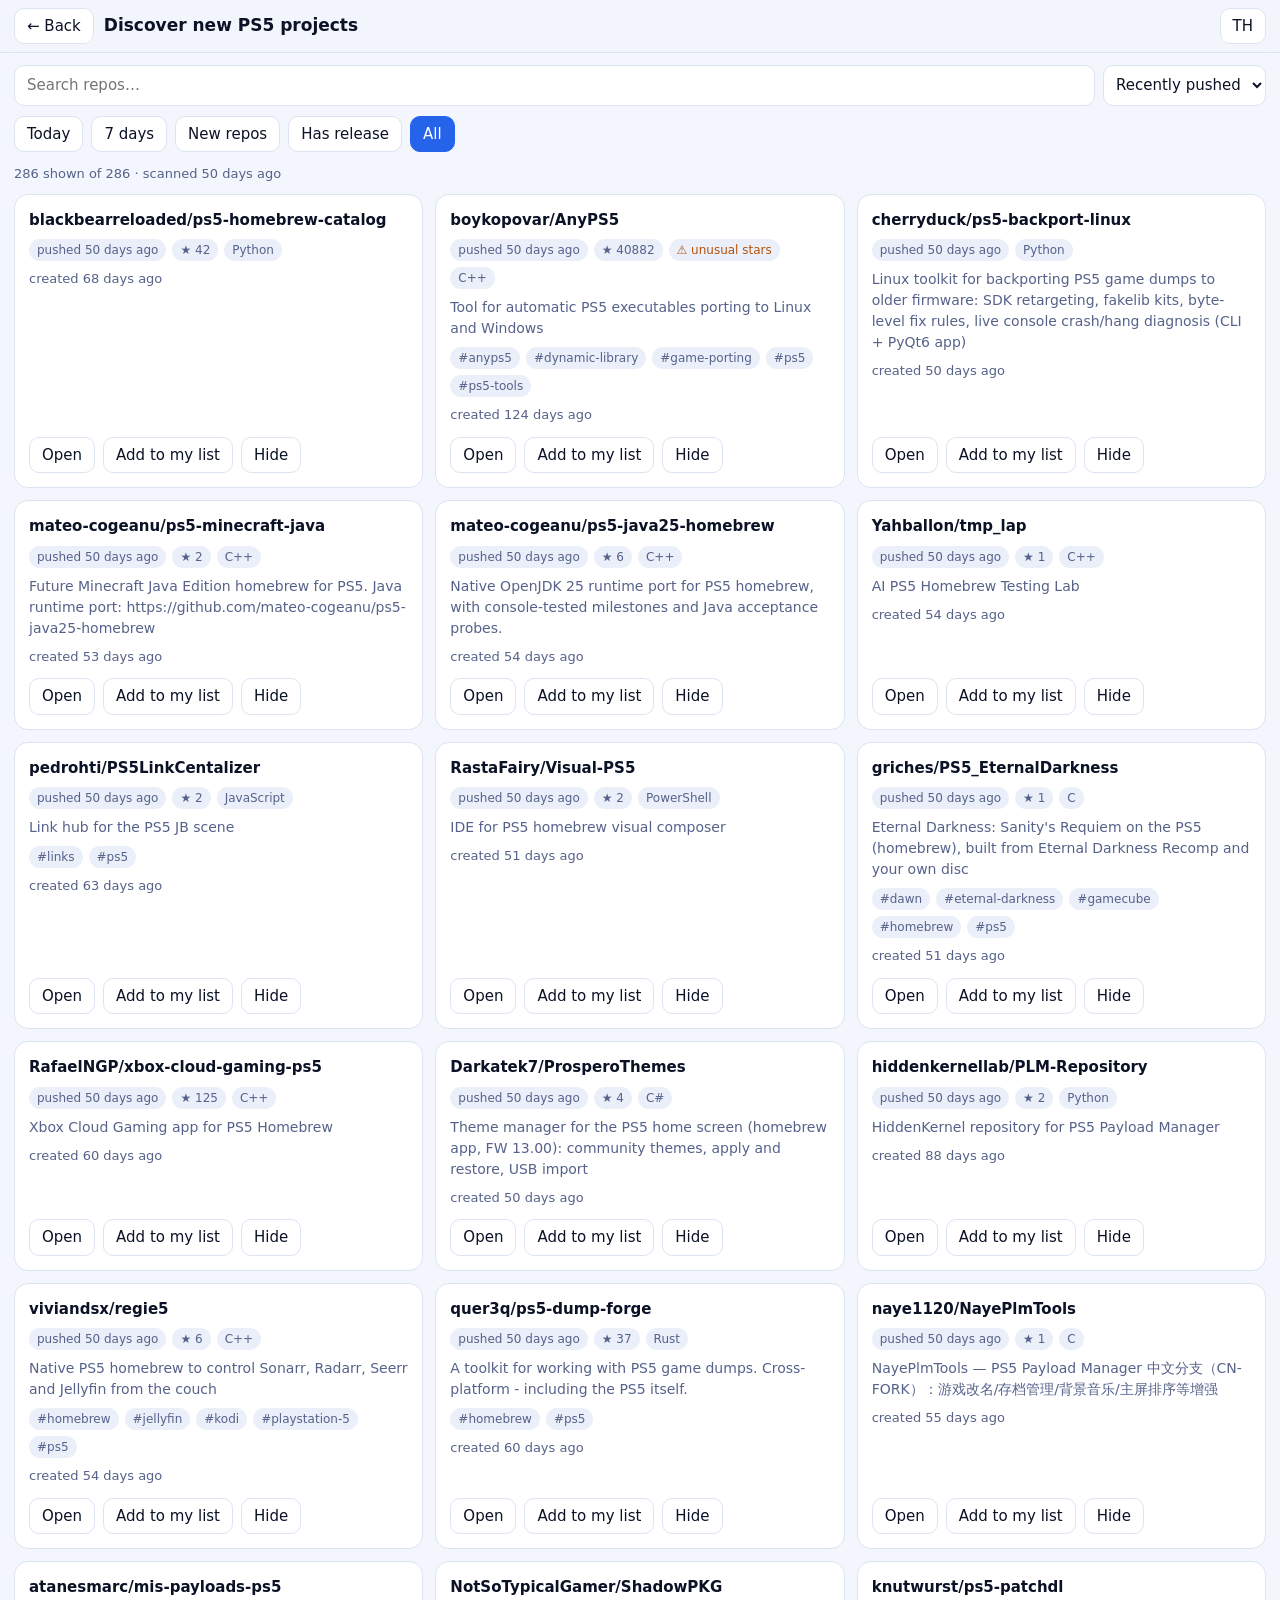
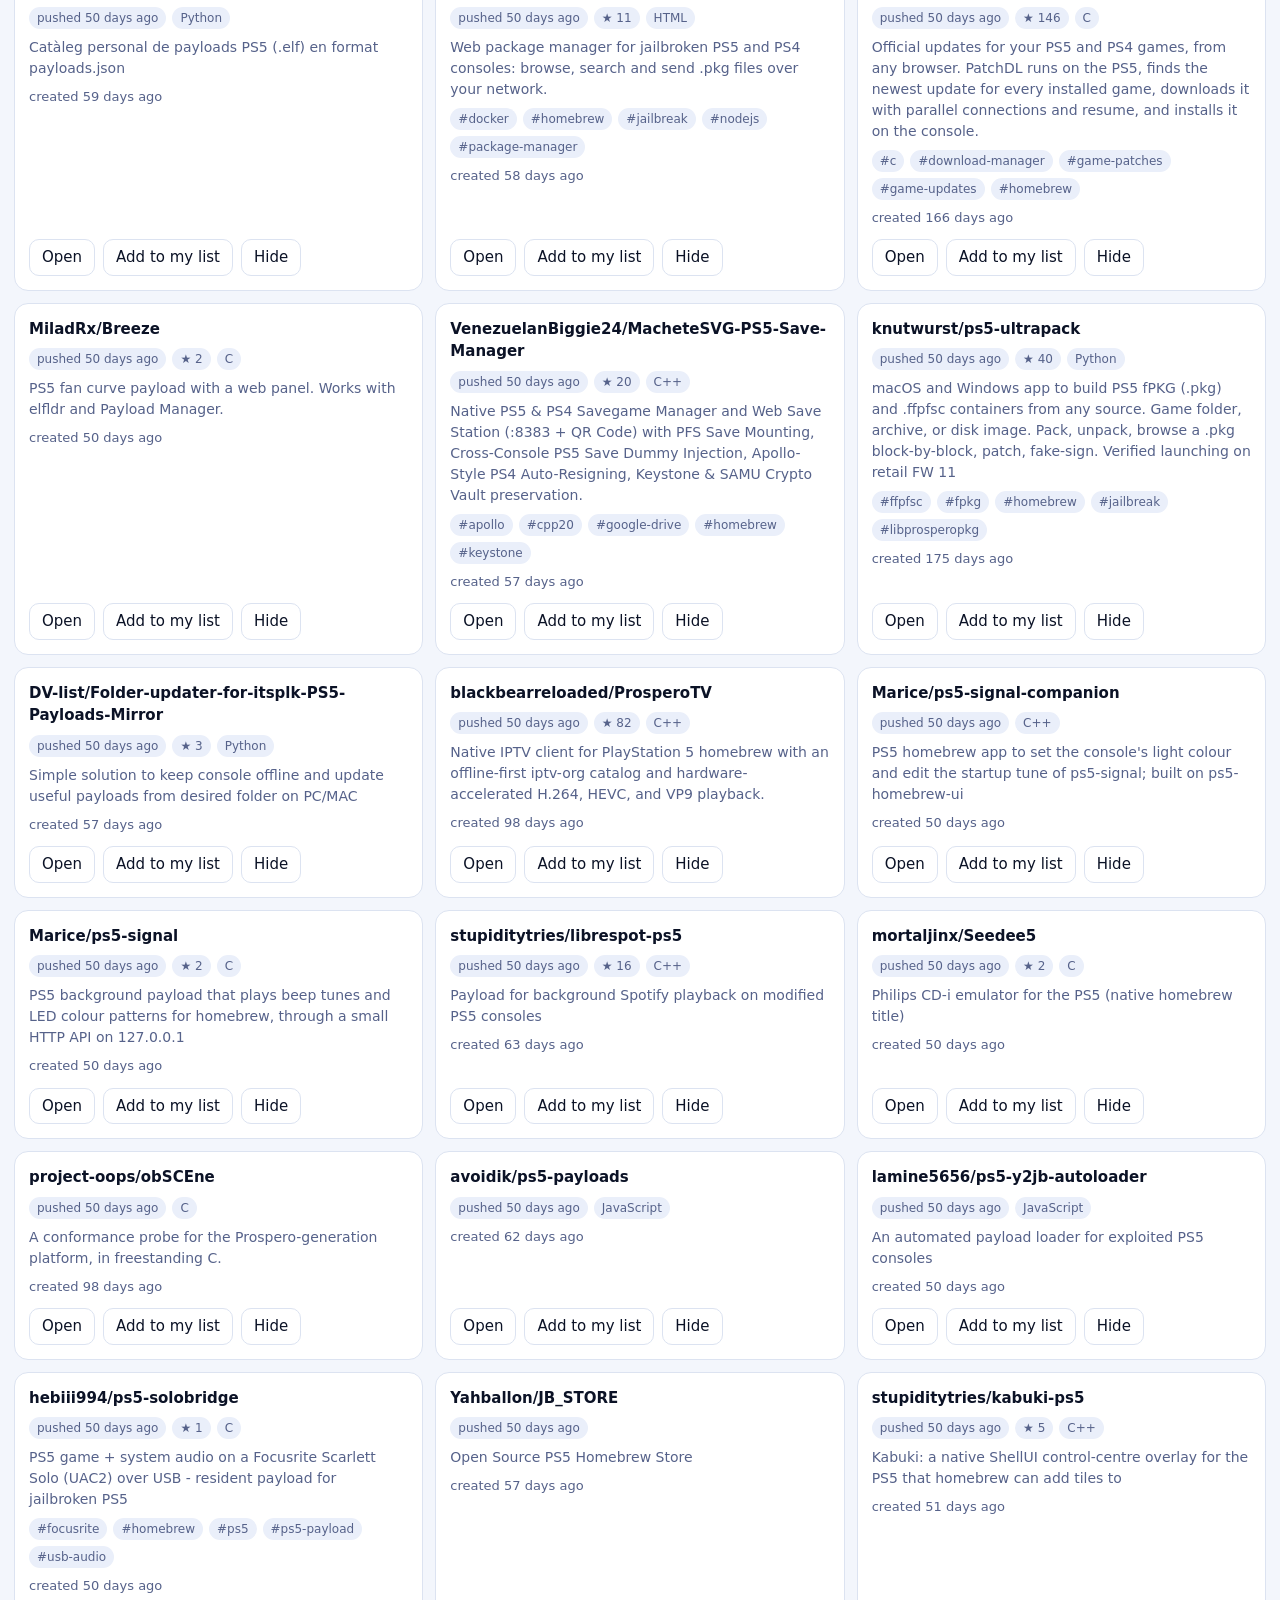
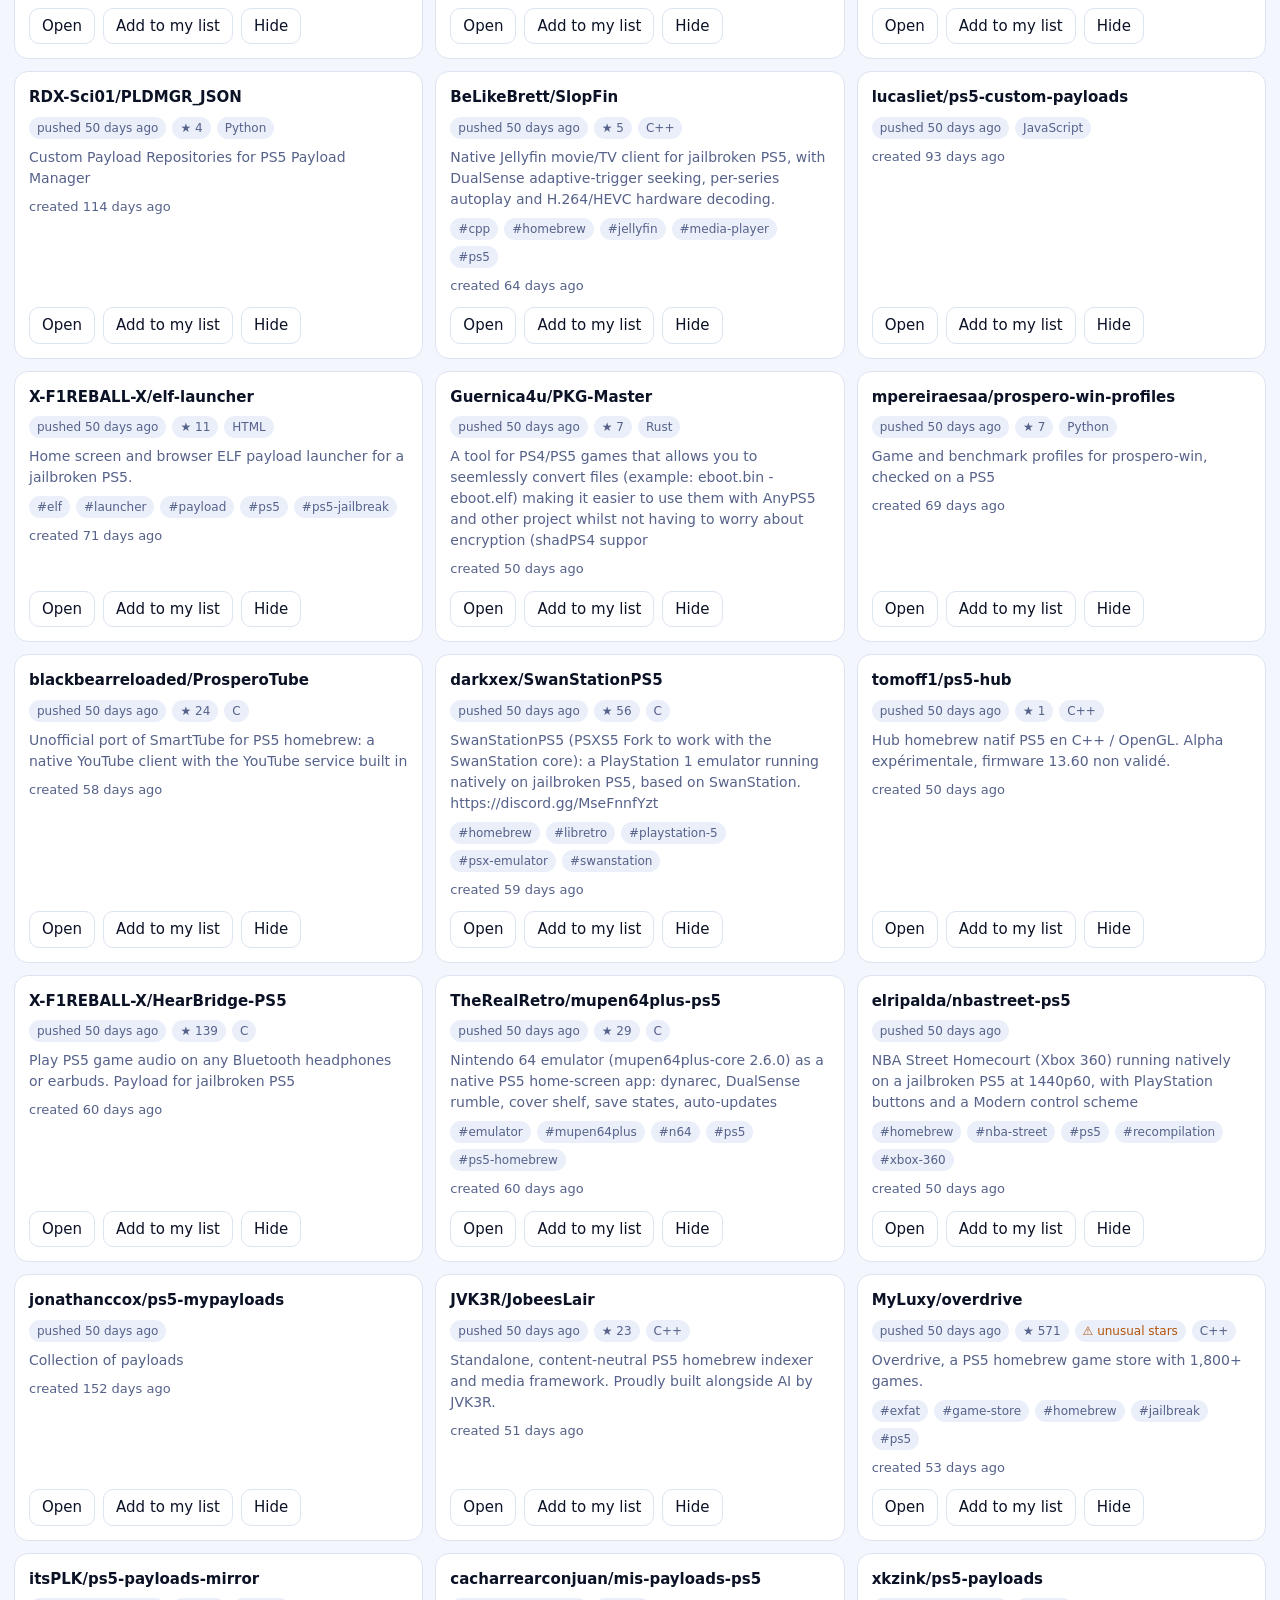
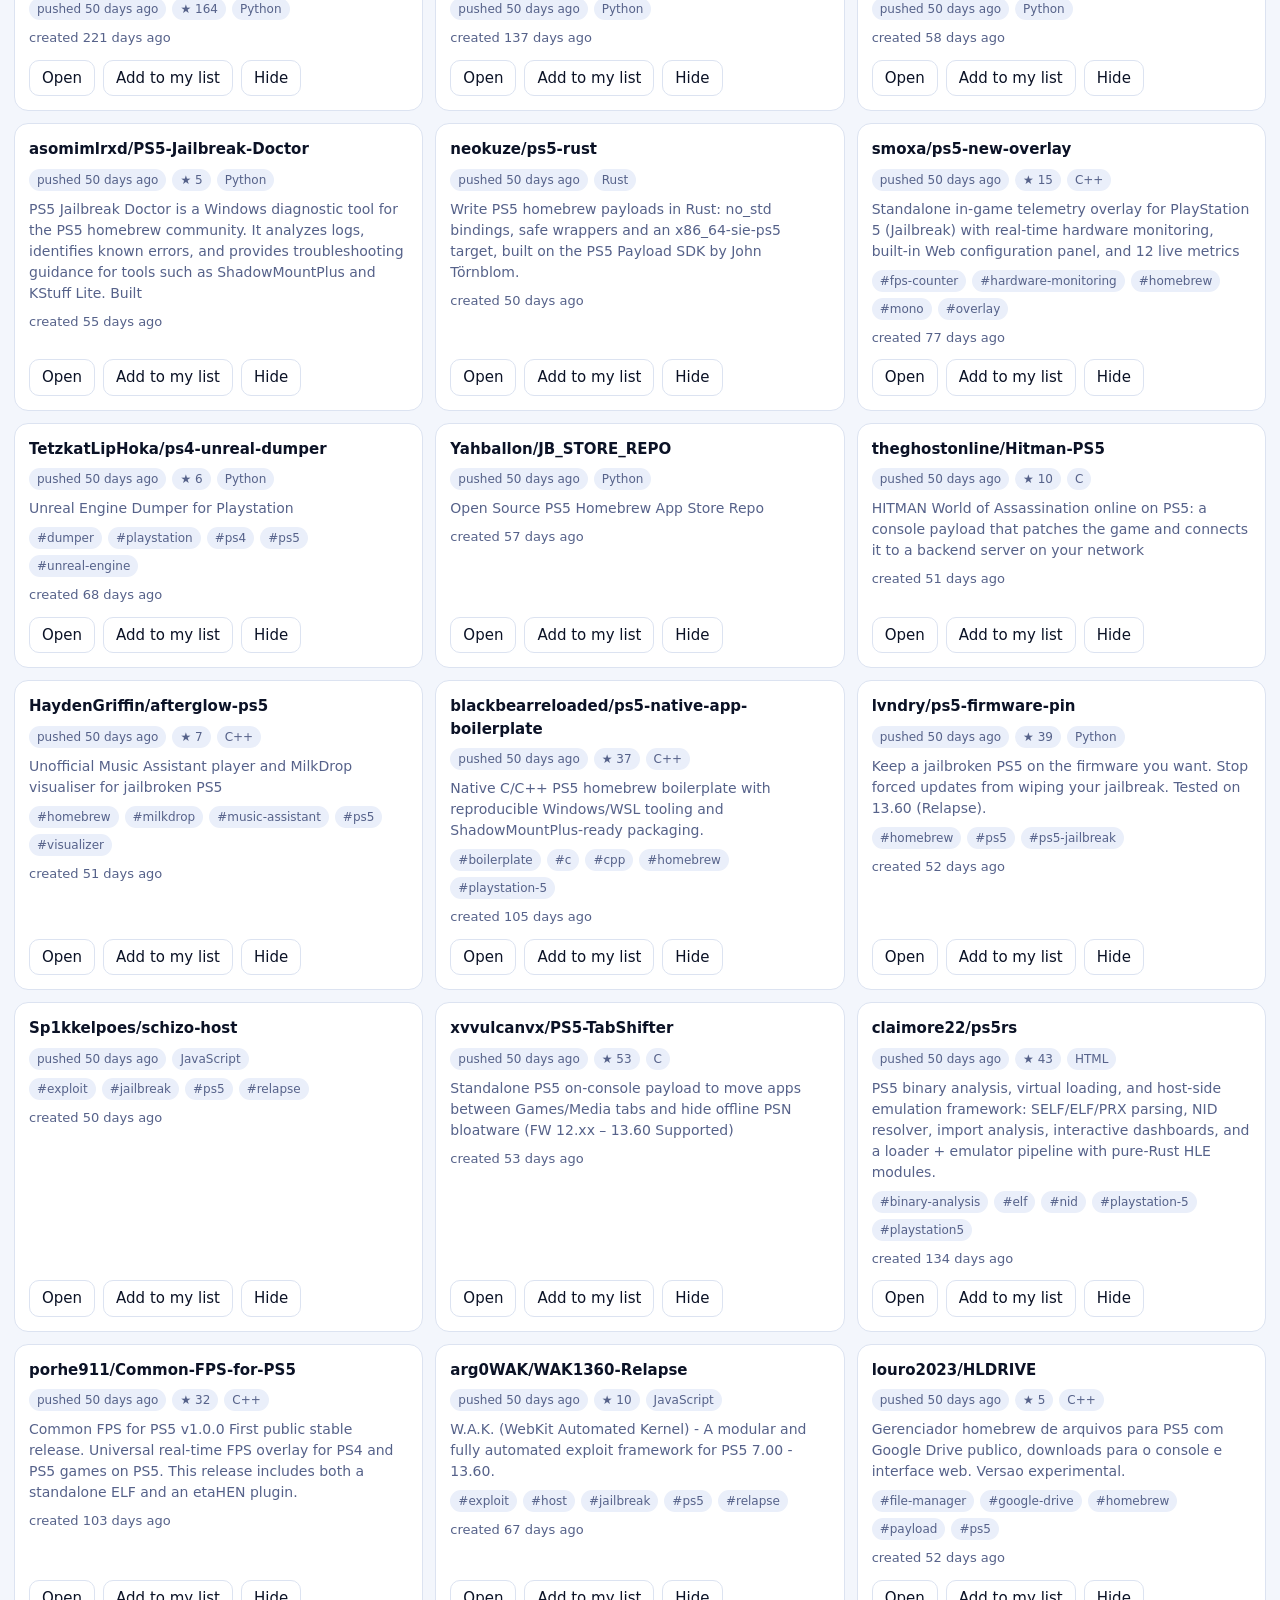
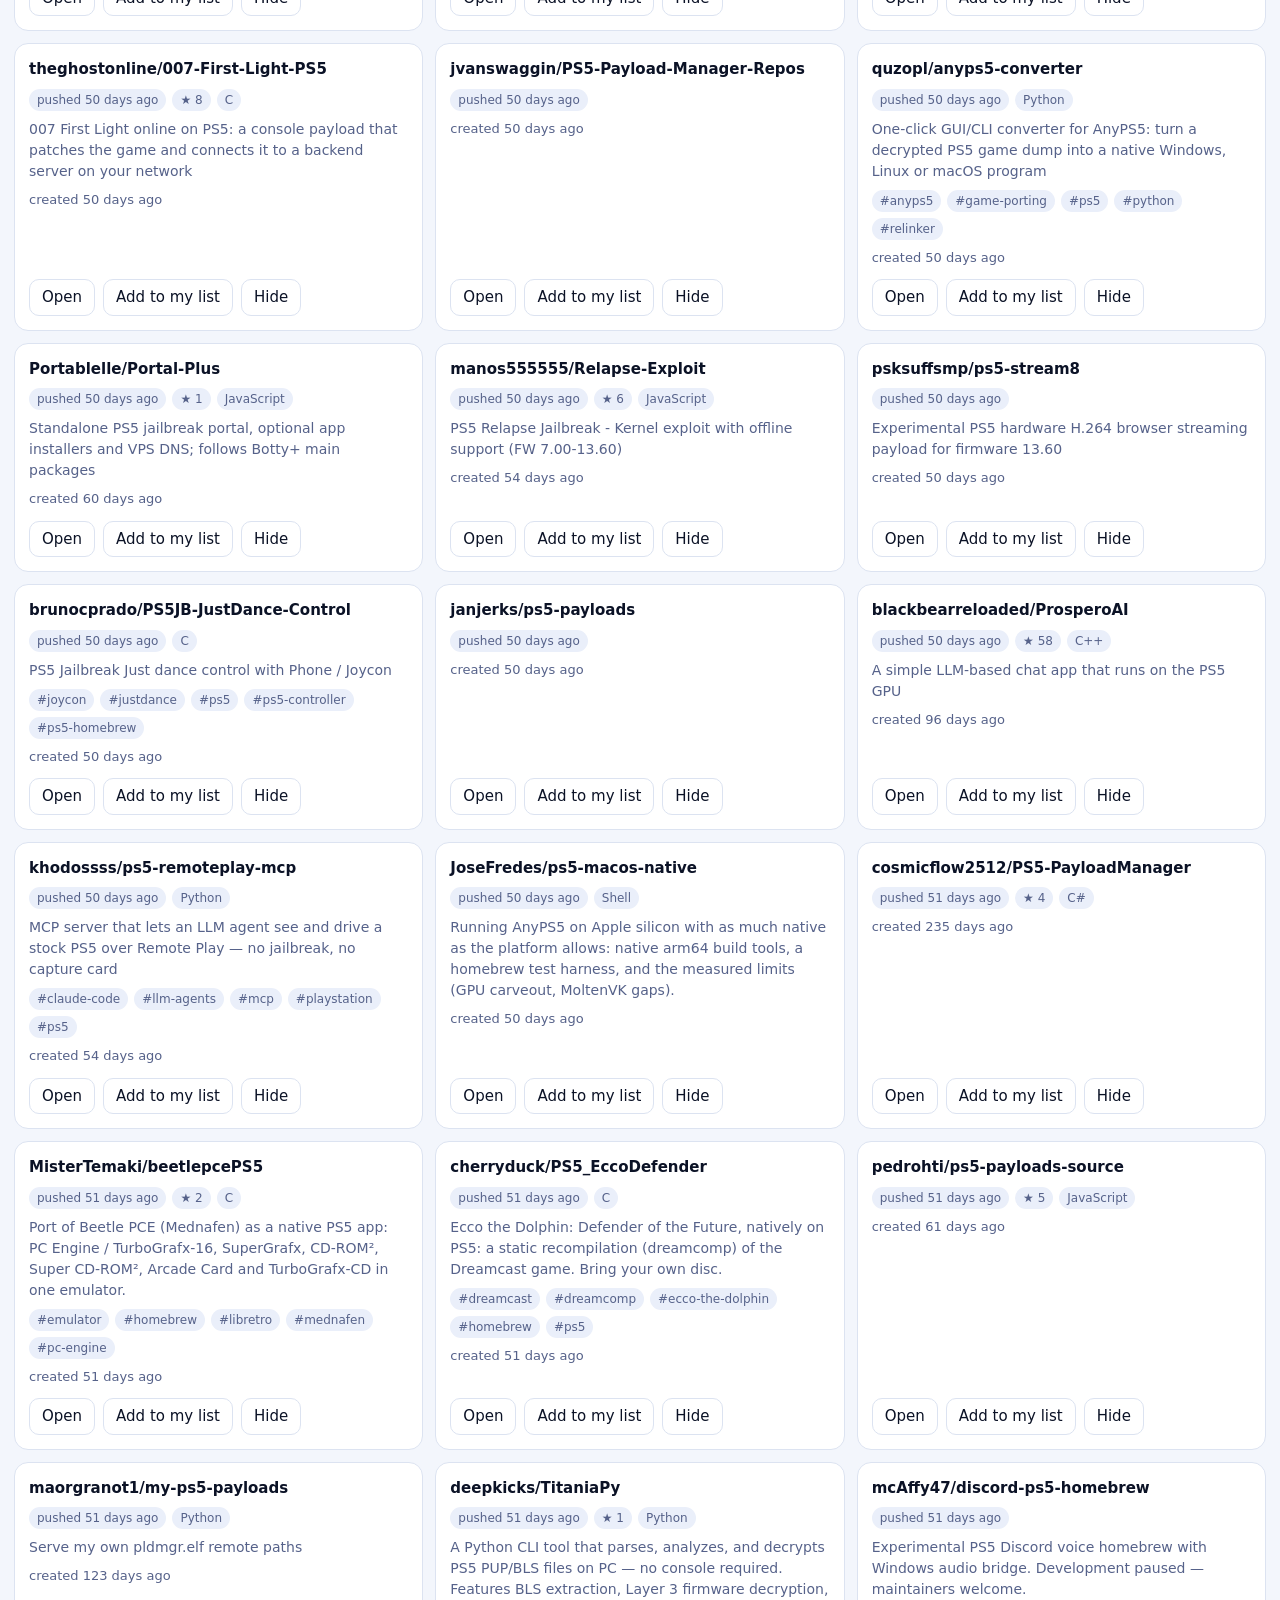
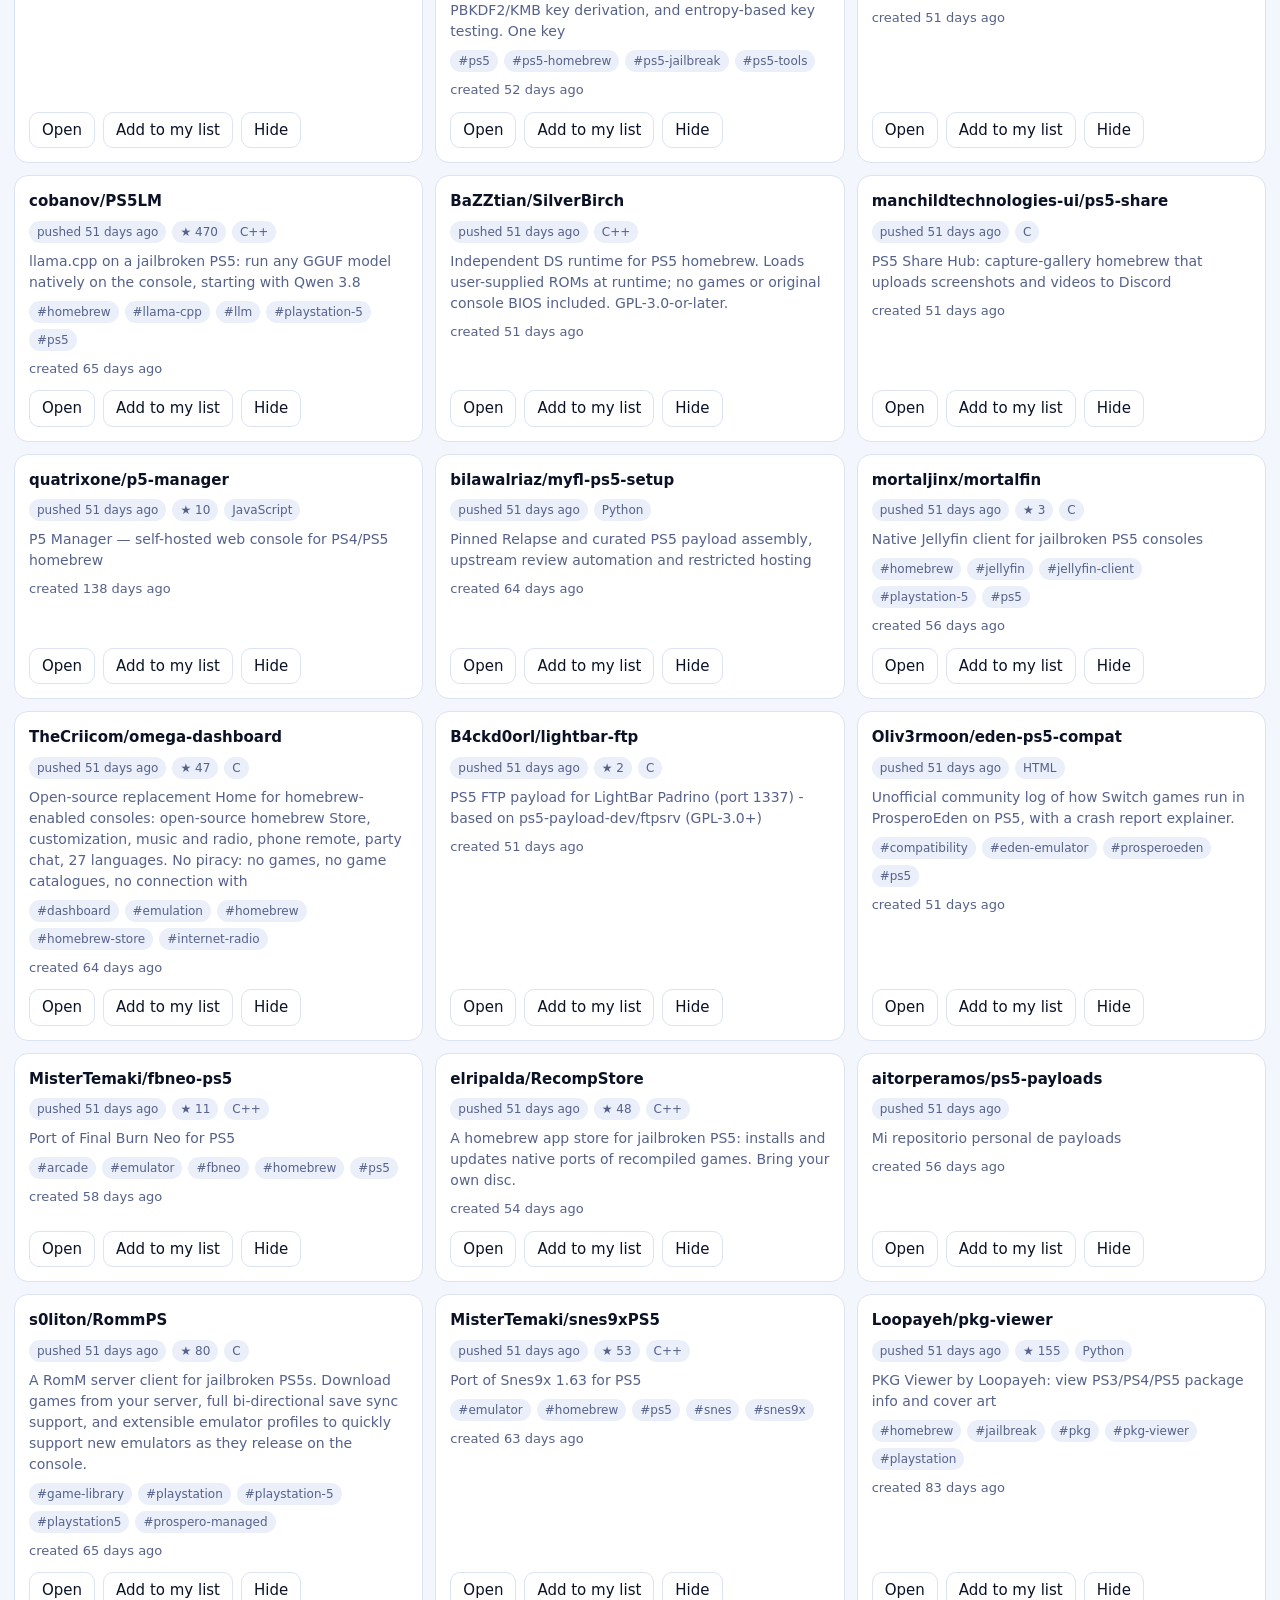
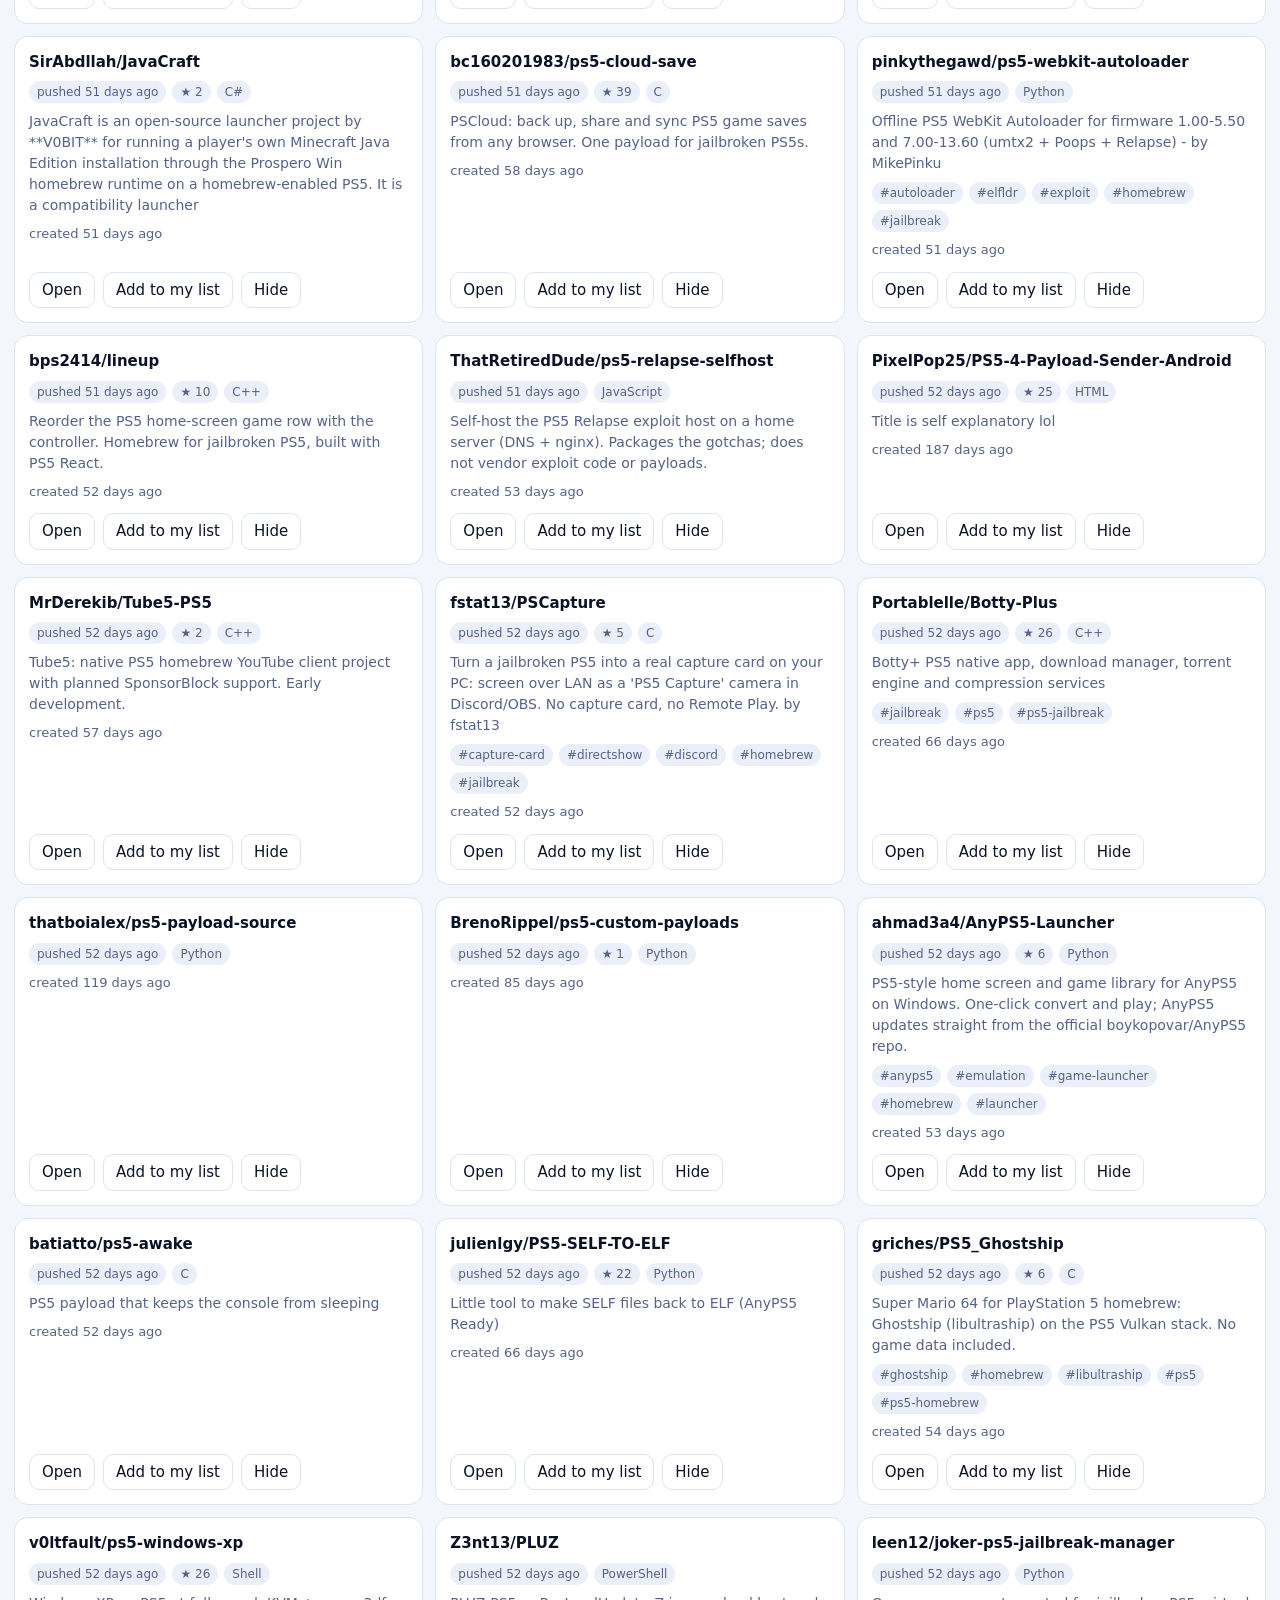
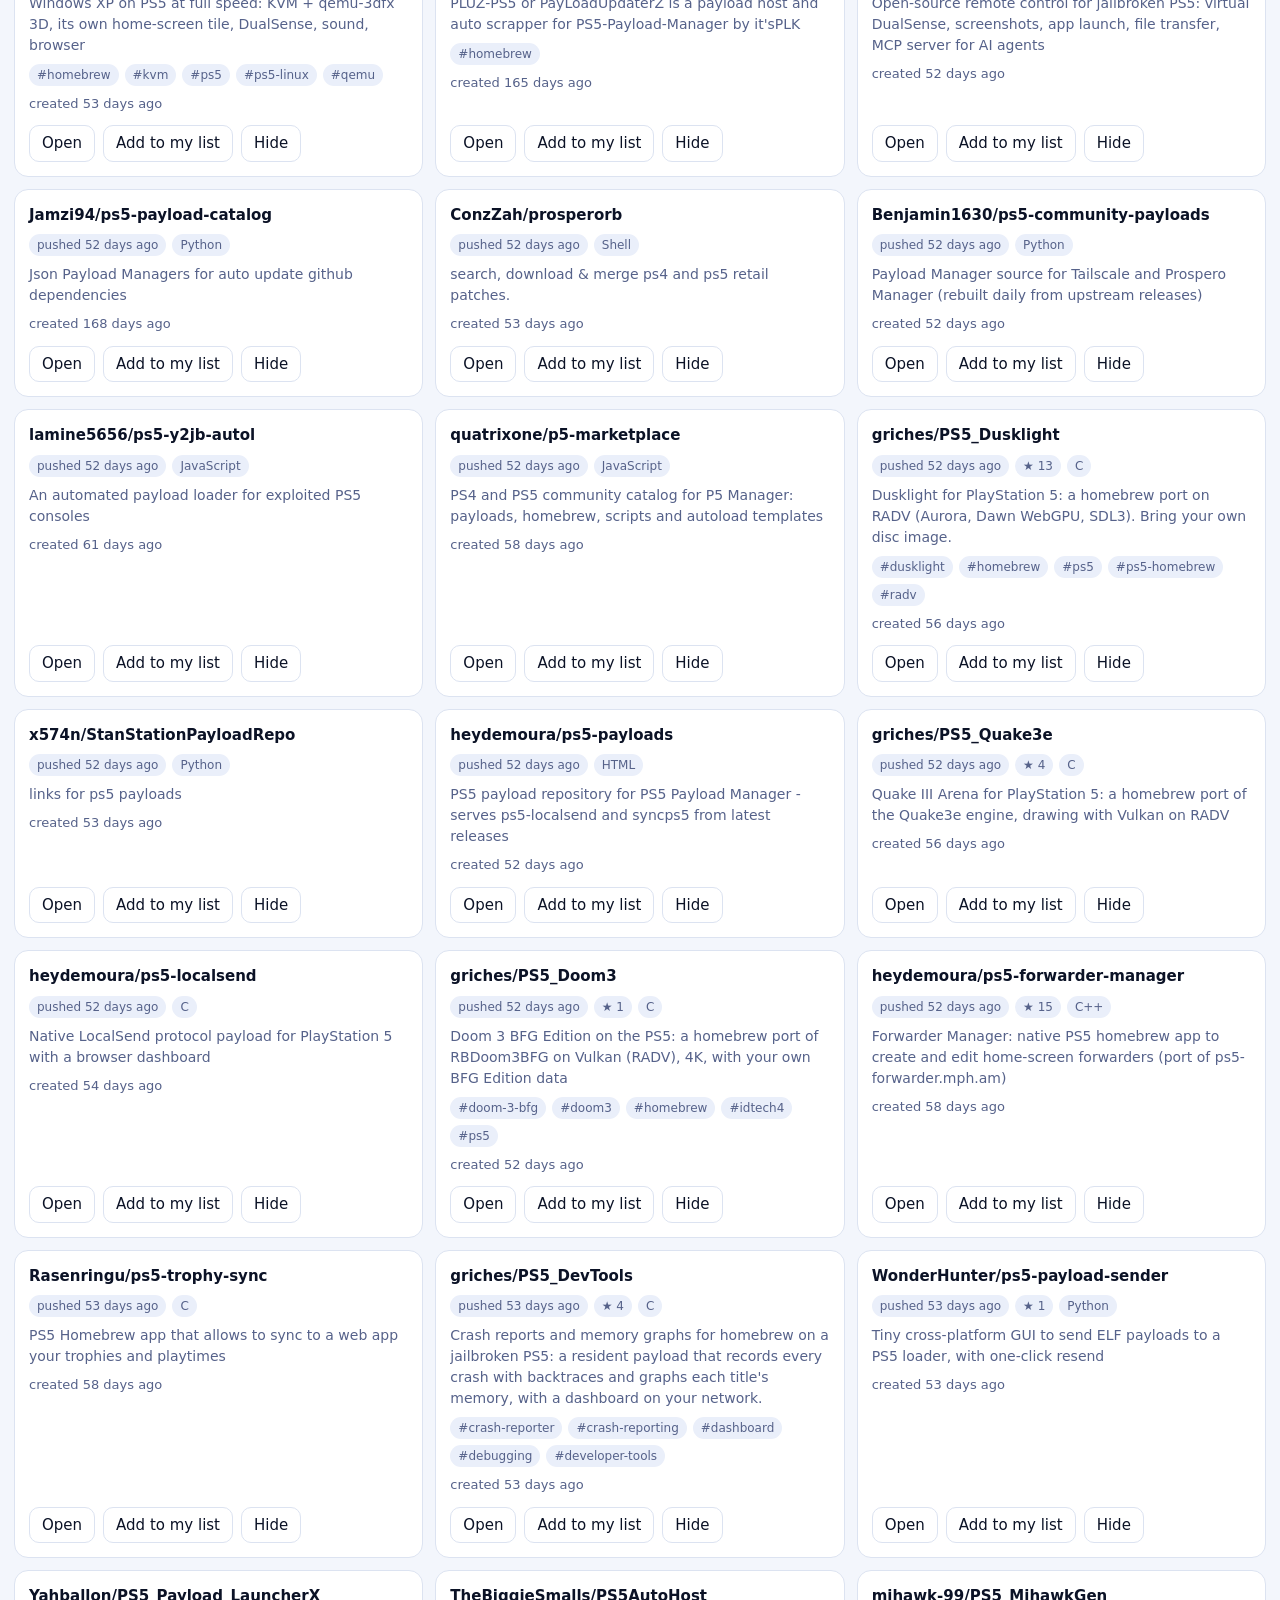
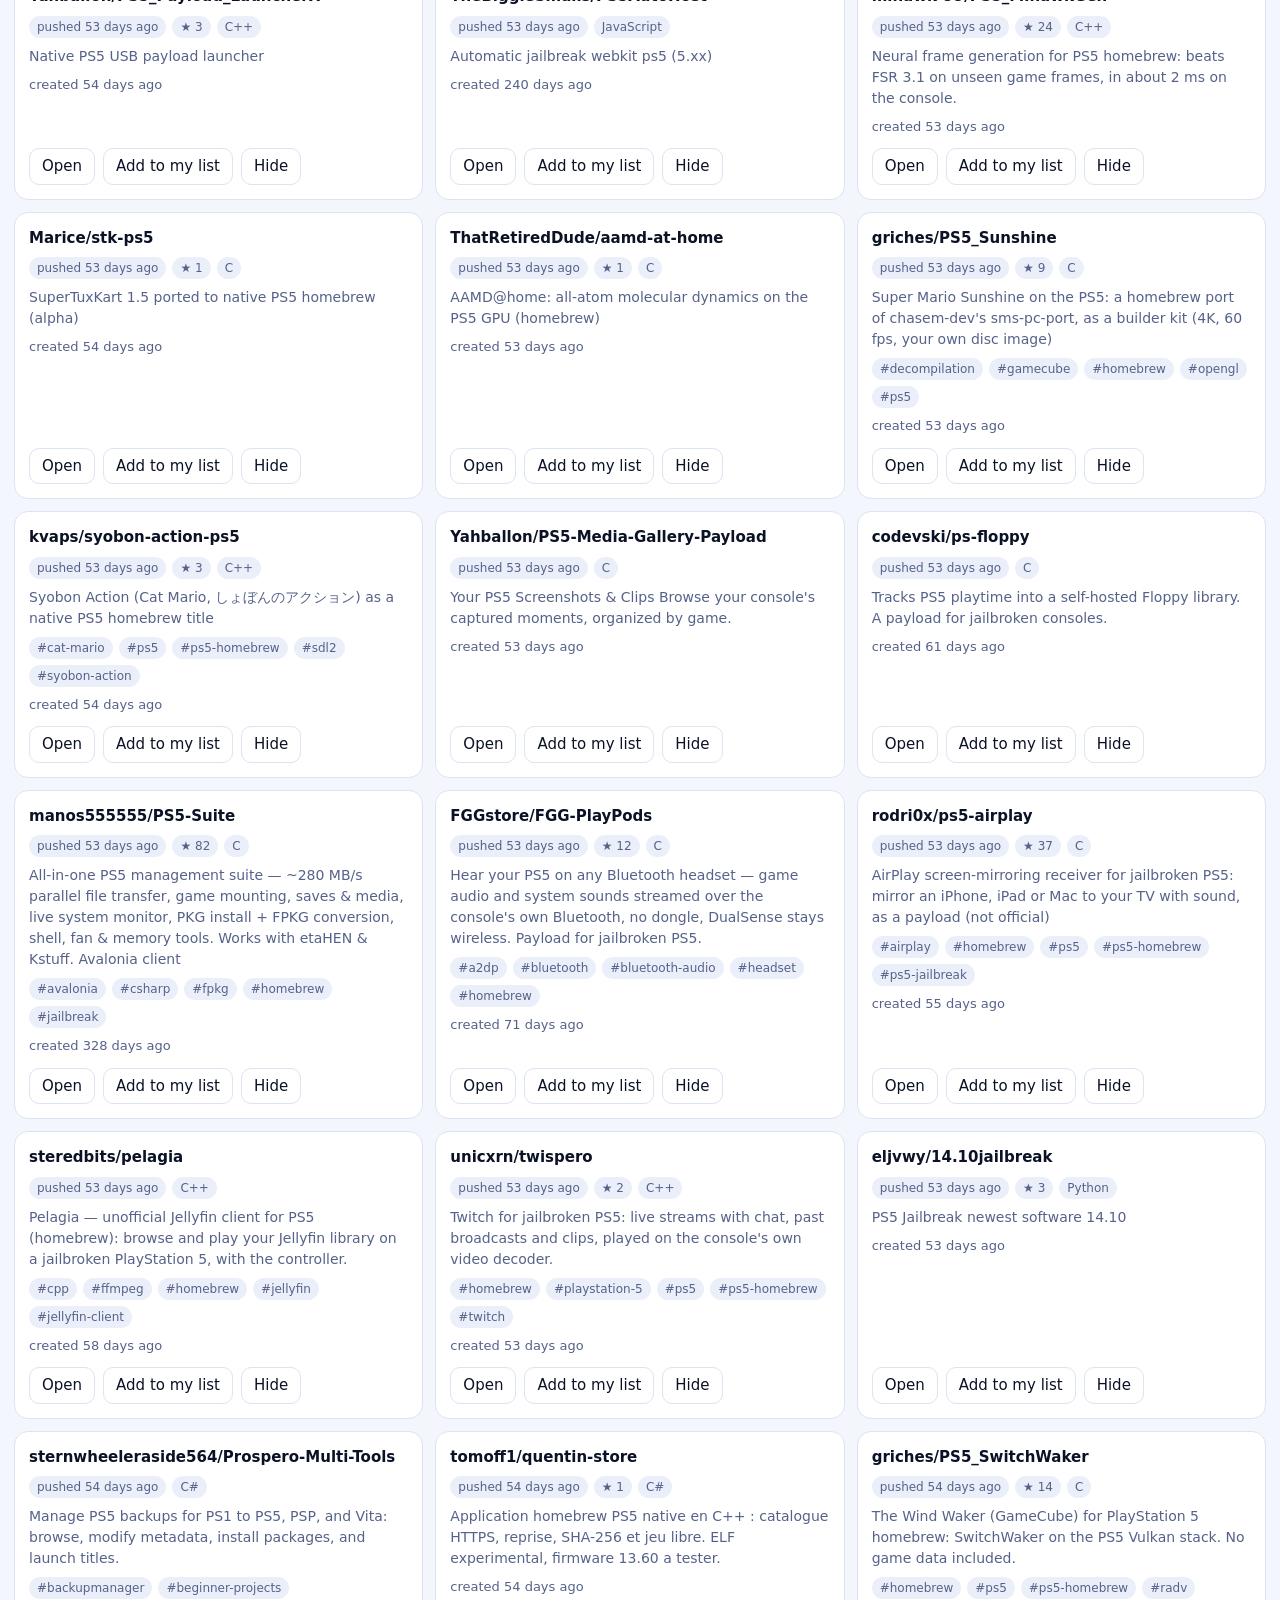
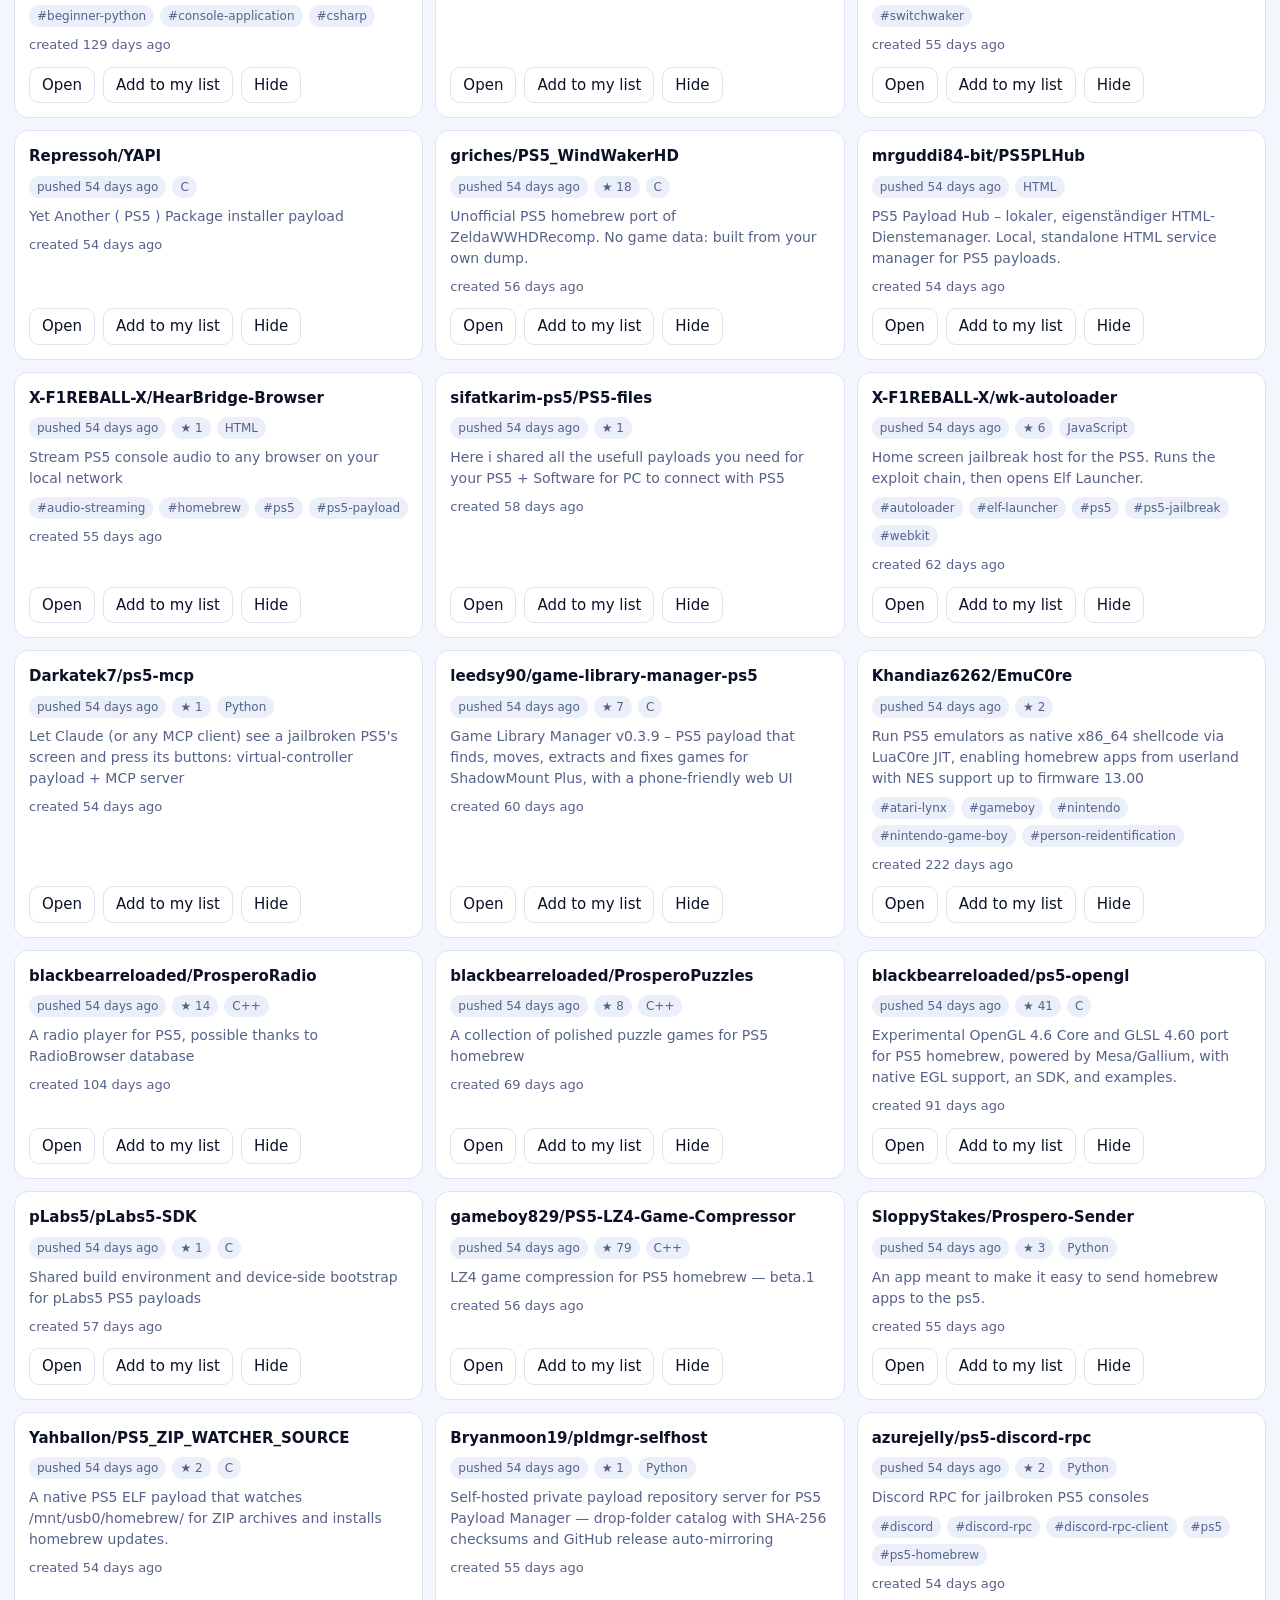
==== discover.html @ 7831548c "Add files via upload" ====
<!doctype html>
<html lang="en">
<head>
<meta charset="utf-8">
<meta name="viewport" content="width=device-width, initial-scale=1, viewport-fit=cover">
<title>PS5 Links · Discover</title>
<link rel="stylesheet" href="style.css">
<style>
  .d-top { position:sticky; top:0; z-index:5; background:var(--bar); backdrop-filter:blur(10px); border-bottom:1px solid var(--line); padding-top:env(safe-area-inset-top); }
  .d-top .wrap { display:flex; align-items:center; gap:10px; height:52px; }
  .d-top h1 { font-size:17px; margin:0; flex:1; white-space:nowrap; overflow:hidden; text-overflow:ellipsis; }
  .d-btn { border:1px solid var(--line); background:var(--card); border-radius:10px; padding:6px 12px; cursor:pointer; min-height:36px; display:inline-flex; align-items:center; gap:6px; }
  .d-btn:hover { border-color:var(--accent); }
  .d-btn.on { background:var(--accent); border-color:var(--accent); color:#fff; }
  .d-tools { display:flex; flex-wrap:wrap; gap:8px; padding:12px 0 4px; }
  .d-tools input[type=search] { flex:1 1 220px; min-width:0; border:1px solid var(--line); background:var(--card); border-radius:10px; padding:8px 12px; }
  .d-tools select { border:1px solid var(--line); background:var(--card); border-radius:10px; padding:8px; }
  .d-chips { display:flex; flex-wrap:wrap; gap:8px; padding:6px 0 10px; }
  .d-meta { color:var(--muted); font-size:13px; padding:2px 0 10px; }
  .d-grid { display:grid; gap:12px; grid-template-columns:repeat(auto-fill, minmax(min(100%, 340px), 1fr)); padding-bottom:calc(30px + env(safe-area-inset-bottom)); }
  .d-card { background:var(--card); border:1px solid var(--line); border-radius:14px; padding:14px; display:flex; flex-direction:column; gap:8px; min-width:0; }
  .d-card h2 { font-size:15px; margin:0; overflow-wrap:anywhere; }
  .d-card h2 a:hover { color:var(--accent); }
  .d-desc { color:var(--muted); font-size:14px; margin:0; overflow-wrap:anywhere; }
  .d-row { display:flex; flex-wrap:wrap; gap:6px; align-items:center; }
  .d-tag { font-size:12px; padding:2px 8px; border-radius:99px; background:var(--raised); color:var(--muted); }
  .d-new { background:var(--stable); color:#04130d; font-weight:700; }
  .d-rel { background:color-mix(in srgb, var(--accent) 18%, transparent); color:var(--accent); }
  .d-acts { display:flex; flex-wrap:wrap; gap:8px; margin-top:auto; padding-top:4px; }
  .d-empty { color:var(--muted); text-align:center; padding:40px 10px; }
</style>
</head>
<body>
<header class="d-top"><div class="wrap">
  <a class="d-btn" href="./" id="back">←</a>
  <h1 id="title"></h1>
  <button class="d-btn" id="lang" type="button"></button>
</div></header>
<main class="wrap">
  <div class="d-tools">
    <input id="q" type="search" autocomplete="off">
    <select id="sort"></select>
  </div>
  <div class="d-chips" id="chips"></div>
  <div class="d-meta" id="meta"></div>
  <div class="d-grid" id="grid"></div>
  <div class="d-empty" id="empty" hidden></div>
</main>
<script>
"use strict";
const SITE_DEFAULT = { owner: "zazha093", repo: "PS5LinkCentalizer" };
const T = {
  en: { title: "Discover new PS5 projects", search: "Search repos…", back: "Back",
    day: "Today", week: "7 days", fresh: "New repos", rel: "Has release", all: "All",
    sRecent: "Recently pushed", sStars: "Most stars", sNew: "Newest repos",
    meta: "{n} shown of {t} · scanned {w}", noData: "No data yet. Run the “Discover new PS5 projects” workflow once (Actions tab) and refresh.",
    none: "Nothing matches this filter.", loadFail: "Could not load discover.json.",
    newB: "NEW", warn: "⚠ unusual stars", open: "Open", add: "Add to my list", hide: "Hide", pushed: "pushed", created: "created", release: "release", unhide: "Show hidden ({n})" },
  th: { title: "ค้นหาโปรเจค PS5 ใหม่ๆ", search: "ค้นหา repo…", back: "กลับ",
    day: "วันนี้", week: "7 วัน", fresh: "repo ใหม่", rel: "มี release", all: "ทั้งหมด",
    sRecent: "อัปเดตล่าสุด", sStars: "ดาวเยอะสุด", sNew: "repo ใหม่สุด",
    meta: "แสดง {n} จาก {t} · สแกนเมื่อ {w}", noData: "ยังไม่มีข้อมูล ให้ไปรัน workflow “Discover new PS5 projects” 1 ครั้ง (แท็บ Actions) แล้วรีเฟรช",
    none: "ไม่มีรายการที่ตรงกับตัวกรองนี้", loadFail: "โหลด discover.json ไม่ได้",
    newB: "ใหม่", warn: "⚠ ดาวผิดปกติ", open: "เปิด", add: "เพิ่มเข้ารายการ", hide: "ซ่อน", pushed: "อัปเดต", created: "สร้างเมื่อ", release: "release", unhide: "แสดงที่ซ่อน ({n})" },
};
const ls = k => { try { const v = localStorage.getItem("ps5l." + k); return v == null ? null : JSON.parse(v); } catch { return null; } };
const lsSet = (k, v) => { try { localStorage.setItem("ps5l." + k, JSON.stringify(v)); } catch {} };

let lang = ["th", "en"].includes(ls("lang")) ? ls("lang") : (navigator.language || "").toLowerCase().startsWith("th") ? "th" : "en";
const th = ls("theme"); if (th === "light" || th === "dark") document.documentElement.dataset.theme = th;
const t = k => T[lang][k];

let data = null, filter = "day", sort = "recent", query = "", showHidden = false;
let hidden = new Set(Array.isArray(ls("discHidden")) ? ls("discHidden") : []);
const $ = id => document.getElementById(id);
const DAY = 864e5;
const age = iso => Date.now() - Date.parse(iso);
const REPO_OK = /^[\w.-]+\/[\w.-]+$/;

function h(tag, cls, text) { const e = document.createElement(tag); if (cls) e.className = cls; if (text != null) e.textContent = text; return e; }
function rel(iso) {
  const ms = Date.parse(iso) - Date.now(), f = new Intl.RelativeTimeFormat(lang, { numeric: "auto" });
  const m = Math.round(ms / 6e4);
  if (Math.abs(m) < 60) return f.format(m, "minute");
  if (Math.abs(m) < 1440) return f.format(Math.round(m / 60), "hour");
  return f.format(Math.round(m / 1440), "day");
}
function siteRepo() {
  const host = location.hostname, seg = location.pathname.split("/")[1];
  if (host.endsWith(".github.io") && seg) return { owner: host.split(".")[0], repo: seg };
  return SITE_DEFAULT;
}
function addUrl(it) {
  const s = siteRepo();
  const cat = (it.release?.assets || []).some(n => /\.elf$/i.test(n)) ? "Payload" : "Homebrew";
  const q = new URLSearchParams({ title: "Add project: " + it.repo, body: `repo: ${it.repo}\ncategory: ${cat}` });
  return `https://github.com/${s.owner}/${s.repo}/issues/new?${q}`;
}
const isFresh = it => age(it.created) <= 7 * DAY;
const inFilter = it => {
  if (filter === "day") return age(it.pushed) <= DAY || age(it.first_seen) <= DAY;
  if (filter === "week") return age(it.pushed) <= 7 * DAY;
  if (filter === "fresh") return isFresh(it);
  if (filter === "rel") return !!it.release;
  return true;
};

function render() {
  document.documentElement.lang = lang;
  $("title").textContent = t("title"); $("q").placeholder = t("search"); $("back").textContent = "← " + t("back");
  $("lang").textContent = lang === "th" ? "EN" : "TH";
  const sel = $("sort"); sel.textContent = "";
  for (const [v, k] of [["recent", "sRecent"], ["stars", "sStars"], ["new", "sNew"]]) { const o = h("option", "", t(k)); o.value = v; sel.append(o); }
  sel.value = sort;
  const chips = $("chips"); chips.textContent = "";
  for (const f of ["day", "week", "fresh", "rel", "all"]) {
    const b = h("button", "d-btn" + (f === filter ? " on" : ""), t(f)); b.type = "button";
    b.onclick = () => { filter = f; render(); }; chips.append(b);
  }
  if (hidden.size) { const b = h("button", "d-btn" + (showHidden ? " on" : ""), t("unhide").replace("{n}", hidden.size)); b.type = "button"; b.onclick = () => { showHidden = !showHidden; render(); }; chips.append(b); }

  const grid = $("grid"), empty = $("empty"); grid.textContent = ""; empty.hidden = true;
  if (!data) return;
  if (!data.items.length) { empty.textContent = t("noData"); empty.hidden = false; $("meta").textContent = ""; return; }
  const q = query.trim().toLowerCase();
  let list = data.items.filter(it => REPO_OK.test(it.repo) && inFilter(it) && (showHidden || !hidden.has(it.repo)) &&
    (!q || `${it.repo} ${it.description} ${it.topics.join(" ")} ${it.language}`.toLowerCase().includes(q)));
  list.sort(sort === "stars" ? (a, b) => b.stars - a.stars : sort === "new" ? (a, b) => b.created.localeCompare(a.created) : (a, b) => b.pushed.localeCompare(a.pushed));
  $("meta").textContent = t("meta").replace("{n}", list.length).replace("{t}", data.items.length).replace("{w}", data.updated ? rel(data.updated) : "—");
  if (!list.length) { empty.textContent = t("none"); empty.hidden = false; return; }

  for (const it of list) {
    const c = h("article", "d-card"), url = "https://github.com/" + it.repo;
    const title = h("h2"); const a = h("a", "", it.repo); a.href = url; a.target = "_blank"; a.rel = "noopener noreferrer"; title.append(a);
    const badges = h("div", "d-row");
    if (isFresh(it)) badges.append(h("span", "d-tag d-new", t("newB")));
    badges.append(h("span", "d-tag", `${t("pushed")} ${rel(it.pushed)}`));
    if (it.stars) badges.append(h("span", "d-tag", "★ " + it.stars));
    if (it.warn) { const w = h("span", "d-tag", t("warn")); w.style.color = "var(--beta)"; badges.append(w); }
    if (it.language) badges.append(h("span", "d-tag", it.language));
    if (it.release?.tag) badges.append(h("span", "d-tag d-rel", `${t("release")} ${it.release.tag}`));
    const acts = h("div", "d-acts");
    const open = h("a", "d-btn", t("open")); open.href = url; open.target = "_blank"; open.rel = "noopener noreferrer";
    const add = h("a", "d-btn", t("add")); add.href = addUrl(it); add.target = "_blank"; add.rel = "noopener noreferrer";
    const hide = h("button", "d-btn", hidden.has(it.repo) ? "↺" : t("hide")); hide.type = "button";
    hide.onclick = () => { hidden.has(it.repo) ? hidden.delete(it.repo) : hidden.add(it.repo); lsSet("discHidden", [...hidden]); render(); };
    acts.append(open, add, hide);
    c.append(title, badges);
    if (it.description) c.append(h("p", "d-desc", it.description));
    if (it.topics?.length) { const tr = h("div", "d-row"); it.topics.slice(0, 5).forEach(x => tr.append(h("span", "d-tag", "#" + x))); c.append(tr); }
    const rd = h("div", "d-meta", `${t("created")} ${rel(it.created)}`); rd.style.padding = "0"; c.append(rd, acts);
    grid.append(c);
  }
}

$("q").addEventListener("input", e => { query = e.target.value; render(); });
$("sort").addEventListener("change", e => { sort = e.target.value; render(); });
$("lang").addEventListener("click", () => { lang = lang === "th" ? "en" : "th"; lsSet("lang", lang); render(); });
render();
fetch("discover.json", { cache: "no-cache" }).then(r => { if (!r.ok) throw 0; return r.json(); }).then(j => {
  data = { updated: j.updated, items: Array.isArray(j.items) ? j.items.filter(i => i && typeof i.repo === "string") : [] };
  if (!data.items.some(i => inFilter(i))) filter = "week";
  if (!data.items.some(i => inFilter(i))) filter = "all";
  render();
}).catch(() => { $("empty").textContent = t("loadFail"); $("empty").hidden = false; });
</script>
</body>
</html>
---- style.css ----
/* =========================================================
   PS5 Links — style.css (v4)
   Same colour tokens as v3; adds sidebar, stats, grid/list/table
   views, release badges, markdown reader and settings.
   ========================================================= */

/* ---------- Theme tokens ---------- */
:root {
  color-scheme: dark;
  --bg:#050a18; --bar:rgba(5,10,24,.88); --card:#0d1426; --raised:#16203a; --line:#1c2744;
  --ink:#eef2ff; --muted:#8793b5; --accent:#4f8dff; --stable:#34d399; --beta:#fbbf24; --star:#f5b301; --danger:#ff6b6b;
  --glow: 0 0 0 1px color-mix(in srgb, var(--accent) 35%, transparent), 0 10px 30px -12px color-mix(in srgb, var(--accent) 45%, transparent);
}
:root[data-theme=light] {
  color-scheme:light; --bg:#f3f6fc; --bar:rgba(243,246,252,.9); --card:#fff; --raised:#eaeffa; --line:#dce3f1;
  --ink:#0b1226; --muted:#56628a; --accent:#2563eb; --stable:#047857; --beta:#b45309; --star:#b45309; --danger:#c62828;
}
@media (prefers-color-scheme: light) {
  :root:not([data-theme=dark]) {
    color-scheme:light; --bg:#f3f6fc; --bar:rgba(243,246,252,.9); --card:#fff; --raised:#eaeffa; --line:#dce3f1;
    --ink:#0b1226; --muted:#56628a; --accent:#2563eb; --stable:#047857; --beta:#b45309; --star:#b45309; --danger:#c62828;
  }
}

/* ---------- Base ---------- */
* { box-sizing:border-box; }
html { -webkit-text-size-adjust:100%; -webkit-tap-highlight-color:transparent; }
body {
  margin:0; background:var(--bg); color:var(--ink);
  font:15px/1.5 system-ui, -apple-system, "Segoe UI", "Noto Sans Thai", sans-serif;
}
a { color:inherit; text-decoration:none; }
button, select, input { font:inherit; color:inherit; }
:focus-visible { outline:2px solid var(--accent); outline-offset:2px; }
svg { width:1em; height:1em; fill:none; stroke:currentColor; stroke-width:2; stroke-linecap:round; stroke-linejoin:round; flex:none; }
[hidden] { display:none !important; }
.sr { position:absolute; width:1px; height:1px; overflow:hidden; clip:rect(0 0 0 0); }
.wrap { max-width:1280px; margin:0 auto; padding:0 max(14px, env(safe-area-inset-right)) 0 max(14px, env(safe-area-inset-left)); }
.mono { font-family:ui-monospace, "SF Mono", Menlo, monospace; }

/* ---------- Buttons ---------- */
.ibtn { position:relative; display:grid; place-items:center; width:44px; height:44px; font-size:20px; background:var(--card); border:1px solid var(--line); border-radius:12px; cursor:pointer; transition:border-color .15s, background .15s; }
.ibtn:hover { border-color:color-mix(in srgb, var(--accent) 50%, var(--line)); }
.ibtn.small { height:36px; width:36px; font-size:17px; border-radius:10px; }
.btn { display:inline-flex; align-items:center; justify-content:center; gap:8px; height:46px; padding:0 16px; font-size:15px; font-weight:600; background:var(--raised); border:1px solid var(--line); border-radius:12px; cursor:pointer; }
.btn.primary { color:#fff; background:var(--accent); border-color:transparent; }
.btn.primary:hover { filter:brightness(1.08); }
.btn.small { height:36px; padding:0 12px; font-size:13px; border-radius:10px; }
.btn.danger { color:var(--danger); background:none; border-color:color-mix(in srgb, var(--danger) 40%, transparent); }
.btn:disabled { opacity:.6; cursor:wait; }

/* ---------- Top bar ---------- */
.top { position:sticky; top:0; z-index:10; background:var(--bar); backdrop-filter:blur(14px); -webkit-backdrop-filter:blur(14px); border-bottom:1px solid var(--line); padding-top:env(safe-area-inset-top); }
.topbar { display:flex; align-items:center; gap:10px; padding-top:10px; padding-bottom:10px; }
.brand { display:flex; align-items:center; gap:10px; flex:none; font-weight:800; font-size:18px; letter-spacing:-.01em; }
.logo { width:34px; height:34px; }
.search { position:relative; flex:1; min-width:0; }
.search > svg { position:absolute; left:13px; top:13px; font-size:18px; color:var(--muted); }
.search input { width:100%; height:44px; padding:0 40px 0 40px; font-size:16px; background:var(--card); border:1px solid var(--line); border-radius:12px; -webkit-appearance:none; appearance:none; }
.search input:focus { outline:none; border-color:var(--accent); box-shadow:var(--glow); }
.search input::placeholder { color:var(--muted); }
.kbd { position:absolute; right:10px; top:11px; padding:1px 7px; font:600 12px ui-monospace, monospace; color:var(--muted); border:1px solid var(--line); border-radius:6px; }
.top-acts { display:flex; gap:8px; flex:none; }
.dot-count { position:absolute; top:-5px; right:-5px; min-width:19px; height:19px; padding:0 5px; display:grid; place-items:center; font-size:11px; font-weight:800; color:#1a1200; background:var(--beta); border-radius:10px; }
.dot-count[hidden] { display:none; }
.add-btn { height:44px; }

/* Phones: hide brand text + add-label to save room */
@media (max-width:640px) {
  .brand-name, .add-btn span, .kbd, #theme, #bell { display:none; }
  .add-btn { width:44px; padding:0; }
  .top-acts { gap:6px; }
}

/* ---------- Category chips (mobile) ---------- */
.chips { display:flex; gap:8px; overflow-x:auto; padding-bottom:10px; scrollbar-width:none; -webkit-overflow-scrolling:touch; }
.chips::-webkit-scrollbar { display:none; }
.chip { flex:none; display:inline-flex; align-items:center; gap:7px; height:34px; padding:0 13px; font-size:13.5px; font-weight:600; white-space:nowrap; background:var(--card); border:1px solid var(--line); border-radius:999px; cursor:pointer; }
.chip::before { content:""; width:8px; height:8px; border-radius:50%; background:var(--cc); }
.chip span { color:var(--muted); font-size:12px; font-weight:700; }
.chip[aria-pressed=true] { border-color:var(--cc); background:color-mix(in srgb, var(--cc) 20%, var(--card)); }

/* ---------- Layout: sidebar + main ---------- */
.layout { display:block; }
.side { display:none; }
main { min-width:0; padding-bottom:calc(92px + env(safe-area-inset-bottom)); }

@media (min-width:1024px) {
  .chips { display:none; }
  .layout { display:grid; grid-template-columns:232px 1fr; gap:28px; }
  .side { display:block; position:sticky; top:65px; align-self:start; max-height:calc(100vh - 65px); overflow-y:auto; padding:20px 4px 24px 0; scrollbar-width:thin; }
  .side-h { margin:0 0 10px 10px; font-size:12px; font-weight:800; letter-spacing:.08em; text-transform:uppercase; color:var(--muted); }
  .side-cats { display:grid; gap:2px; }
  .side-cat { display:flex; align-items:center; gap:10px; width:100%; padding:8px 10px; font-size:14px; font-weight:600; text-align:left; background:none; border:1px solid transparent; border-radius:10px; cursor:pointer; }
  .side-cat::before { content:""; width:8px; height:8px; border-radius:50%; background:var(--cc); flex:none; }
  .side-cat span:first-child { flex:1; overflow:hidden; text-overflow:ellipsis; white-space:nowrap; }
  .side-cat .n { color:var(--muted); font:600 12px ui-monospace, monospace; }
  .side-cat:hover { background:var(--card); }
  .side-cat[aria-pressed=true] { background:color-mix(in srgb, var(--cc) 16%, var(--card)); border-color:color-mix(in srgb, var(--cc) 50%, transparent); }
  .tabs { display:none; }
  main { padding-bottom:40px; }
}

/* ---------- Stats strip ---------- */
.stats { display:grid; grid-template-columns:repeat(var(--n, 4), 1fr); gap:10px; padding-top:16px; }
/* Phones: stats become a swipeable row */
@media (max-width:719px) {
  .stats { display:flex; gap:8px; padding-top:12px; overflow-x:auto; scroll-snap-type:x mandatory; scrollbar-width:none; }
  .stats::-webkit-scrollbar { display:none; }
  .stat-card { flex:0 0 31%; scroll-snap-align:start; padding:9px 11px; border-radius:12px; }
  .stat-card p { font-size:11px; line-height:1.25; min-height:2.5em; }
  .stat-card b { font-size:19px; }
}
.stat-card { padding:14px 16px; background:var(--card); border:1px solid var(--line); border-radius:16px; text-align:left; cursor:pointer; transition:border-color .15s, transform .15s; }
.stat-card:hover { border-color:color-mix(in srgb, var(--sc, var(--accent)) 55%, var(--line)); transform:translateY(-1px); }
.stat-card p { margin:0; font-size:12.5px; color:var(--muted); }
.stat-card b { display:block; margin-top:2px; font:700 24px/1.2 ui-monospace, monospace; color:var(--sc, var(--ink)); }

/* ---------- Toolbar ---------- */
.meta { display:flex; flex-wrap:wrap; align-items:center; justify-content:space-between; gap:10px; padding:18px 0 14px; }
.meta-r { display:flex; align-items:center; gap:8px; }
h1.title { margin:0; font-size:21px; flex:1; }
.meta select { height:38px; padding:0 12px; font-size:14px; font-weight:600; background:var(--card); border:1px solid var(--line); border-radius:10px; }
.seg { display:inline-flex; padding:3px; gap:2px; background:var(--card); border:1px solid var(--line); border-radius:11px; }
.seg button { display:inline-flex; align-items:center; gap:6px; height:30px; padding:0 10px; font-size:13.5px; font-weight:600; color:var(--muted); background:none; border:0; border-radius:8px; cursor:pointer; }
.seg button svg { font-size:16px; }
.seg button[aria-pressed=true] { color:#fff; background:var(--accent); }
.seg.wide { display:flex; } .seg.wide button { flex:1; justify-content:center; height:36px; }
.seg-n { font:700 11px ui-monospace, monospace; opacity:.8; }
.seg-n:empty { display:none; }
.seg-n.warn { color:var(--beta); }
.seg button[aria-pressed=true] .seg-n.warn { color:#fff; }
.tabs-inline { display:none; }
@media (min-width:1024px) { .tabs-inline { display:inline-flex; } h1.title { display:none; } }
@media (max-width:520px) { .view { display:none; } }

/* ---------- Cards ---------- */
.cards { display:grid; gap:12px; }
.cards.grid { grid-template-columns:repeat(auto-fill, minmax(300px, 1fr)); }
.cards.list { grid-template-columns:1fr; }
.group-h { grid-column:1 / -1; display:flex; align-items:center; gap:10px; margin:14px 0 2px; padding-bottom:8px; font-size:16px; font-weight:700; border-bottom:1px solid var(--line); }
.group-h:first-child { margin-top:0; }
.group-h::before { content:""; width:10px; height:10px; border-radius:50%; background:var(--cc); }
.group-h span { color:var(--muted); font:600 13px ui-monospace, monospace; }

.card { display:flex; flex-direction:column; background:var(--card); border:1px solid var(--line); border-radius:18px; padding:16px; transition:border-color .15s, box-shadow .15s; }
.card:hover { border-color:color-mix(in srgb, var(--accent) 40%, var(--line)); }
.card.unseen { border-color:color-mix(in srgb, var(--beta) 45%, var(--line)); }
.head { display:flex; justify-content:space-between; align-items:flex-start; gap:10px; }
.id { min-width:0; display:flex; align-items:center; gap:11px; }
.av { width:38px; height:38px; flex:none; border-radius:50%; background:var(--raised); object-fit:cover; border:1px solid var(--line); }
.av.ph { display:grid; place-items:center; font-weight:800; font-size:15px; color:#fff; background:var(--cc); }
.id-t { min-width:0; display:flex; flex-direction:column; }
.name { font-size:16.5px; font-weight:700; line-height:1.3; overflow:hidden; text-overflow:ellipsis; white-space:nowrap; }
.name:hover { color:var(--accent); }
.author { color:var(--muted); font-size:13px; overflow:hidden; text-overflow:ellipsis; white-space:nowrap; }
.pin { flex:none; width:40px; height:40px; margin:-6px -8px 0 0; display:grid; place-items:center; font-size:22px; color:var(--muted); background:none; border:0; cursor:pointer; }
.pin[aria-pressed=true] { color:var(--star); }
.head-acts { display:flex; flex:none; }
.pin.edit-ic { font-size:17px; margin-right:-4px; opacity:.55; }
.pin.edit-ic:hover, .card:hover .pin.edit-ic { opacity:1; }
.card .foot { flex-direction:column; align-items:stretch; }
.card .acts { flex-wrap:nowrap; }
.card .act.readme, .card .act.assets { flex:1; justify-content:center; min-width:0; }
.cards.list .card .foot { flex-direction:row; align-items:center; }
.cards.list .card .act.readme, .cards.list .card .act.assets { flex:none; }
.pin[aria-pressed=true] svg { fill:currentColor; }

.badges { display:flex; flex-wrap:wrap; gap:6px; margin-top:10px; }
.badge { display:inline-flex; align-items:center; gap:5px; padding:2px 9px; font:700 11.5px/1.6 ui-monospace, monospace; border-radius:999px; border:1px solid; white-space:nowrap; }
a.badge:hover { filter:brightness(1.15); }
.badge.stable { color:var(--stable); border-color:color-mix(in srgb, var(--stable) 45%, transparent); background:color-mix(in srgb, var(--stable) 10%, transparent); }
.badge.pre, .badge.new { color:var(--beta); border-color:color-mix(in srgb, var(--beta) 50%, transparent); background:color-mix(in srgb, var(--beta) 12%, transparent); }
.badge.upd { color:var(--accent); border-color:color-mix(in srgb, var(--accent) 55%, transparent); background:color-mix(in srgb, var(--accent) 14%, transparent); }
.badge.old, .badge.mine { color:var(--muted); border-color:var(--line); }
.badge.arch { color:var(--danger); border-color:color-mix(in srgb, var(--danger) 45%, transparent); }

.desc { margin:10px 0 0; color:color-mix(in srgb, var(--ink) 82%, transparent); font-size:14px; line-height:1.55; display:-webkit-box; -webkit-line-clamp:2; -webkit-box-orient:vertical; overflow:hidden; }
.cards.list .desc { -webkit-line-clamp:3; }
.foot { display:flex; flex-wrap:wrap; align-items:center; justify-content:space-between; gap:10px; margin-top:auto; padding-top:12px; }
.card .foot { border-top:1px solid var(--line); margin-top:14px; }
.stat { display:inline-flex; align-items:center; gap:10px; color:var(--muted); font:500 12.5px ui-monospace, monospace; }
.stat b { color:var(--star); font-weight:600; }
.tag { display:inline-flex; align-items:center; gap:6px; color:var(--ink); font:600 12.5px/1 system-ui, sans-serif; }
.tag::before { content:""; width:8px; height:8px; border-radius:50%; background:var(--cc); }

.acts { display:flex; flex-wrap:wrap; gap:6px; }
.act { display:inline-flex; align-items:center; gap:6px; height:34px; padding:0 11px; font-size:12.5px; font-weight:600; border:1px solid; border-radius:10px; white-space:nowrap; cursor:pointer; background:none; }
.act svg { font-size:14px; }
.act.readme { color:var(--accent); border-color:color-mix(in srgb, var(--accent) 45%, transparent); background:color-mix(in srgb, var(--accent) 10%, transparent); }
.act.assets { color:var(--stable); border-color:color-mix(in srgb, var(--stable) 45%, transparent); background:color-mix(in srgb, var(--stable) 10%, transparent); }
.act.commits, .act.copy { color:var(--muted); border-color:var(--line); background:var(--raised); width:34px; padding:0; justify-content:center; }
.act.rm, .act.edit { color:var(--muted); border-color:var(--line); }

/* Meta line: language, license, forks, topics */
.meta-line { display:flex; flex-wrap:wrap; align-items:center; gap:6px 12px; margin-top:10px; font-size:12.5px; color:var(--muted); }
.lang { display:inline-flex; align-items:center; gap:6px; white-space:nowrap; }
.lang::before { content:""; width:9px; height:9px; border-radius:50%; background:var(--lc); border:1px solid color-mix(in srgb, var(--ink) 15%, transparent); }
.hp { color:var(--accent); font-weight:600; }
.topic { padding:1px 8px; font-size:12px; font-weight:600; color:var(--accent); background:color-mix(in srgb, var(--accent) 10%, transparent); border:0; border-radius:999px; cursor:pointer; }
.topic:hover { background:color-mix(in srgb, var(--accent) 20%, transparent); }
.act-n { min-width:18px; padding:0 5px; font:700 11px/18px ui-monospace, monospace; text-align:center; color:var(--card); background:var(--stable); border-radius:9px; }
.badge svg { font-size:11px; }
/* Release-notes preview on the Latest tab */
.notes-pv { margin-top:10px; padding:10px 12px; font-size:13px; background:var(--bg); border:1px solid var(--line); border-radius:12px; }
.notes-pv strong { display:block; margin-bottom:2px; font-size:13.5px; }
.notes-pv p { margin:0; color:var(--muted); line-height:1.5; display:-webkit-box; -webkit-line-clamp:3; -webkit-box-orient:vertical; overflow:hidden; }

/* ---------- Table view ---------- */
.tbl-wrap { overflow-x:auto; background:var(--card); border:1px solid var(--line); border-radius:16px; }
table.tbl { width:100%; border-collapse:collapse; font-size:13.5px; }
.tbl th { position:sticky; top:0; padding:11px 12px; font-size:11.5px; font-weight:800; letter-spacing:.06em; text-transform:uppercase; text-align:left; color:var(--muted); background:var(--card); border-bottom:1px solid var(--line); white-space:nowrap; }
.tbl td { padding:10px 12px; border-bottom:1px solid var(--line); vertical-align:middle; }
.tbl tr:last-child td { border-bottom:0; }
.tbl tr:hover td { background:color-mix(in srgb, var(--accent) 5%, transparent); }
.tbl .id { gap:10px; } .tbl .av { width:30px; height:30px; }
.tbl .name { font-size:14px; max-width:260px; }
.tbl .author { max-width:260px; }
.tbl .num { font-family:ui-monospace, monospace; white-space:nowrap; color:var(--muted); }
.tbl .badges { margin:0; flex-wrap:nowrap; }
.tbl .acts { flex-wrap:nowrap; }
.tbl .tag { white-space:nowrap; }
.tbl .pin { margin:0; }

/* ---------- Latest timeline ---------- */
.day-h { grid-column:1 / -1; margin:10px 0 0; font-size:13px; font-weight:800; letter-spacing:.06em; text-transform:uppercase; color:var(--muted); }
.day-h:first-child { margin-top:0; }

/* ---------- Empty / footer ---------- */
.empty { grid-column:1 / -1; text-align:center; padding:48px 16px; color:var(--muted); background:var(--card); border:1px dashed var(--line); border-radius:18px; }
.empty button { margin-top:12px; }
footer { margin-top:28px; color:var(--muted); font-size:12.5px; }
footer p { margin:4px 0; }

/* ---------- Bottom tabs (phones) ---------- */
.tabs { position:fixed; left:0; right:0; bottom:0; z-index:20; background:var(--bar); backdrop-filter:blur(14px); -webkit-backdrop-filter:blur(14px); border-top:1px solid var(--line); padding-bottom:env(safe-area-inset-bottom); }
.tabs .wrap { display:flex; }
.tab { flex:1; display:flex; flex-direction:column; align-items:center; gap:3px; padding:9px 0 8px; font-size:12px; font-weight:600; color:var(--muted); background:none; border:0; cursor:pointer; position:relative; }
.tab svg { font-size:22px; }
.tab[aria-current=page] { color:var(--accent); }
.count { position:absolute; top:4px; left:calc(50% + 6px); min-width:18px; height:18px; padding:0 5px; display:grid; place-items:center; font-size:11px; font-weight:800; color:#1a1200; background:var(--beta); border-radius:9px; }
.count[hidden] { display:none; }

/* ---------- Dialogs ---------- */
dialog { width:min(100%, 560px); max-width:none; margin:auto auto 0; padding:0; color:var(--ink); background:var(--card); border:1px solid var(--line); border-radius:22px 22px 0 0; }
dialog.wide { width:min(100%, 900px); }
dialog::backdrop { background:rgba(0,0,0,.6); backdrop-filter:blur(3px); }
.sheet { display:grid; gap:12px; padding:18px 18px calc(18px + env(safe-area-inset-bottom)); max-height:88vh; overflow-y:auto; }
.sheet-head { display:flex; align-items:center; justify-content:space-between; gap:10px; }
.sheet h2 { margin:0; font-size:19px; }
.sheet input[type=text] { width:100%; height:46px; padding:0 14px; font-size:16px; color:var(--ink); background:var(--bg); border:1px solid var(--line); border-radius:12px; }
.sheet textarea { width:100%; padding:11px 14px; font:inherit; font-size:15px; color:var(--ink); background:var(--bg); border:1px solid var(--line); border-radius:12px; resize:vertical; }
.sheet input:focus, .sheet textarea:focus, select.field:focus { outline:none; border-color:var(--accent); }
.sheet input[readonly] { color:var(--muted); cursor:not-allowed; }
.fld { display:grid; gap:5px; }
.fld > span { font-size:12px; font-weight:700; color:var(--muted); }
select.field { width:100%; height:46px; padding:0 14px; font-size:15px; font-weight:600; background:var(--bg); border:1px solid var(--line); border-radius:12px; }
.set-h { margin:6px 0 -4px; font-size:12px; font-weight:800; letter-spacing:.06em; text-transform:uppercase; color:var(--muted); }
.row2 { display:grid; grid-template-columns:1fr 1fr; gap:8px; }
.hint { margin:0; font-size:12.5px; color:var(--muted); }
.msg { min-height:20px; margin:0; font-size:14px; color:var(--muted); }
.msg.err { color:var(--danger); }
@media (min-width:720px) { dialog { margin:auto; border-radius:22px; } }

/* ---------- Reader ---------- */
.reader-sheet { gap:0; padding:0; max-height:90vh; overflow:hidden; grid-template-rows:auto 1fr; }
.reader-head { display:flex; align-items:center; justify-content:space-between; gap:10px; padding:14px 16px; border-bottom:1px solid var(--line); }
.reader-tt { min-width:0; }
.reader-head h3 { margin:0; font-size:16px; overflow:hidden; text-overflow:ellipsis; white-space:nowrap; }
.reader-head p { margin:0; font-size:12.5px; color:var(--muted); }
.reader-acts { display:flex; gap:6px; flex:none; }
.reader-body { padding:16px 18px calc(20px + env(safe-area-inset-bottom)); font-size:14.5px; line-height:1.65; overflow-y:auto; word-break:break-word; }
.reader-body .loading { color:var(--muted); }
.reader-body .err { color:var(--danger); }
.asset-item, .commit-item { display:flex; flex-direction:column; gap:4px; padding:11px 12px; background:var(--bg); border:1px solid var(--line); border-radius:12px; margin-bottom:8px; }
.asset-row { display:flex; justify-content:space-between; align-items:center; gap:10px; }
.asset-row strong { overflow-wrap:anywhere; font-size:14px; }
.asset-meta { font-size:12px; color:var(--muted); }
.rel { margin-bottom:18px; }
.rel-h { display:flex; flex-wrap:wrap; align-items:center; gap:8px; margin:0 0 8px; }
.rel-h h4 { margin:0; font-size:16px; }
.rel-h .asset-meta { margin-left:auto; }
details.notes { margin:0 0 10px; padding:8px 12px; background:var(--bg); border:1px solid var(--line); border-radius:12px; }
details.notes summary { cursor:pointer; font-size:13px; font-weight:600; color:var(--muted); }

/* Markdown (README + release notes) */
.md h1, .md h2 { padding-bottom:.3em; border-bottom:1px solid var(--line); }
.md h1 { font-size:1.6em; } .md h2 { font-size:1.3em; } .md h3 { font-size:1.1em; }
.md a { color:var(--accent); text-decoration:underline; text-underline-offset:2px; }
.md img { max-width:100%; height:auto; border-radius:6px; }
.md pre { background:var(--bg); padding:12px; border:1px solid var(--line); border-radius:10px; overflow-x:auto; }
.md code { font:13px ui-monospace, monospace; background:var(--raised); padding:.1em .35em; border-radius:5px; }
.md pre code { background:none; padding:0; }
.md table { border-collapse:collapse; display:block; overflow-x:auto; }
.md th, .md td { border:1px solid var(--line); padding:6px 10px; }
.md blockquote { margin:0; padding:0 1em; color:var(--muted); border-left:3px solid var(--line); }
.md hr { border:0; border-top:1px solid var(--line); }
.md [align=center] { text-align:center; }

/* ---------- Back to top ---------- */
.totop { position:fixed; right:max(16px, env(safe-area-inset-right)); bottom:calc(84px + env(safe-area-inset-bottom)); z-index:15; width:44px; height:44px; display:grid; place-items:center; font-size:20px; color:#fff; background:var(--accent); border:0; border-radius:50%; box-shadow:0 8px 24px -8px rgba(0,0,0,.5); cursor:pointer; }
@media (min-width:1024px) { .totop { bottom:28px; } }

/* ---------- Keep dialogs inside the screen (fix: README/Assets overflowing on phones) ----------
   Grid items default to min-width:auto, so one wide code block/table/image made the whole
   column wider than the dialog. minmax(0,1fr) + min-width:0 lets content shrink instead. */
dialog { max-height:calc(100vh - 16px); max-height:calc(100dvh - 16px); overflow:hidden; }
.sheet { grid-template-columns:minmax(0, 1fr); max-height:calc(100dvh - 16px); }
.reader-sheet { max-height:calc(100vh - 16px); max-height:calc(100dvh - 16px); }
@media (min-width:720px) { .reader-sheet { max-height:90vh; } }
.reader-body, .reader-head, .rel, .asset-item, .commit-item, details.notes, .md { min-width:0; max-width:100%; }
.reader-body { overflow-x:hidden; overflow-wrap:anywhere; -webkit-overflow-scrolling:touch; }
.md > *, .md img, .md video, .md iframe, .md svg, .md picture { max-width:100%; }
.md img, .md video { height:auto !important; }
.md iframe { width:100%; }
.md pre { max-width:100%; white-space:pre; }
.md code { overflow-wrap:anywhere; word-break:break-word; }
.md pre code { overflow-wrap:normal; word-break:normal; }
.md table { max-width:100%; width:max-content; -webkit-overflow-scrolling:touch; }
.md td, .md th { overflow-wrap:normal; word-break:normal; min-width:80px; }
.md p:has(> img + img), .md p:has(> a > img) { display:flex; flex-wrap:wrap; gap:6px; justify-content:inherit; }
.md p > a > img { display:inline-block; }
.rel-h h4 { min-width:0; overflow-wrap:anywhere; }
.rel-h .asset-meta { margin-left:0; flex-basis:100%; }
@media (min-width:560px) { .rel-h .asset-meta { margin-left:auto; flex-basis:auto; } }
.asset-row { min-width:0; }
.asset-row strong { min-width:0; }
.asset-row .acts { flex-wrap:nowrap; flex:none; }
@media (max-width:420px) { .asset-row { flex-wrap:wrap; } .asset-row .acts { margin-left:auto; } .reader-body { padding:14px 14px calc(20px + env(safe-area-inset-bottom)); } }

/* ---------- Toast / skeleton ---------- */
.toast { position:fixed; left:50%; bottom:calc(84px + env(safe-area-inset-bottom)); z-index:30; padding:10px 16px; font-size:14px; font-weight:600; color:var(--bg); background:var(--ink); border-radius:12px; opacity:0; pointer-events:none; transform:translate(-50%, 16px); transition:opacity .2s, transform .2s; }
.toast.show { opacity:1; transform:translate(-50%, 0); }
@media (min-width:1024px) { .toast { bottom:28px; } }
.skel { height:170px; background:linear-gradient(90deg, var(--card) 25%, var(--raised) 50%, var(--card) 75%); background-size:200% 100%; animation:shimmer 1.2s linear infinite; }
@keyframes shimmer { to { background-position:-200% 0; } }
@media (prefers-reduced-motion: reduce) { * { transition:none !important; animation:none !important; } }
/* Phones: wrap long code lines instead of hiding them off to the side */
@media (max-width:719px) {
  .md pre { white-space:pre-wrap; }
  .md pre code { overflow-wrap:anywhere; word-break:break-word; }
}
.reader-head p { white-space:nowrap; overflow:hidden; text-overflow:ellipsis; }

/* =========================================================
   v7 · PS5 Remote (ps5.js)
   ========================================================= */
/* Header button + connection dot (grey = not set up, green = reachable, red = no answer) */
#open-ps5 svg { font-size:22px; }
.ps5-dot { position:absolute; right:7px; top:7px; width:9px; height:9px; border-radius:50%; background:var(--muted); border:2px solid var(--card); opacity:.6; }
.ps5-dot.on { background:var(--stable); opacity:1; }
.ps5-dot.off { background:var(--danger); opacity:1; }
.badge.beta { color:var(--beta); border-color:color-mix(in srgb, var(--beta) 50%, transparent); vertical-align:middle; font-size:11px; }

/* Rows that must shrink on phones (see v6 overflow fix: minmax(0,1fr)) */
.ps5-row { display:grid; grid-template-columns:minmax(0, 1fr) auto; gap:8px; align-items:end; }
.ps5-row .fld.port input { width:92px; }
.fld > label { font-size:12px; font-weight:700; color:var(--muted); }
.msg.ok { color:var(--stable); }
.hint.warn { color:var(--beta); }
.hint.ios { padding:10px 12px; border:1px dashed var(--line); border-radius:12px; }
.row2 > .btn { min-width:0; white-space:normal; text-align:center; line-height:1.25; height:auto; min-height:46px; padding:8px 12px; }

/* Payload Manager catalog URL */
.cat-url { display:block; min-width:0; padding:10px 12px; font:12.5px/1.4 ui-monospace, monospace; color:var(--muted); background:var(--bg); border:1px solid var(--line); border-radius:10px; overflow-wrap:anywhere; }

/* Links to pages served by the PS5 */
.tools { display:grid; grid-template-columns:repeat(2, minmax(0, 1fr)); gap:8px; }
.tool { display:grid; gap:2px; padding:10px 12px; font-size:13.5px; font-weight:700; color:var(--ink); text-decoration:none; background:var(--raised); border:1px solid var(--line); border-radius:12px; min-width:0; overflow-wrap:anywhere; }
.tool small { font:500 11.5px ui-monospace, monospace; color:var(--muted); }
.tool:hover { border-color:color-mix(in srgb, var(--accent) 50%, var(--line)); }
.tool.disabled { opacity:.5; pointer-events:none; }

/* Folder browser */
.fs-box { display:grid; gap:4px; max-height:300px; overflow-y:auto; padding:8px; background:var(--bg); border:1px solid var(--line); border-radius:12px; }
.fs-bar { display:flex; align-items:center; justify-content:space-between; gap:8px; padding:2px 2px 6px; }
.fs-path { min-width:0; font:12.5px ui-monospace, monospace; color:var(--muted); overflow-wrap:anywhere; }
.fs-i { display:flex; align-items:center; gap:8px; width:100%; min-height:40px; padding:6px 10px; font-size:14px; text-align:left; color:var(--ink); background:none; border:1px solid transparent; border-radius:9px; cursor:pointer; overflow-wrap:anywhere; }
.fs-i:hover { background:var(--card); border-color:var(--line); }
.fs-i.file { color:var(--stable); font-weight:600; }
.fs-i span { margin-left:auto; flex:none; font:12px ui-monospace, monospace; color:var(--muted); }
.fs-i svg { flex:none; font-size:13px; }

/* "Run on PS5" action (cards + Assets list) */
.act.run { color:var(--beta); border-color:color-mix(in srgb, var(--beta) 45%, transparent); background:color-mix(in srgb, var(--beta) 10%, transparent); width:34px; padding:0; justify-content:center; }

/* Confirmation dialog */
.runq-list { display:grid; gap:6px; }
.runq-f { display:flex; align-items:flex-start; gap:10px; padding:10px 12px; background:var(--bg); border:1px solid var(--line); border-radius:12px; cursor:pointer; min-width:0; overflow-wrap:anywhere; }
.runq-f input { margin-top:4px; accent-color:var(--accent); }
.runq-f code { font-size:11.5px; color:var(--muted); }
#runq-t { margin:0; overflow-wrap:anywhere; }

/* v7 · PS5Links Agent upload */
.ps5-row.three { grid-template-columns:minmax(0, 1fr) auto auto; }
.check { display:flex; align-items:center; gap:10px; font-size:14px; cursor:pointer; }
.check input { width:20px; height:20px; accent-color:var(--accent); }
.ag-prog { display:grid; gap:6px; padding:10px 12px; background:var(--bg); border:1px solid var(--line); border-radius:12px; }
.ag-prog progress { width:100%; height:10px; accent-color:var(--accent); }
.ag-prog .btn { justify-self:start; }
#ag-ptext { overflow-wrap:anywhere; }
.ag-done { display:grid; gap:6px; padding:10px 12px; border:1px solid color-mix(in srgb, var(--stable) 45%, var(--line)); border-radius:12px; overflow-wrap:anywhere; }
.ag-done .fs-i { border-color:var(--line); }
label.btn.primary { cursor:pointer; }
.ag-direct { padding:10px 12px; background:var(--raised); border:1px solid var(--line); border-radius:12px; }
.ag-direct .ps5-row { margin:0; }
.runq-opt { margin-top:8px; }

/* =========================================================
   v9 · Fuzzy search, filters, watching, file editor, payload library
   ========================================================= */

/* Highlighted search hits (built in app.js hl()) */
mark { padding:0 2px; color:inherit; background:color-mix(in srgb, var(--beta) 38%, transparent); border-radius:4px; }

/* Collapsible extra-filter panel */
.filters { display:grid; grid-template-columns:repeat(auto-fit, minmax(148px, 1fr)); gap:10px; align-items:end; margin:0 0 14px; padding:12px 14px; background:var(--card); border:1px solid var(--line); border-radius:16px; }
.filters .fld > span { font-size:11.5px; }
.filters select.field { height:40px; font-size:14px; }
.filters .check { font-size:13.5px; min-height:40px; }
.filters .btn { justify-self:start; }
@media (max-width:560px) { .filters { grid-template-columns:1fr 1fr; } }

/* Watch (bell) button on cards and in the table */
.pin.watch-ic { font-size:19px; margin-right:-6px; }
.pin.watch-ic[aria-pressed=true] { color:var(--accent); }
.pin.watch-ic[aria-pressed=true] svg { fill:color-mix(in srgb, var(--accent) 30%, transparent); }
.tbl .head-acts { gap:2px; }

/* File rows in the PS5 folder browser (folders still use .fs-i buttons) */
.fs-row { display:flex; align-items:center; gap:8px; min-height:40px; padding:4px 6px 4px 10px; border:1px solid transparent; border-radius:9px; }
.fs-row:hover { background:var(--card); border-color:var(--line); }
.fs-row > svg { flex:none; font-size:14px; color:var(--muted); }
.fs-name { min-width:0; flex:1; font-size:14px; overflow-wrap:anywhere; }
.fs-size { flex:none; font:12px ui-monospace, monospace; color:var(--muted); }
.fs-acts { display:flex; flex:none; gap:4px; }
.fs-acts .act { height:30px; }

/* Payload library + run queue rows */
.lib-list { display:grid; gap:4px; }
.lib-list:empty { display:none; }
.lib-i { display:flex; align-items:center; gap:8px; padding:7px 8px 7px 11px; background:var(--bg); border:1px solid var(--line); border-radius:11px; }
.lib-n { display:grid; min-width:0; flex:1; }
.lib-n b { font-size:13.5px; overflow-wrap:anywhere; }
.lib-n .asset-meta { overflow-wrap:anywhere; }
.lib-i .acts { flex:none; }
.lib-i .act { height:30px; padding:0 9px; }
.lib-i .act.copy { width:30px; padding:0; }

/* Text editor: the textarea fills the dialog and scrolls on its own */
.ed-body { display:grid; gap:8px; align-content:start; padding:14px 16px calc(16px + env(safe-area-inset-bottom)); overflow-y:auto; }
#ed-text { width:100%; min-height:46vh; padding:12px 14px; font:13px/1.55 ui-monospace, "SF Mono", Menlo, monospace; tab-size:2; color:var(--ink); background:var(--bg); border:1px solid var(--line); border-radius:12px; resize:vertical; white-space:pre; overflow-wrap:normal; overflow-x:auto; }
#ed-text:focus { outline:none; border-color:var(--accent); }

/* Phones: five bottom tabs need a little less room each */
@media (max-width:719px) {
  .tab { font-size:11px; }
  .tab svg { font-size:20px; }
}

/* =========================================================
   v10 · Install homebrew action + dialog
   ========================================================= */
.act.install { color:var(--stable); border-color:color-mix(in srgb, var(--stable) 45%, transparent); background:color-mix(in srgb, var(--stable) 10%, transparent); width:34px; padding:0; justify-content:center; }
#in-sub { overflow-wrap:anywhere; }

/* Archive kind badge (PS5 app vs desktop/source build) */
.kind { padding:1px 7px; border-radius:999px; font-size:10.5px; font-weight:800; letter-spacing:.02em; vertical-align:1px; }
.kind-app { color:var(--stable); background:color-mix(in srgb, var(--stable) 16%, transparent); }
.kind-other { color:var(--muted); background:color-mix(in srgb, var(--muted) 18%, transparent); }
.runq-f.dim { opacity:.55; }
#in-free, #in-hint { overflow-wrap:anywhere; }

/* =========================================================
   v11 · File manager extras + payload manager
   ========================================================= */
.fs-bar { flex-wrap:wrap; }
.fs-meta { font-size:12px; color:var(--muted); }
button.as-link { padding:0; background:none; border:0; color:inherit; font:inherit; text-align:left; cursor:pointer; text-decoration:underline dotted; text-underline-offset:3px; }
.act.star { color:var(--muted); border-color:var(--line); width:30px; padding:0; justify-content:center; }
.act.star.on { color:var(--star); border-color:color-mix(in srgb, var(--star) 45%, transparent); }
.inst-i { flex-wrap:wrap; }
.inst-i .lib-n { gap:2px; }
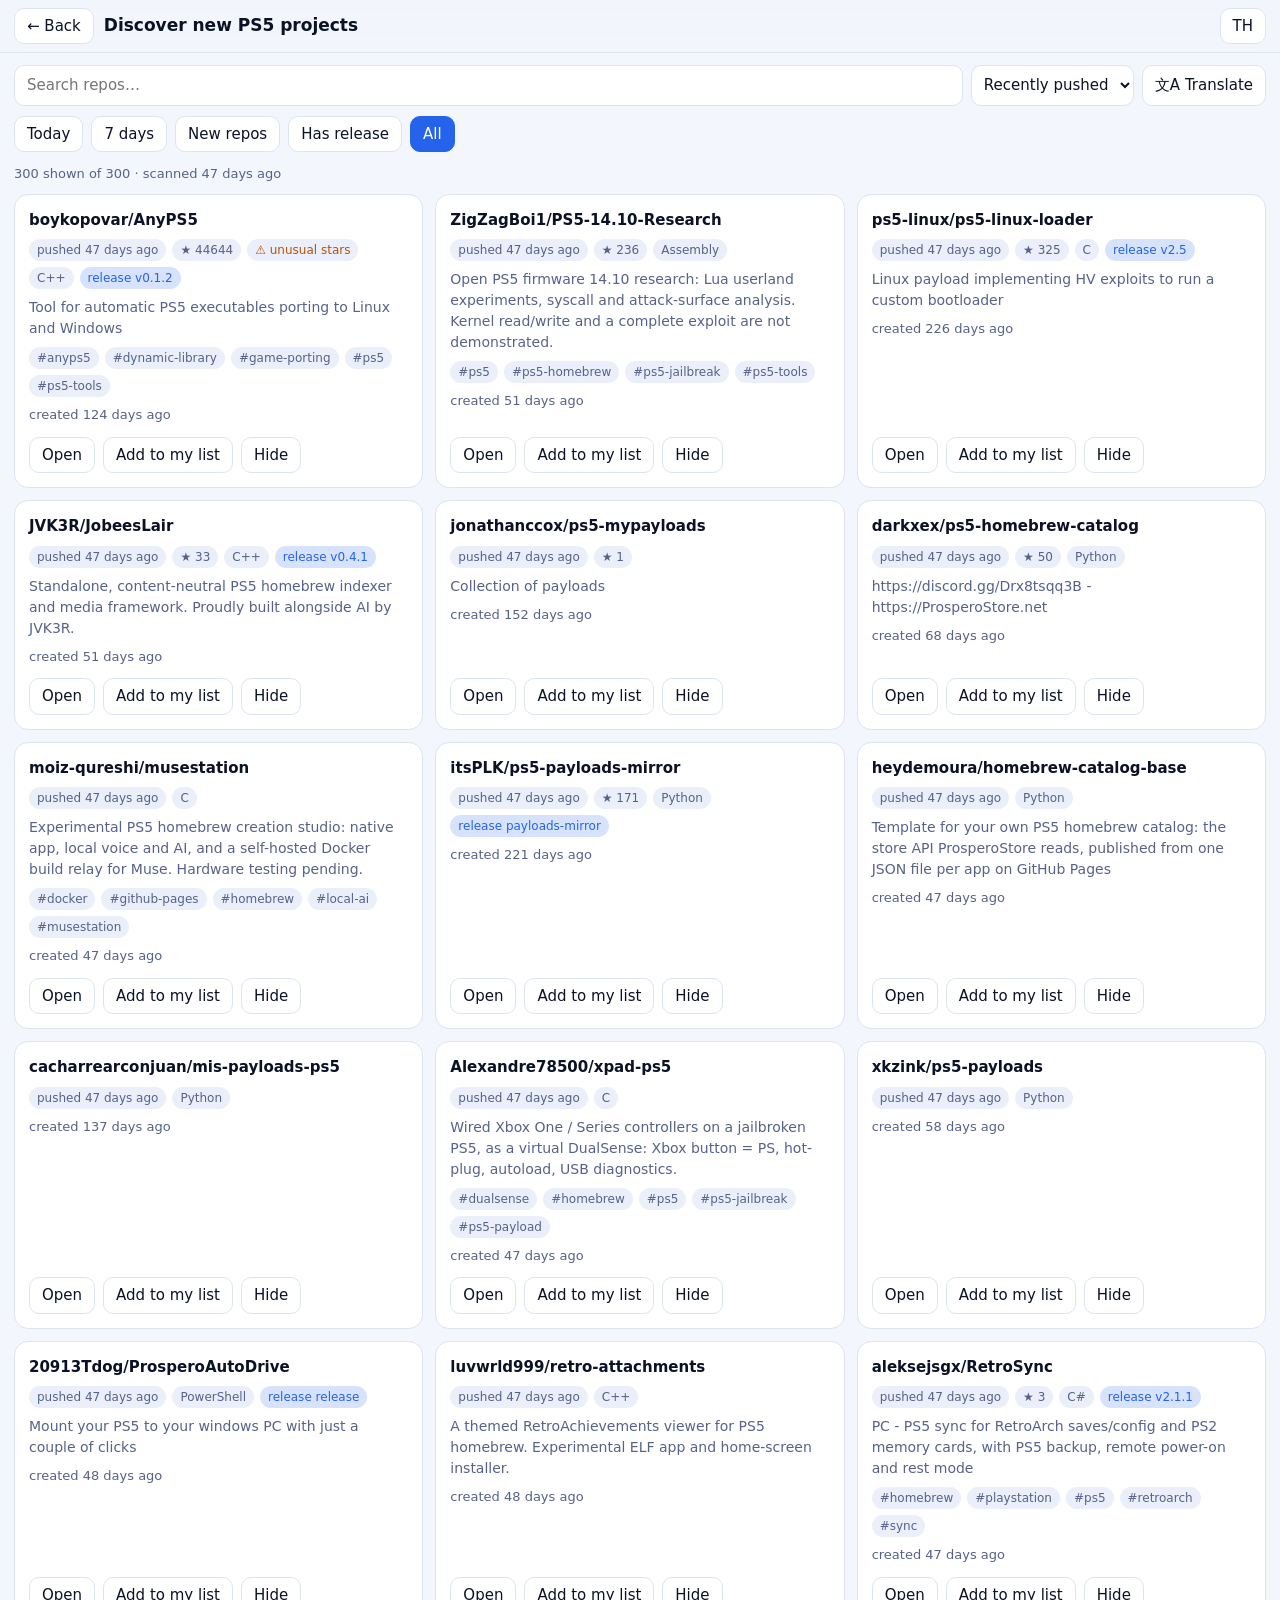
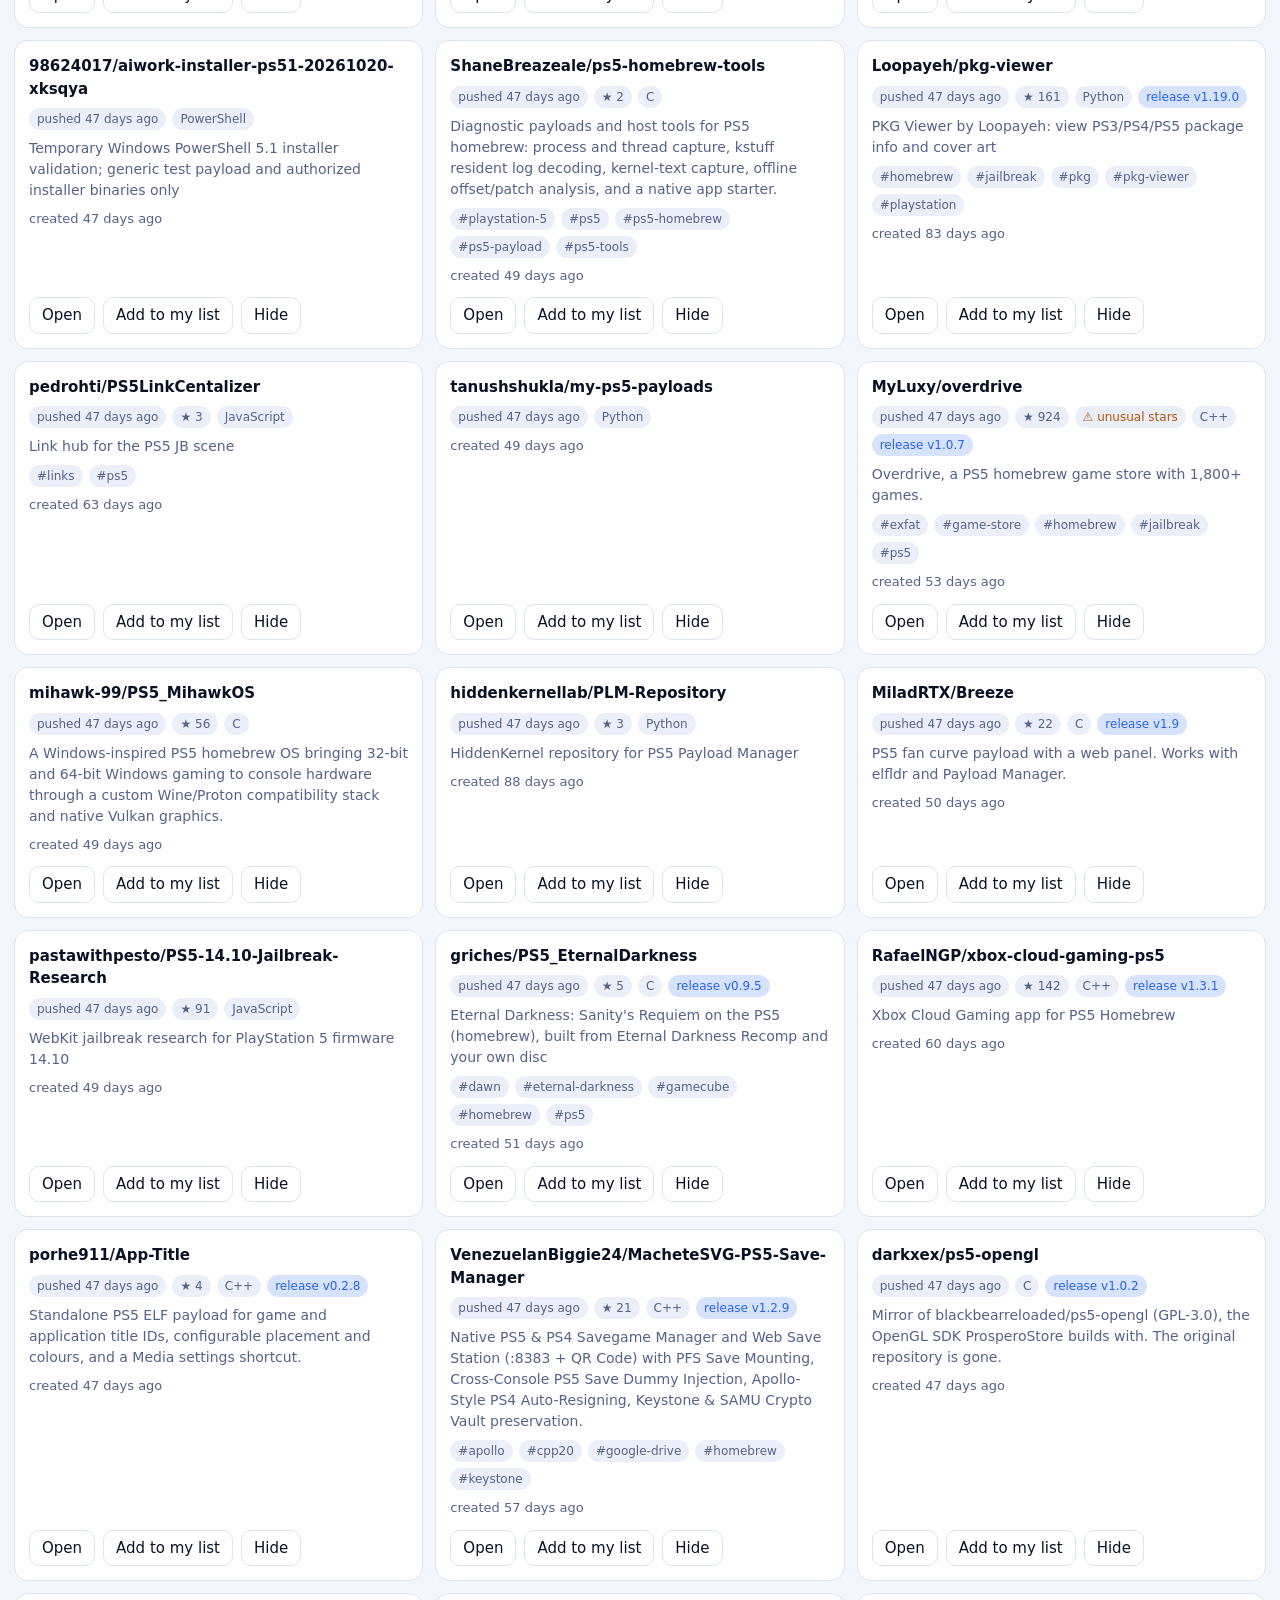
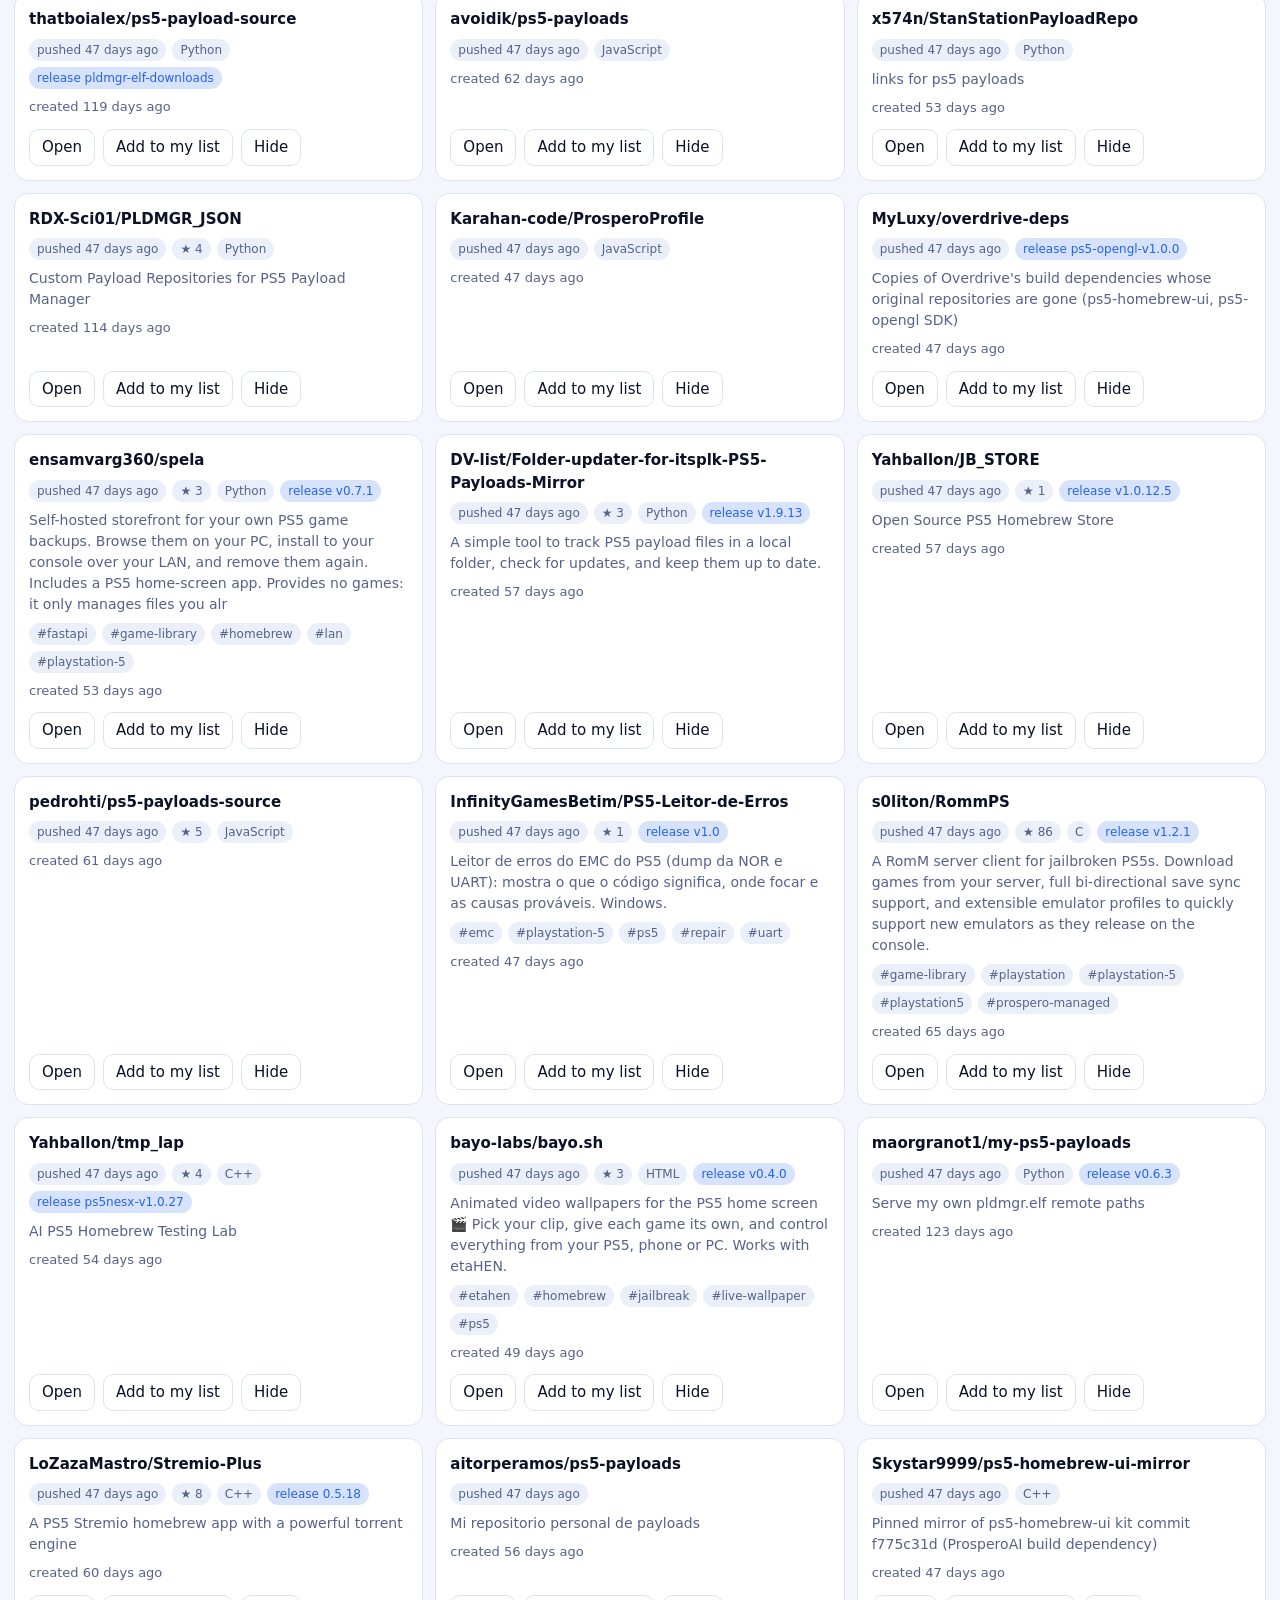
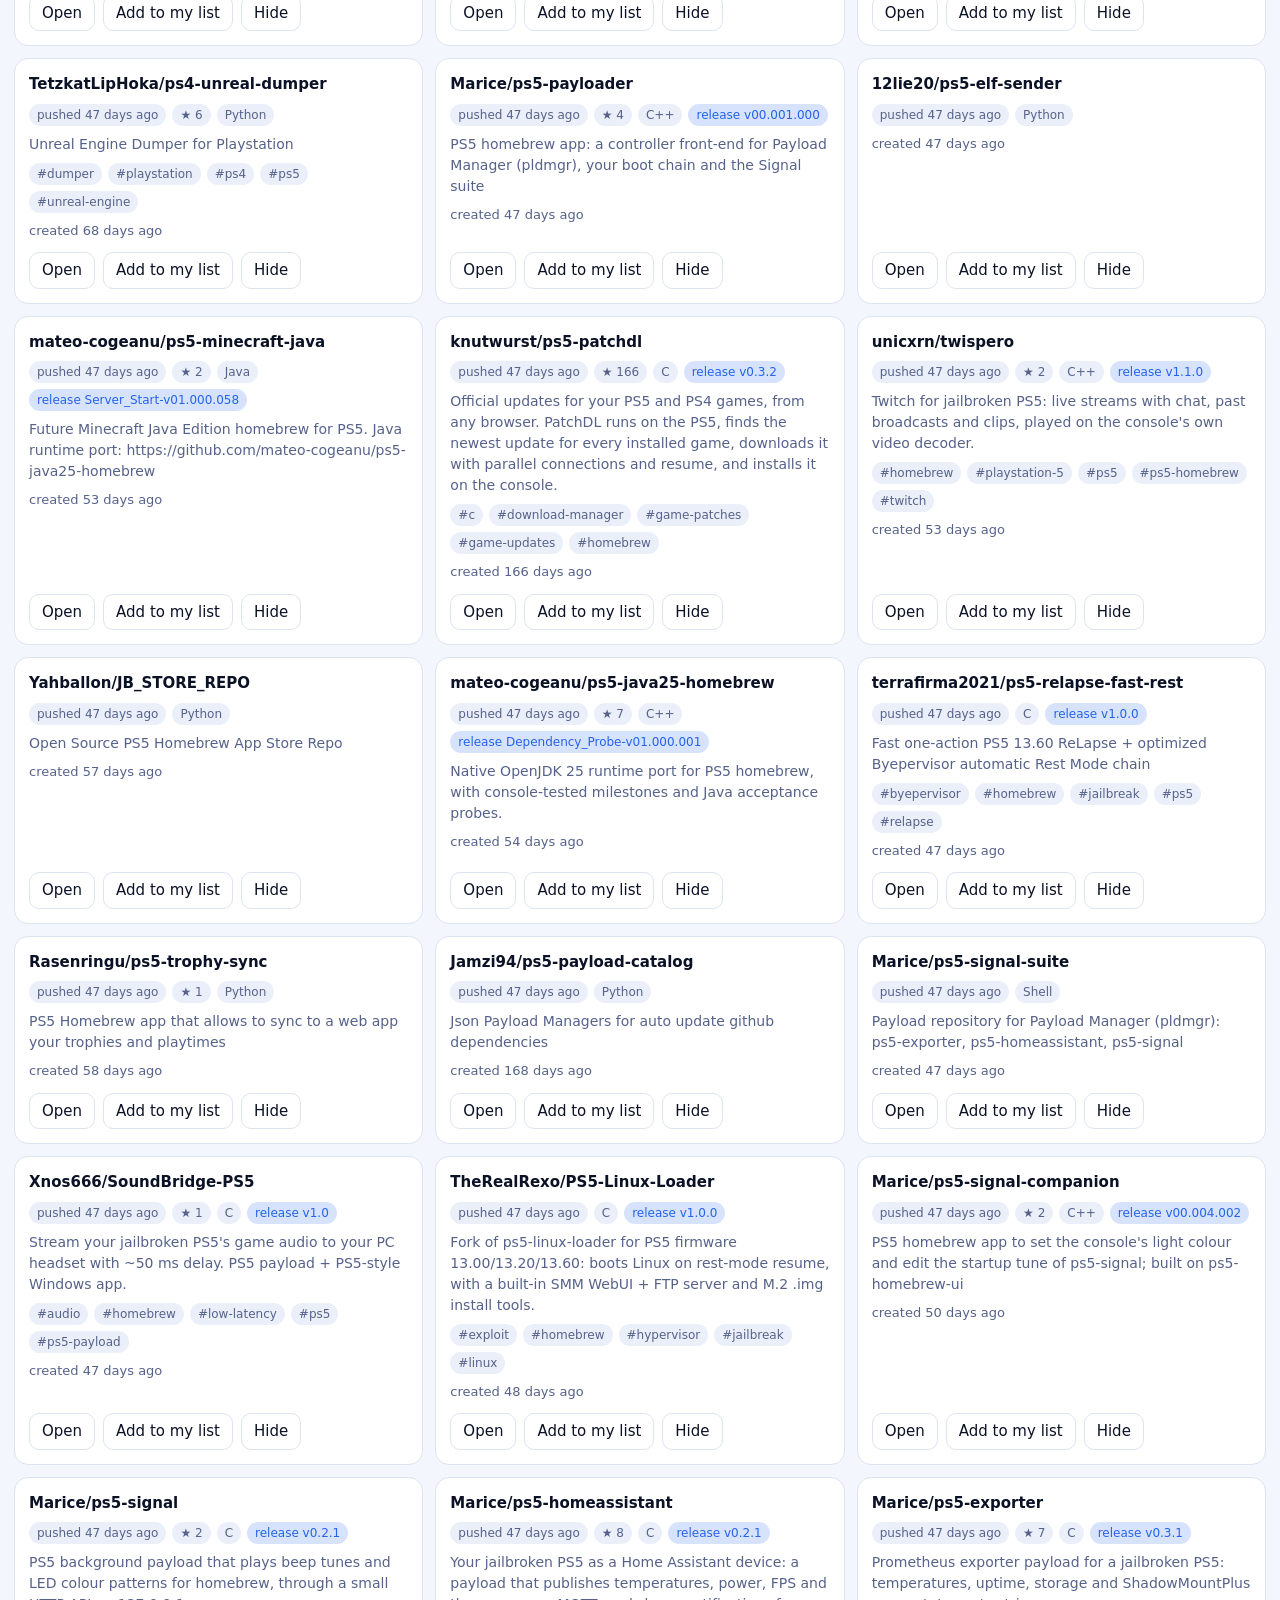
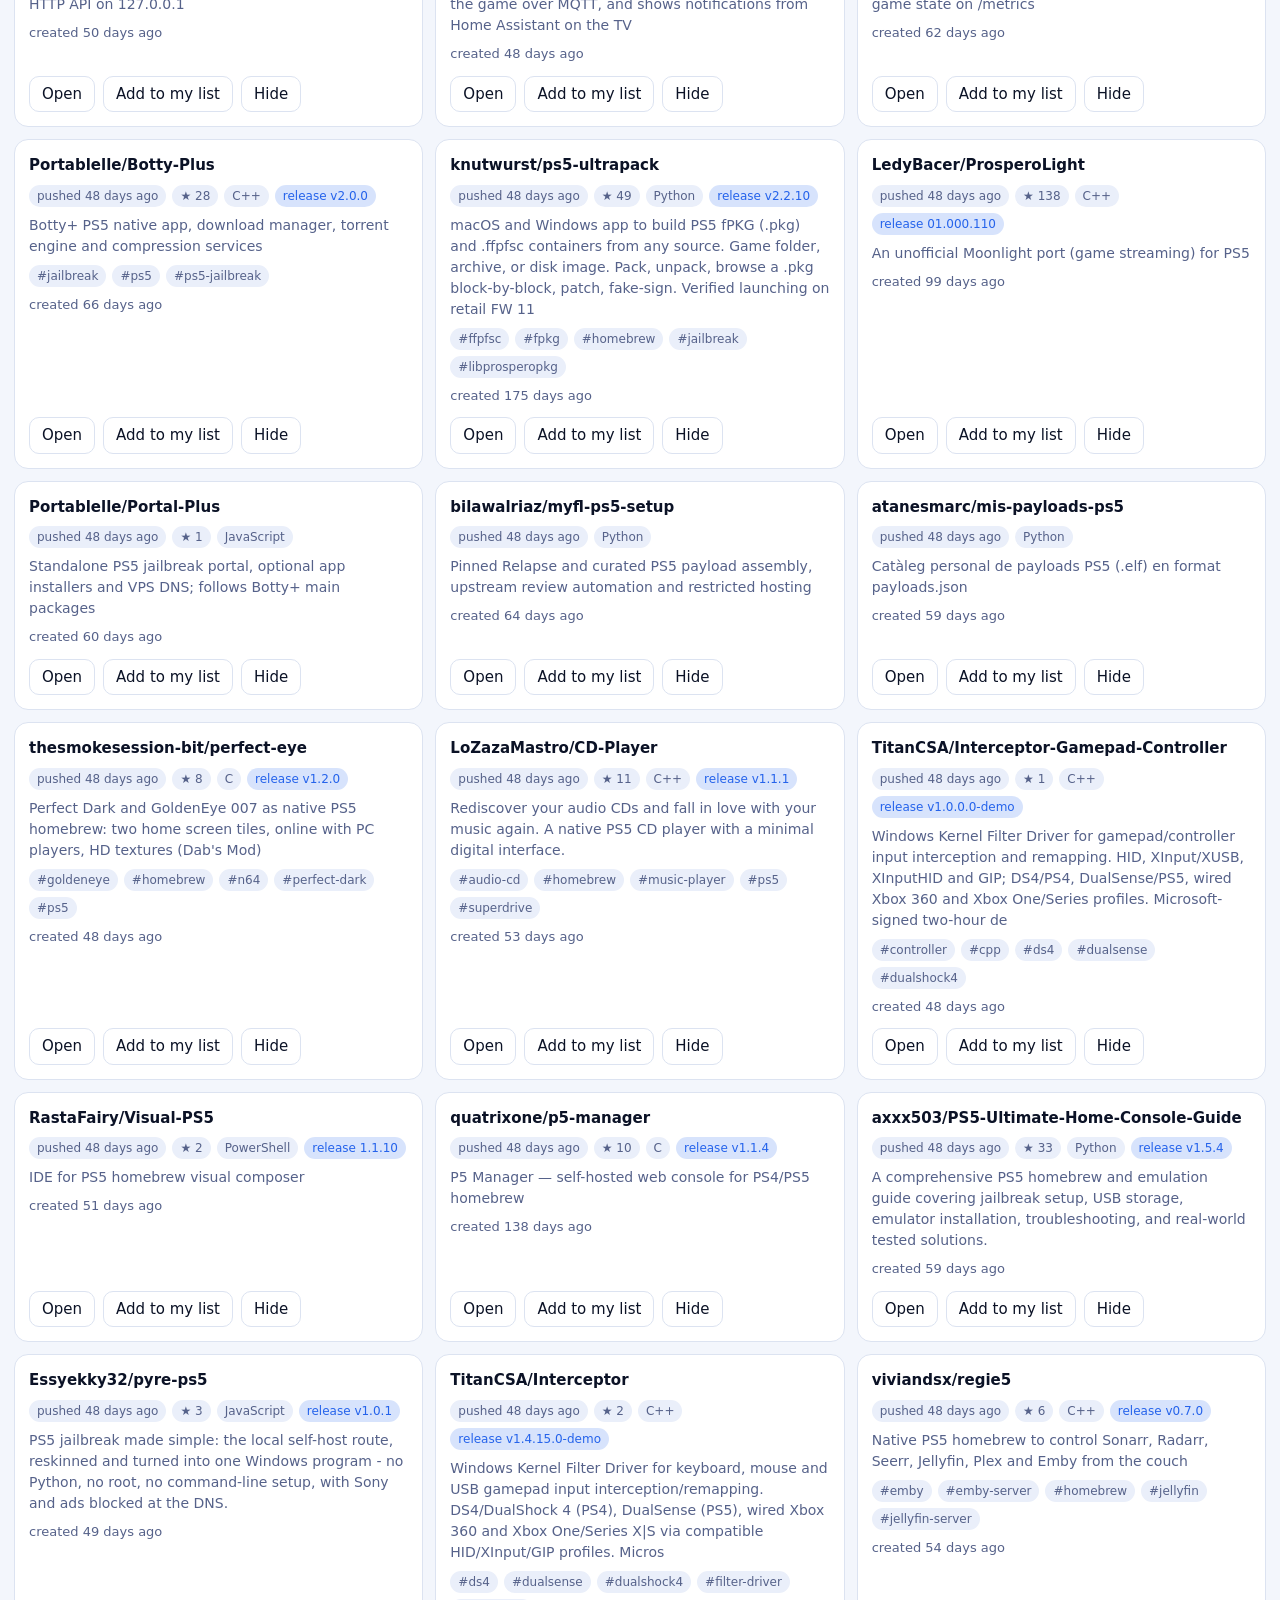
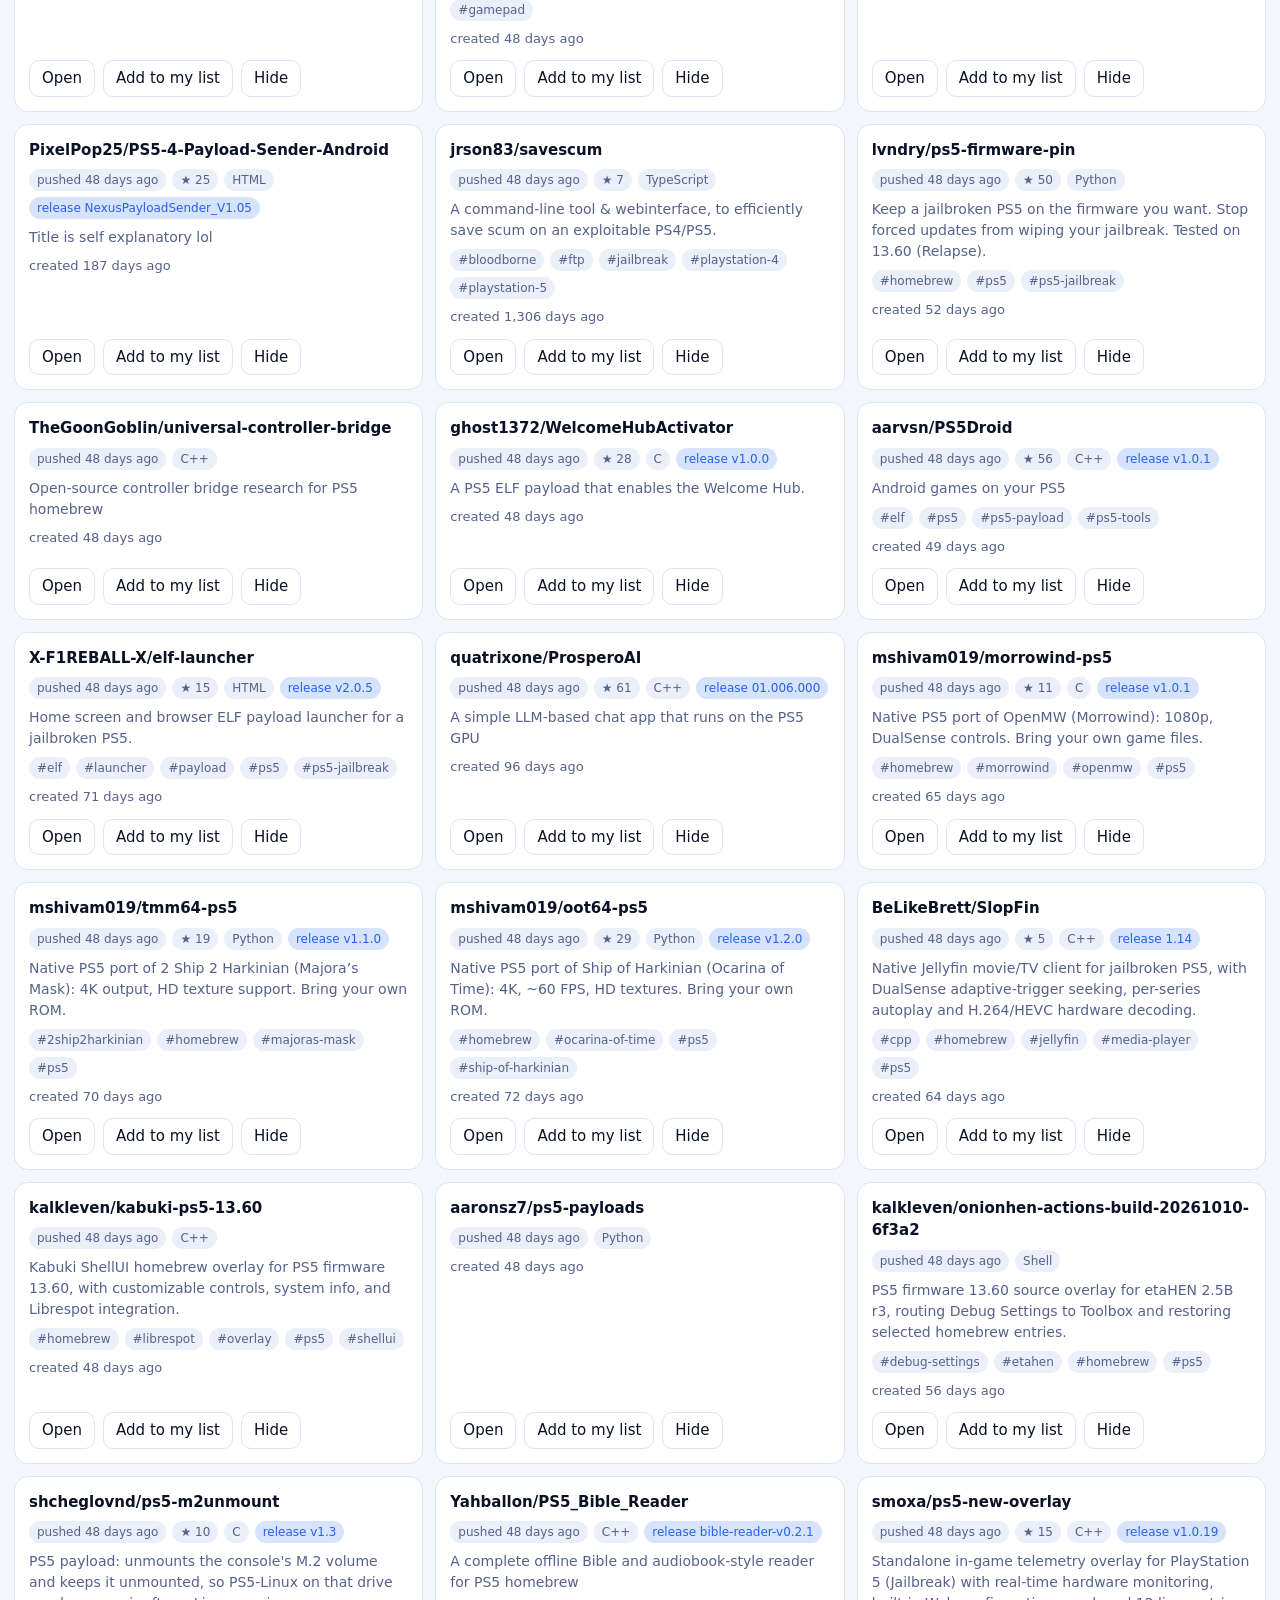
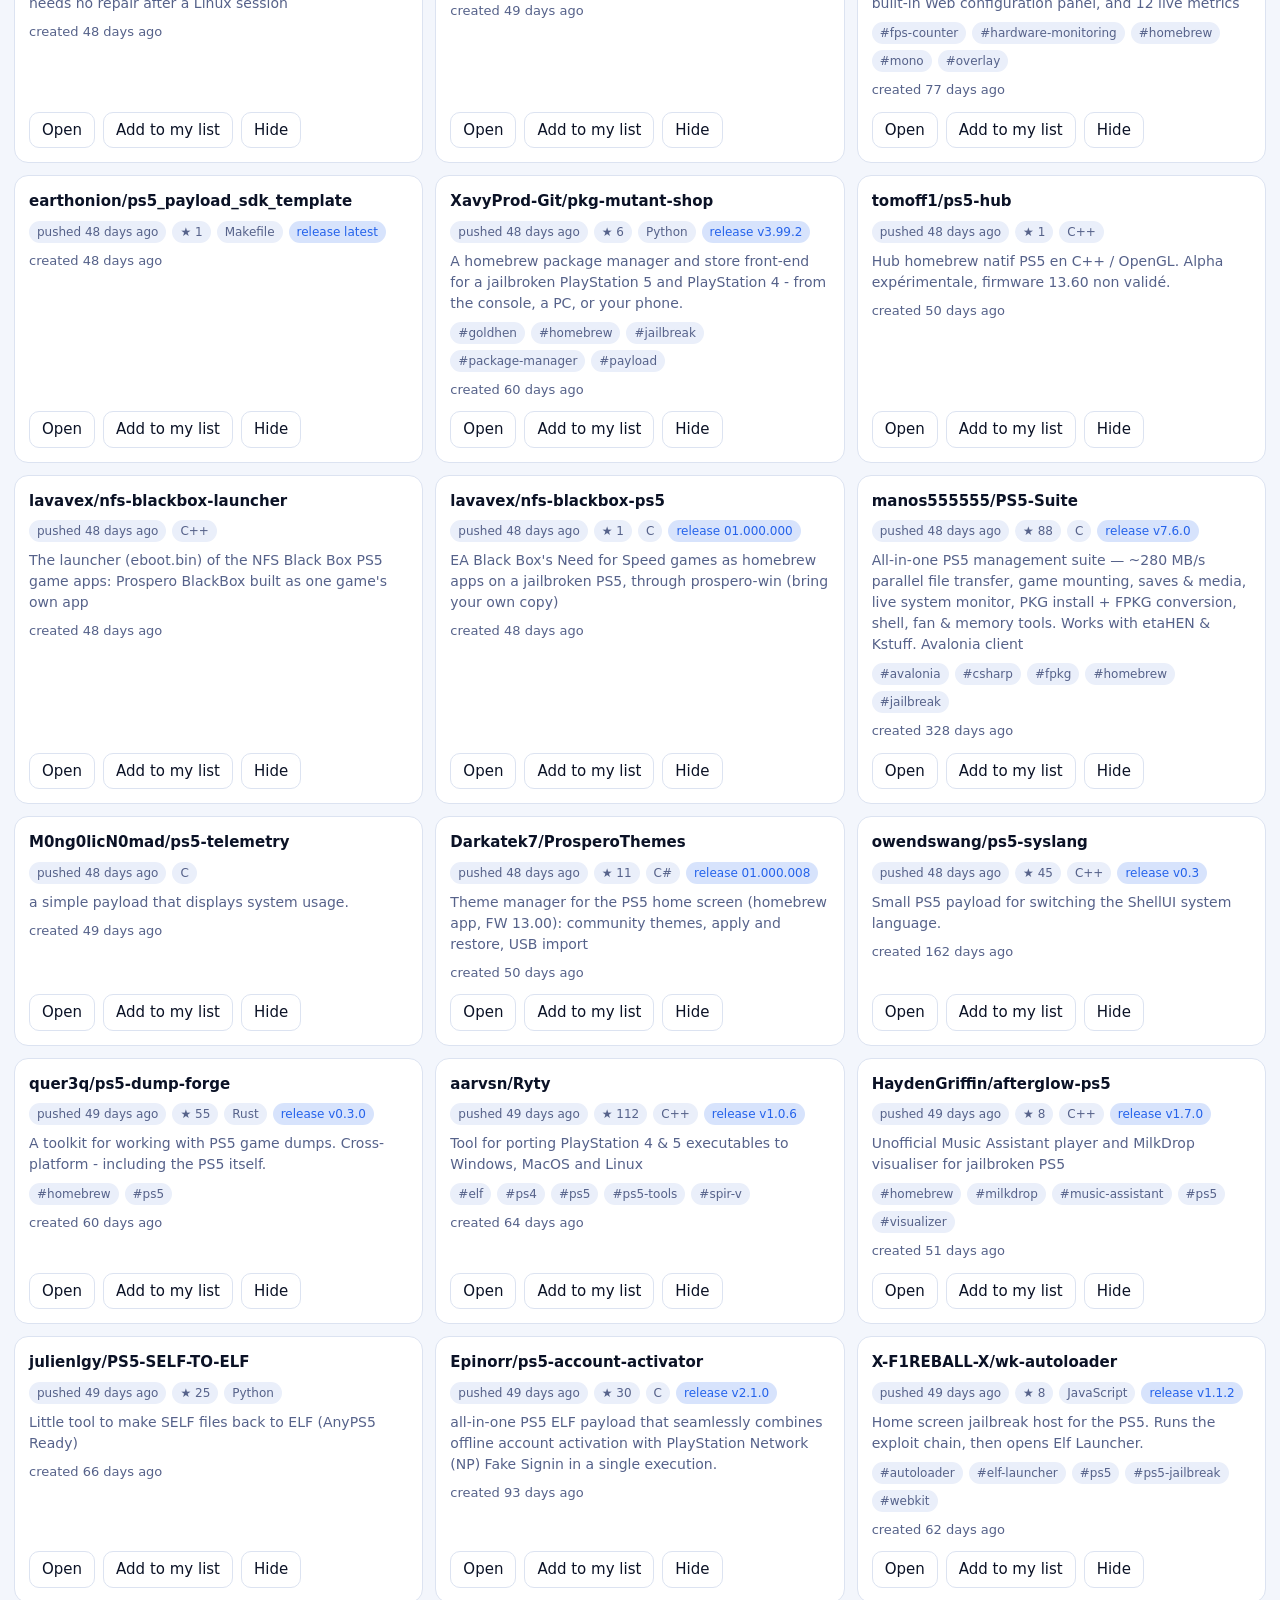
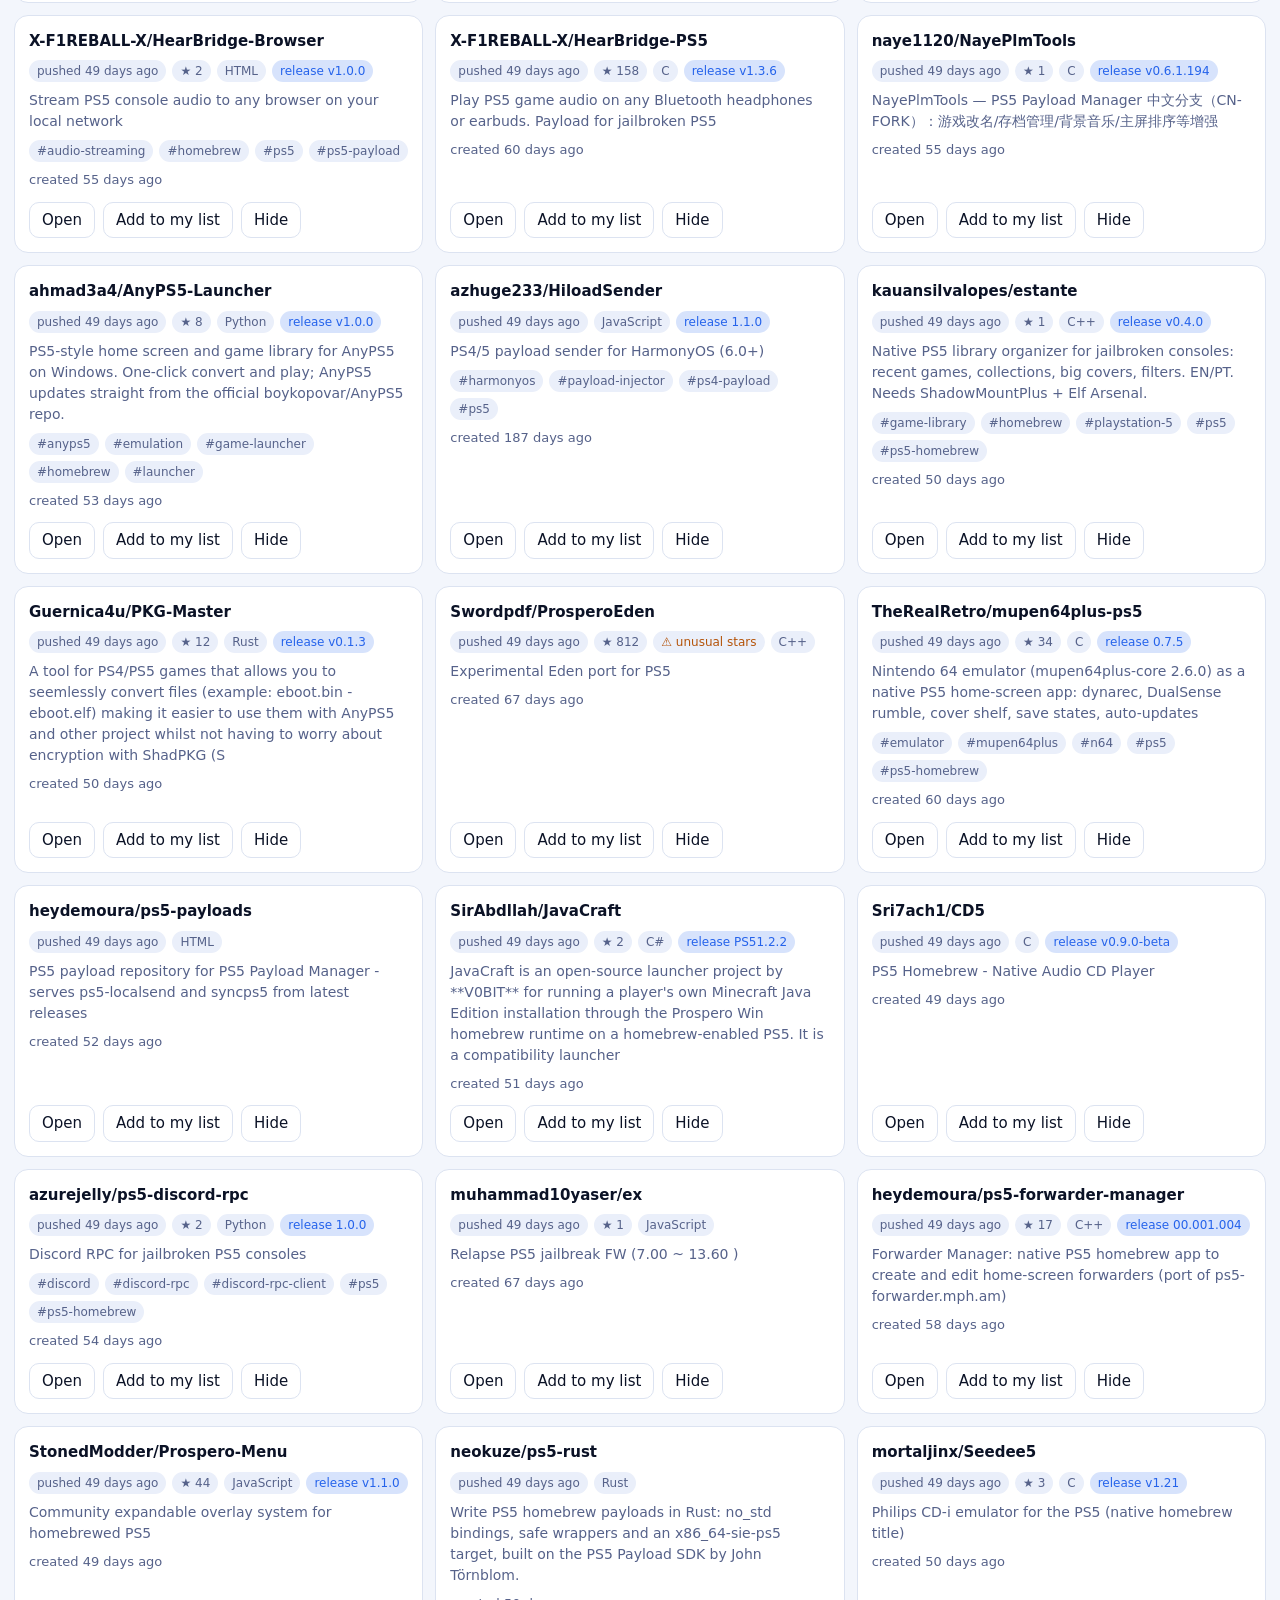
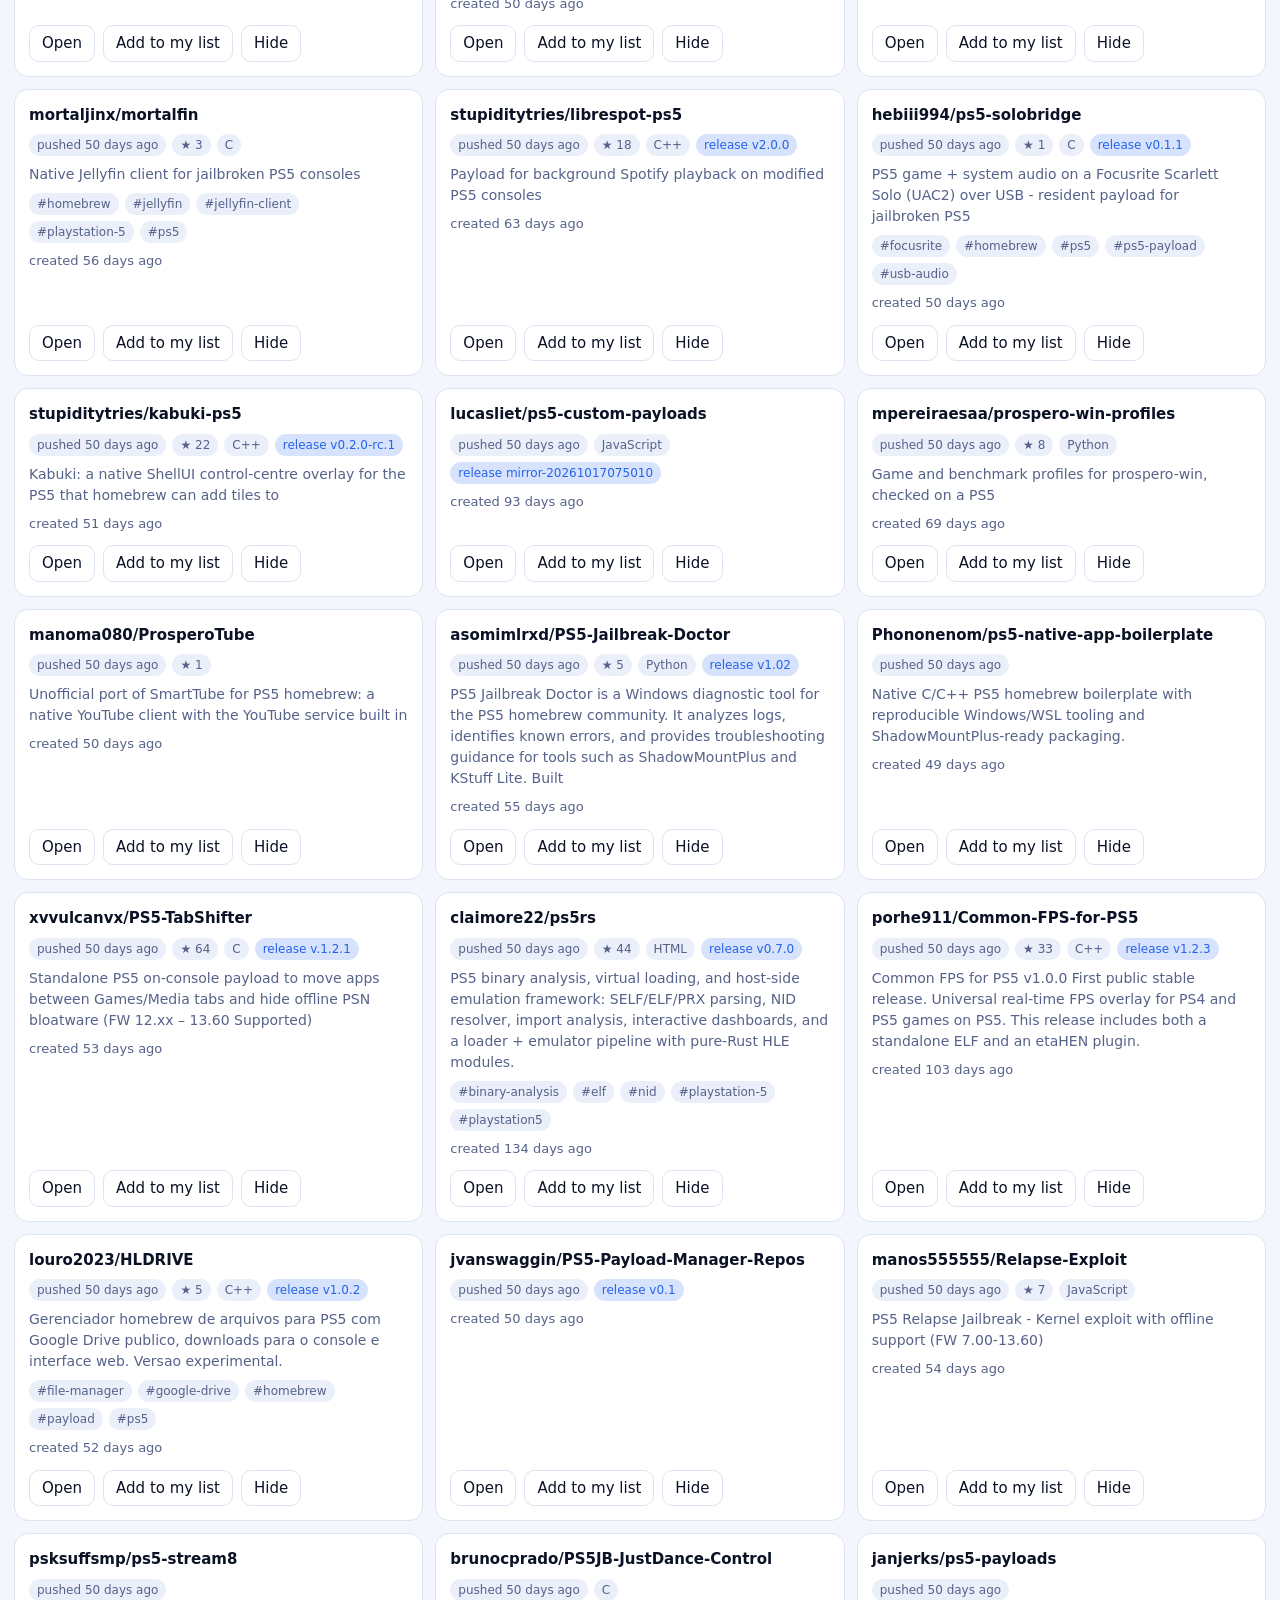
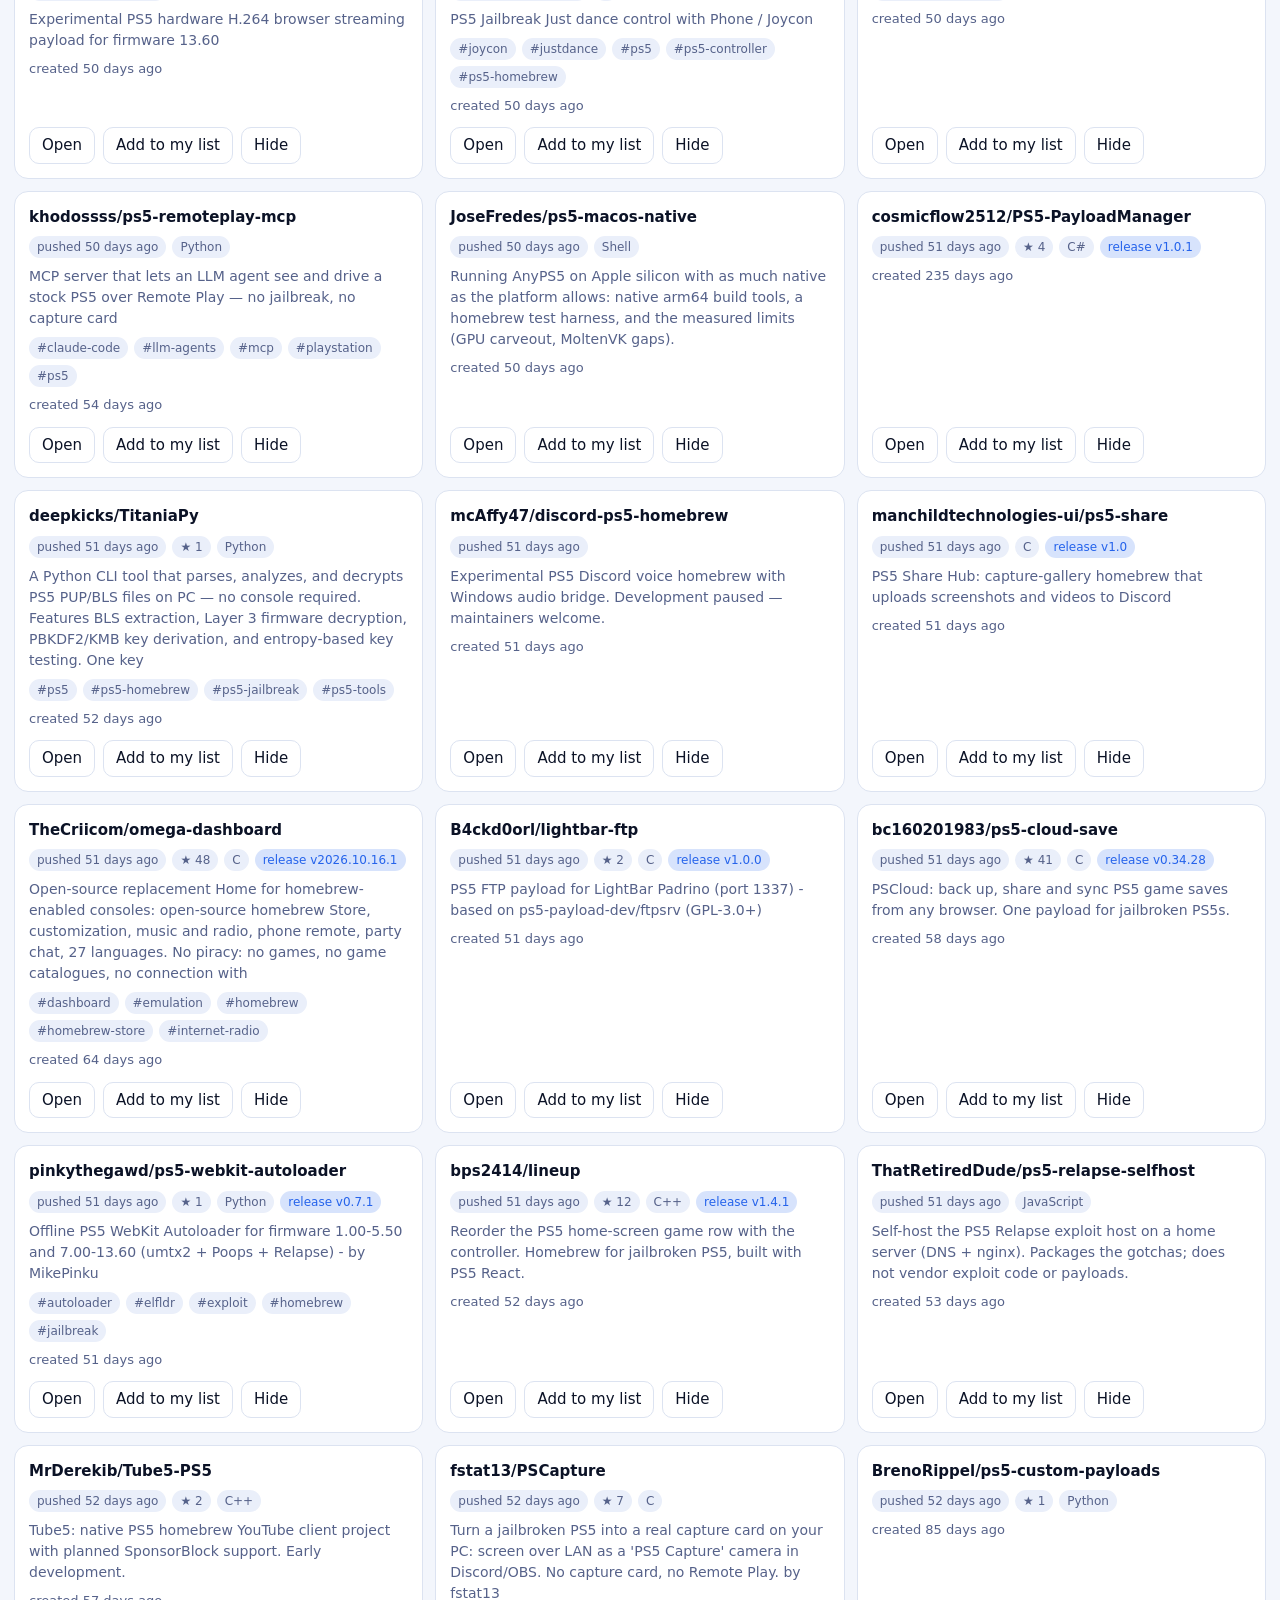
==== commit 0889a14a: "Add files via upload" ====
--- a/discover.html
+++ b/discover.html
@@ -40,6 +40,7 @@
   <div class="d-tools">
     <input id="q" type="search" autocomplete="off">
     <select id="sort"></select>
+    <button class="d-btn" id="tr" type="button"></button>
   </div>
   <div class="d-chips" id="chips"></div>
   <div class="d-meta" id="meta"></div>
@@ -55,13 +56,13 @@
     sRecent: "Recently pushed", sStars: "Most stars", sNew: "Newest repos",
     meta: "{n} shown of {t} · scanned {w}", noData: "No data yet. Run the “Discover new PS5 projects” workflow once (Actions tab) and refresh.",
     none: "Nothing matches this filter.", loadFail: "Could not load discover.json.",
-    newB: "NEW", warn: "⚠ unusual stars", open: "Open", add: "Add to my list", hide: "Hide", pushed: "pushed", created: "created", release: "release", unhide: "Show hidden ({n})" },
+    newB: "NEW", warn: "⚠ unusual stars", open: "Open", translate: "Translate", trOrig: "Show original", trTip: "Sends the descriptions to Google Translate", trFail: "Translation failed, try again later", add: "Add to my list", hide: "Hide", pushed: "pushed", created: "created", release: "release", unhide: "Show hidden ({n})" },
   th: { title: "ค้นหาโปรเจค PS5 ใหม่ๆ", search: "ค้นหา repo…", back: "กลับ",
     day: "วันนี้", week: "7 วัน", fresh: "repo ใหม่", rel: "มี release", all: "ทั้งหมด",
     sRecent: "อัปเดตล่าสุด", sStars: "ดาวเยอะสุด", sNew: "repo ใหม่สุด",
     meta: "แสดง {n} จาก {t} · สแกนเมื่อ {w}", noData: "ยังไม่มีข้อมูล ให้ไปรัน workflow “Discover new PS5 projects” 1 ครั้ง (แท็บ Actions) แล้วรีเฟรช",
     none: "ไม่มีรายการที่ตรงกับตัวกรองนี้", loadFail: "โหลด discover.json ไม่ได้",
-    newB: "ใหม่", warn: "⚠ ดาวผิดปกติ", open: "เปิด", add: "เพิ่มเข้ารายการ", hide: "ซ่อน", pushed: "อัปเดต", created: "สร้างเมื่อ", release: "release", unhide: "แสดงที่ซ่อน ({n})" },
+    newB: "ใหม่", warn: "⚠ ดาวผิดปกติ", open: "เปิด", translate: "แปลภาษา", trOrig: "ดูต้นฉบับ", trTip: "ข้อความคำอธิบายจะถูกส่งไป Google Translate", trFail: "แปลไม่สำเร็จ ลองใหม่ภายหลัง", add: "เพิ่มเข้ารายการ", hide: "ซ่อน", pushed: "อัปเดต", created: "สร้างเมื่อ", release: "release", unhide: "แสดงที่ซ่อน ({n})" },
 };
 const ls = k => { try { const v = localStorage.getItem("ps5l." + k); return v == null ? null : JSON.parse(v); } catch { return null; } };
 const lsSet = (k, v) => { try { localStorage.setItem("ps5l." + k, JSON.stringify(v)); } catch {} };
@@ -70,6 +71,24 @@
 const th = ls("theme"); if (th === "light" || th === "dark") document.documentElement.dataset.theme = th;
 const t = k => T[lang][k];
 
+let trOn = false; const trMap = new Map();
+const trKey = d => lang + "|" + d;
+async function trFetch(text) {
+  const r = await fetch(`https://translate.googleapis.com/translate_a/single?client=gtx&sl=auto&tl=${lang}&dt=t&q=${encodeURIComponent(text)}`);
+  if (!r.ok) throw new Error(r.status);
+  const out = ((await r.json())[0] || []).map(x => x[0] || "").join("");
+  if (!out) throw new Error("empty");
+  return out;
+}
+async function ensureTr(list) {
+  const todo = list.filter(i => i.description && !trMap.has(trKey(i.description)));
+  if (!todo.length) return;
+  let k = 0, failed = false;
+  const worker = async () => { while (k < todo.length) { const it = todo[k++]; try { trMap.set(trKey(it.description), await trFetch(it.description)); } catch { failed = true; } } };
+  await Promise.all(Array.from({ length: 6 }, worker));
+  render(true);
+  if (failed) $("meta").textContent += " · " + t("trFail");
+}
 let data = null, filter = "day", sort = "recent", query = "", showHidden = false;
 let hidden = new Set(Array.isArray(ls("discHidden")) ? ls("discHidden") : []);
 const $ = id => document.getElementById(id);
@@ -105,10 +124,11 @@
   return true;
 };
 
-function render() {
+function render(noTr) {
   document.documentElement.lang = lang;
   $("title").textContent = t("title"); $("q").placeholder = t("search"); $("back").textContent = "← " + t("back");
   $("lang").textContent = lang === "th" ? "EN" : "TH";
+  $("tr").textContent = "文A " + t(trOn ? "trOrig" : "translate"); $("tr").title = t("trTip"); $("tr").classList.toggle("on", trOn);
   const sel = $("sort"); sel.textContent = "";
   for (const [v, k] of [["recent", "sRecent"], ["stars", "sStars"], ["new", "sNew"]]) { const o = h("option", "", t(k)); o.value = v; sel.append(o); }
   sel.value = sort;
@@ -146,14 +166,16 @@
     hide.onclick = () => { hidden.has(it.repo) ? hidden.delete(it.repo) : hidden.add(it.repo); lsSet("discHidden", [...hidden]); render(); };
     acts.append(open, add, hide);
     c.append(title, badges);
-    if (it.description) c.append(h("p", "d-desc", it.description));
+    if (it.description) c.append(h("p", "d-desc", (trOn && trMap.get(trKey(it.description))) || it.description));
     if (it.topics?.length) { const tr = h("div", "d-row"); it.topics.slice(0, 5).forEach(x => tr.append(h("span", "d-tag", "#" + x))); c.append(tr); }
     const rd = h("div", "d-meta", `${t("created")} ${rel(it.created)}`); rd.style.padding = "0"; c.append(rd, acts);
     grid.append(c);
   }
+  if (trOn && !noTr) ensureTr(list);
 }
 
 $("q").addEventListener("input", e => { query = e.target.value; render(); });
+$("tr").addEventListener("click", () => { trOn = !trOn; render(); });
 $("sort").addEventListener("change", e => { sort = e.target.value; render(); });
 $("lang").addEventListener("click", () => { lang = lang === "th" ? "en" : "th"; lsSet("lang", lang); render(); });
 render();
--- a/style.css
+++ b/style.css
@@ -482,3 +482,7 @@
 .inst-i { flex-wrap:wrap; }
 .inst-i .lib-n { gap:2px; }
 
+
+/* reader: translate button state */
+#reader-tr.on { background:var(--accent); border-color:var(--accent); color:#fff; }
+.reader-body[aria-busy="true"] { opacity:.65; }
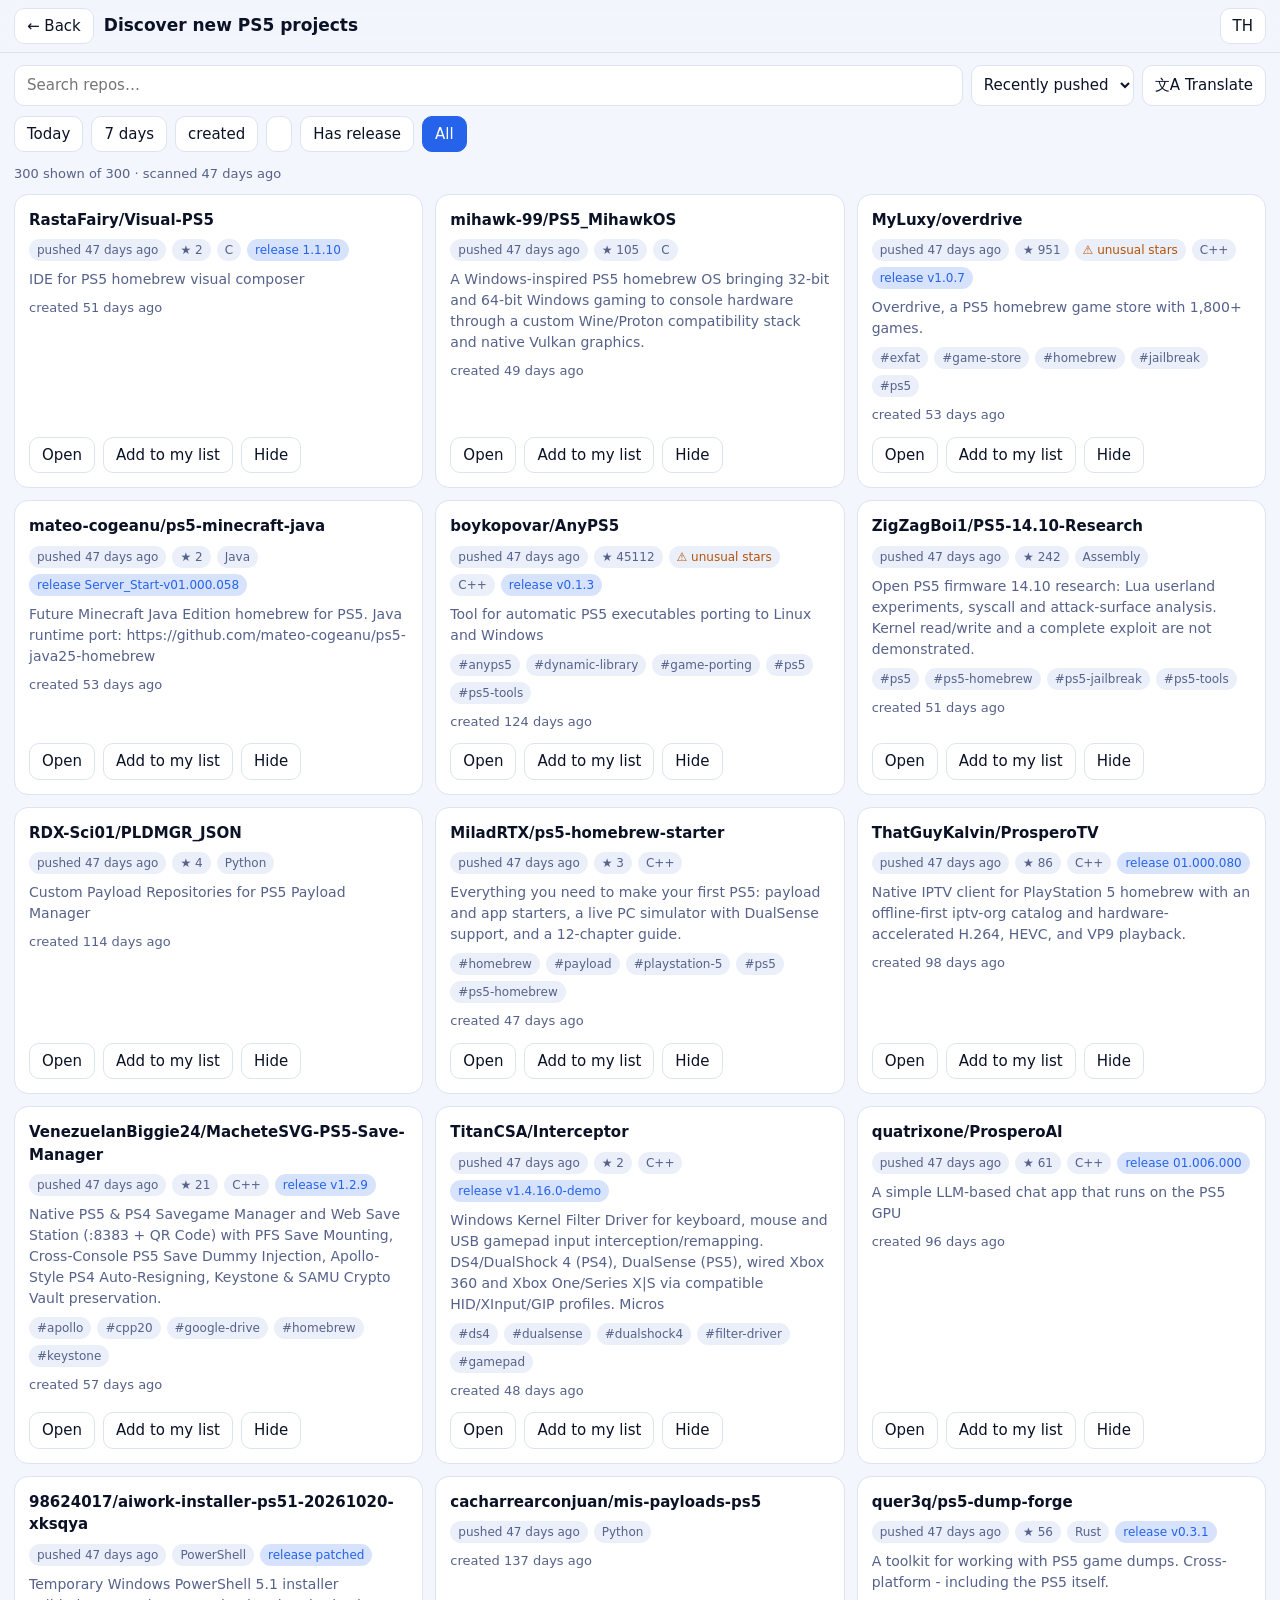
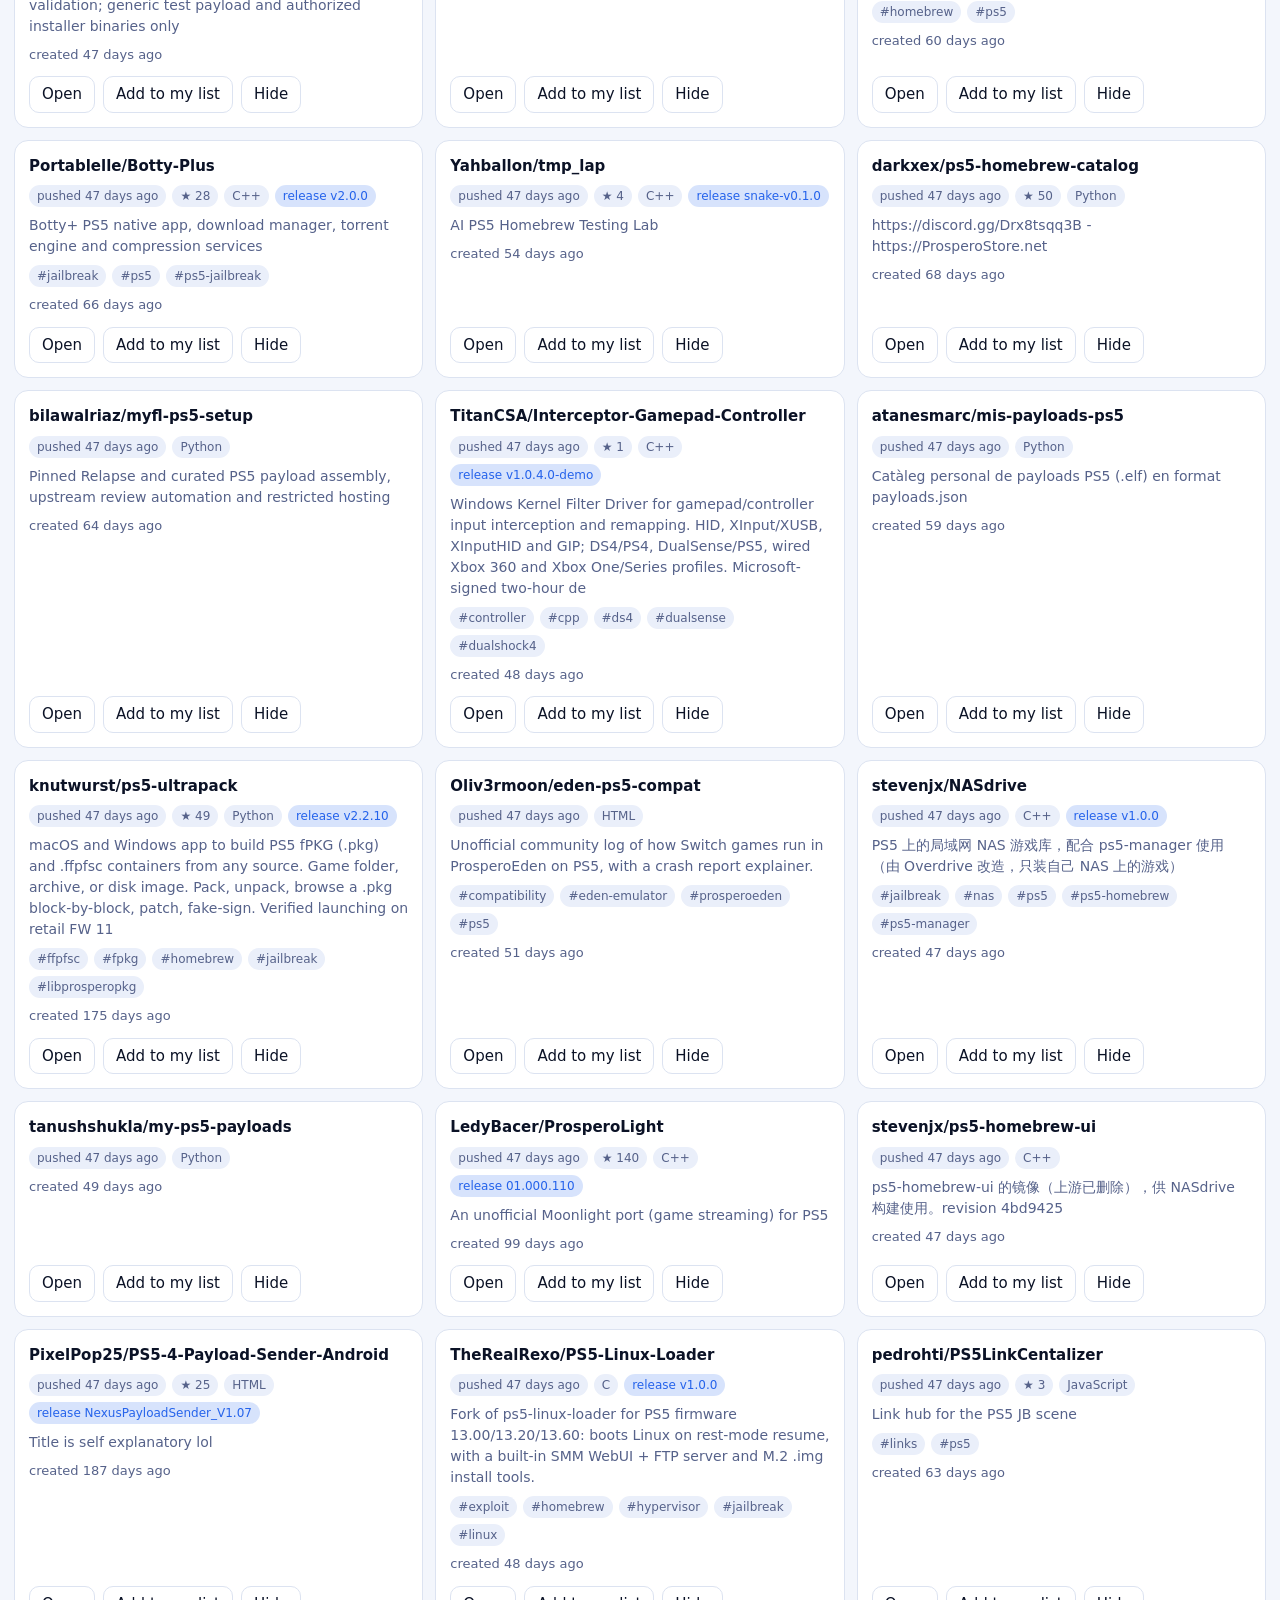
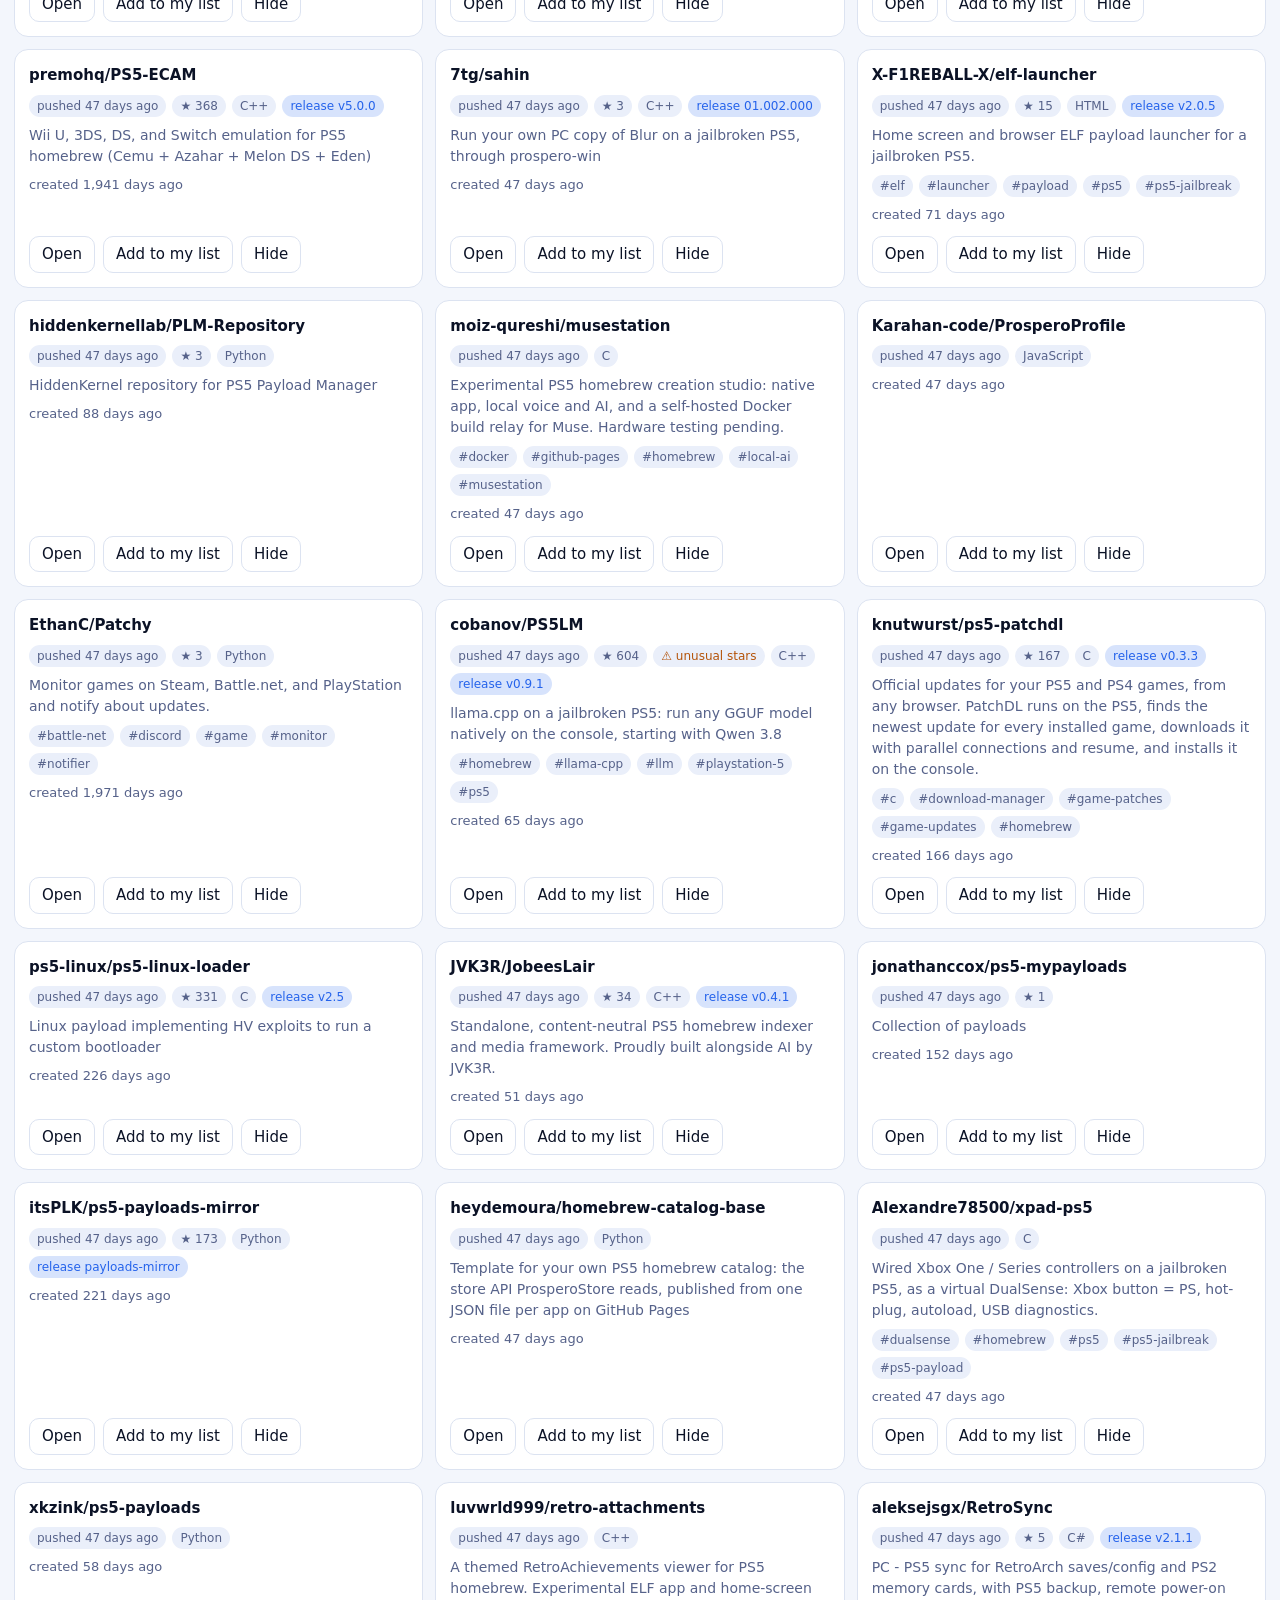
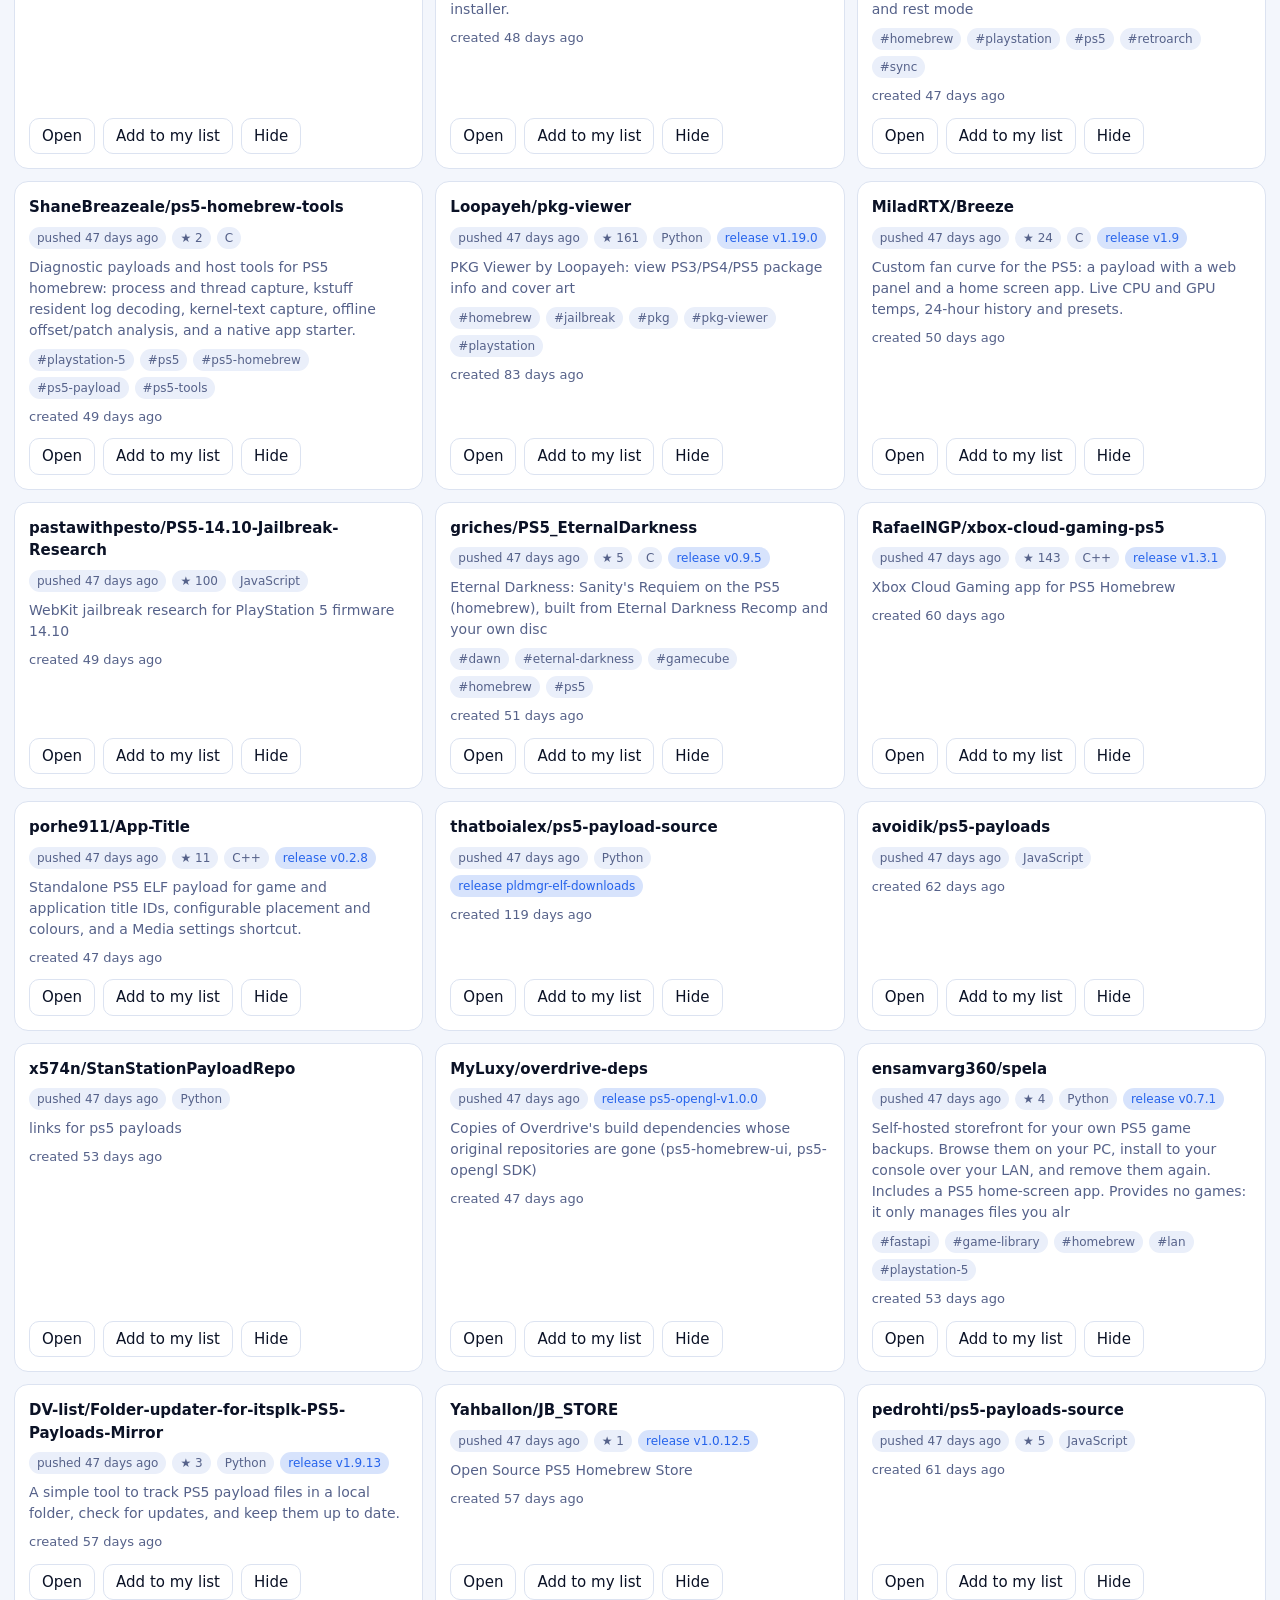
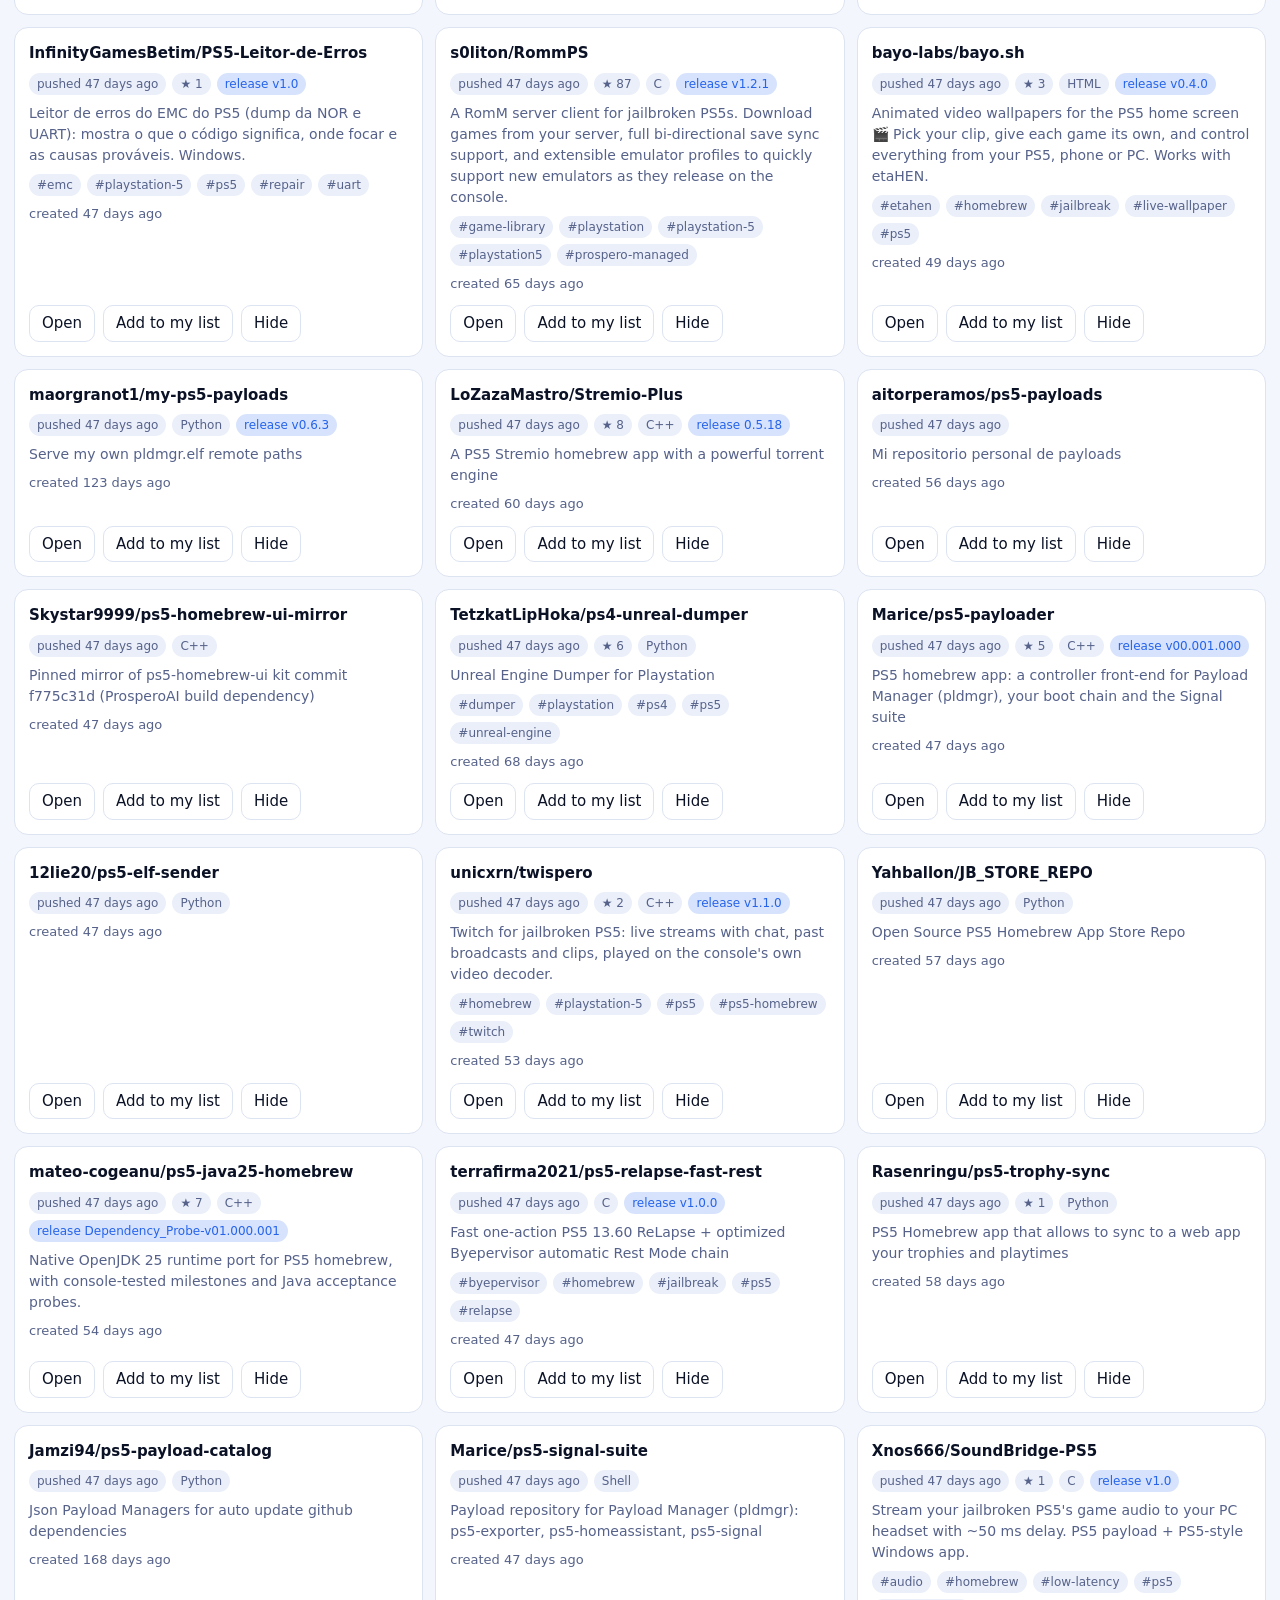
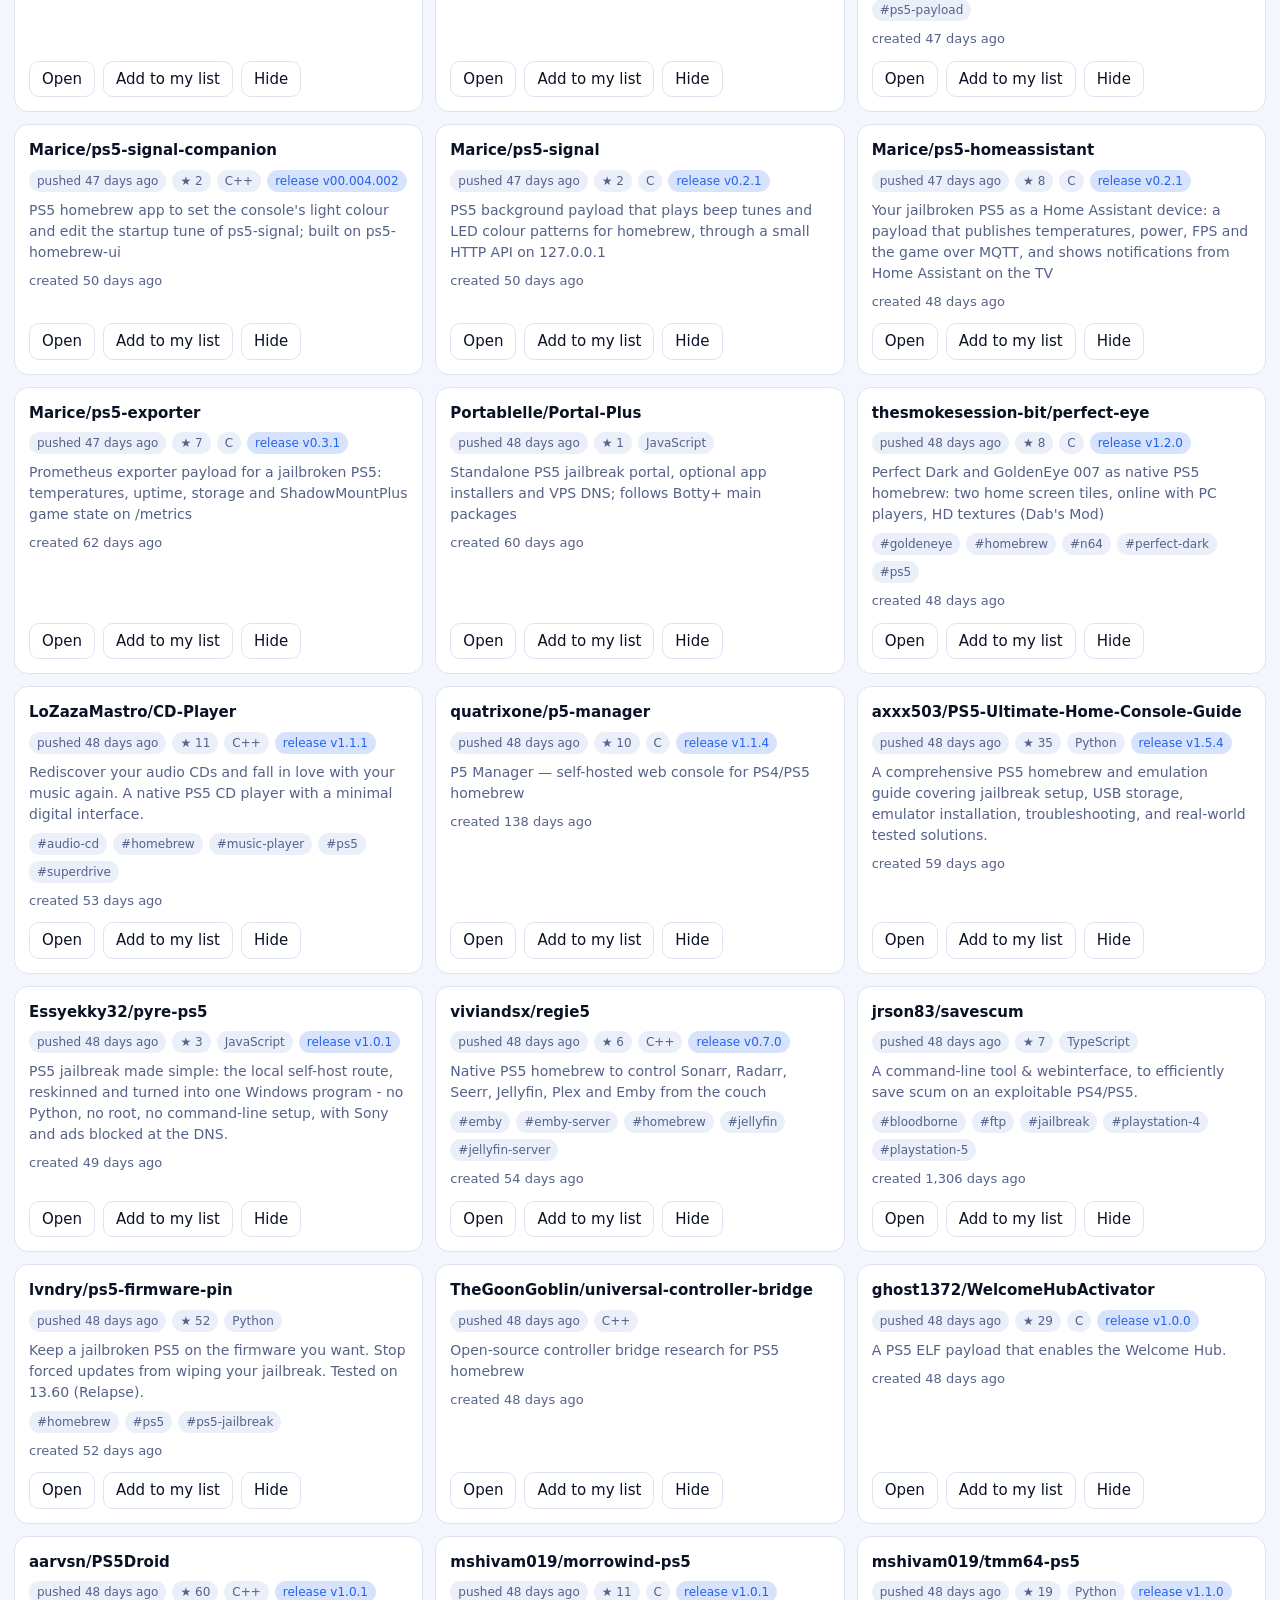
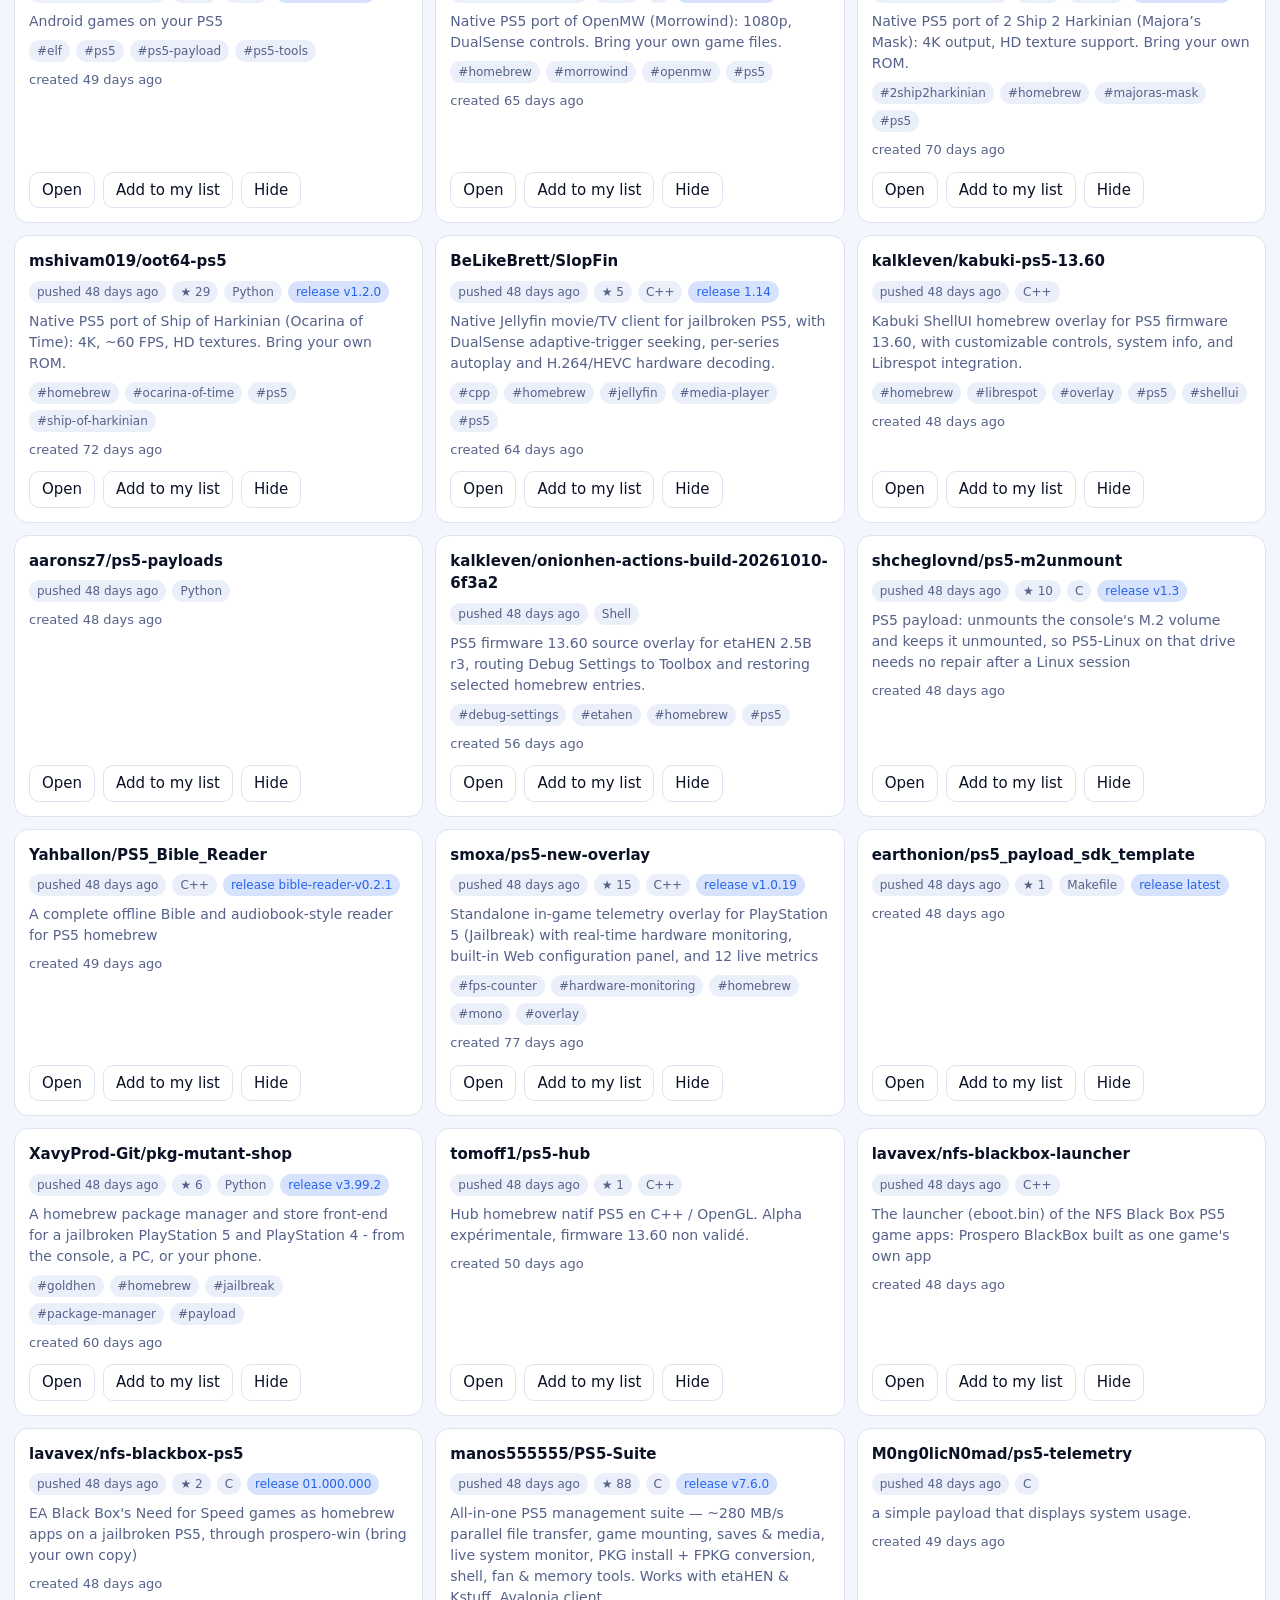
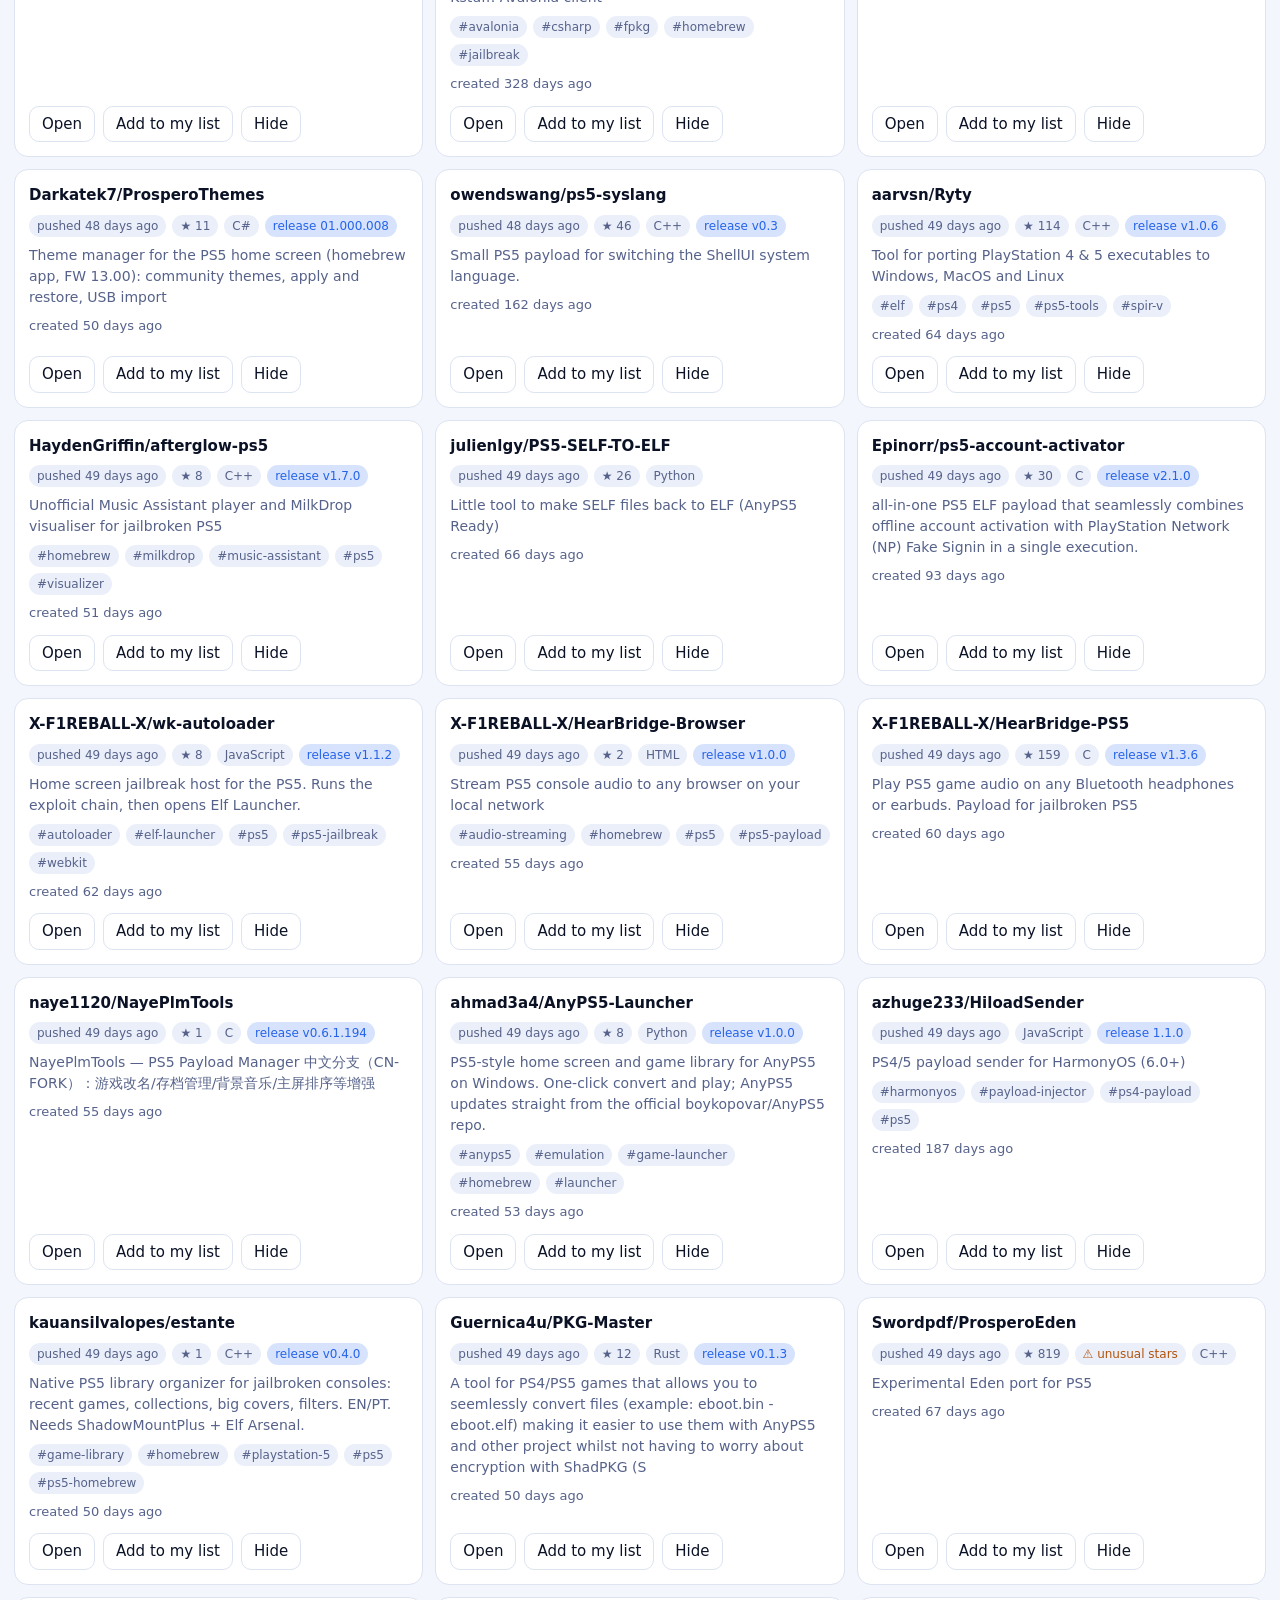
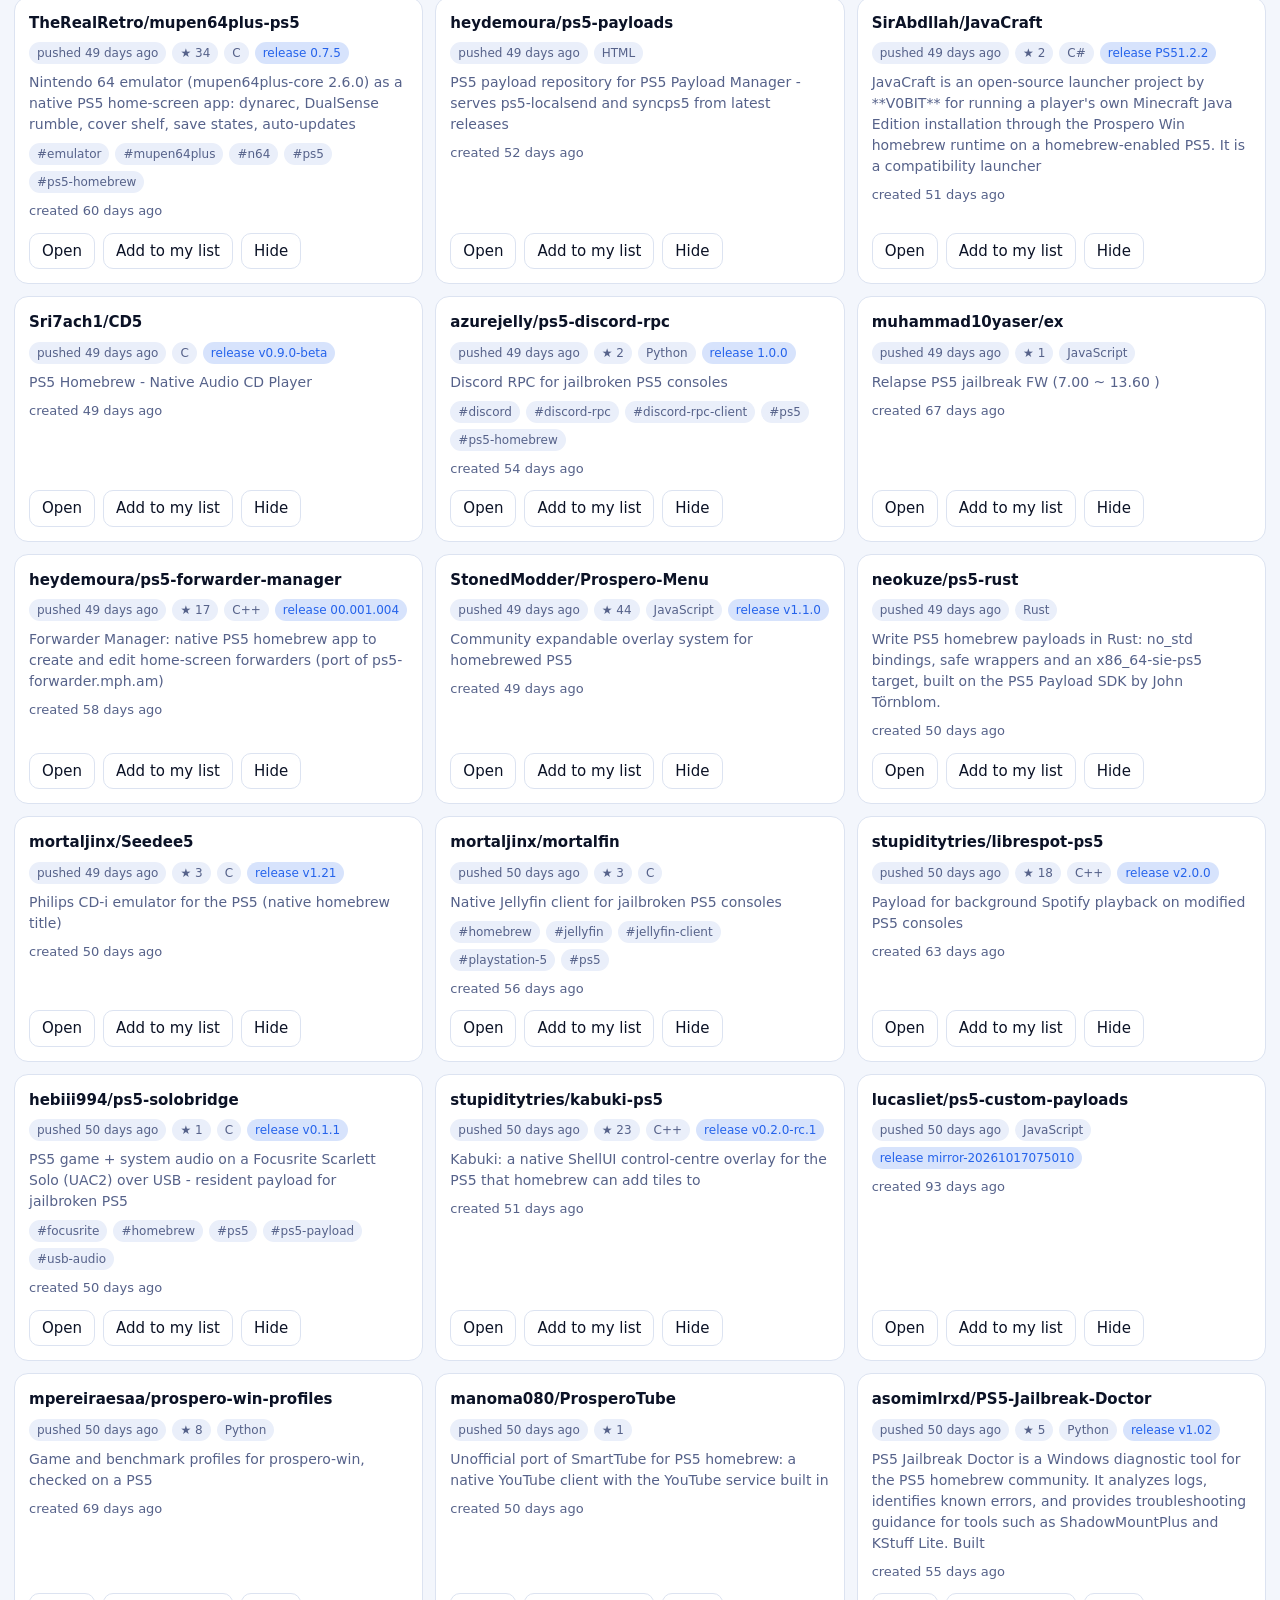
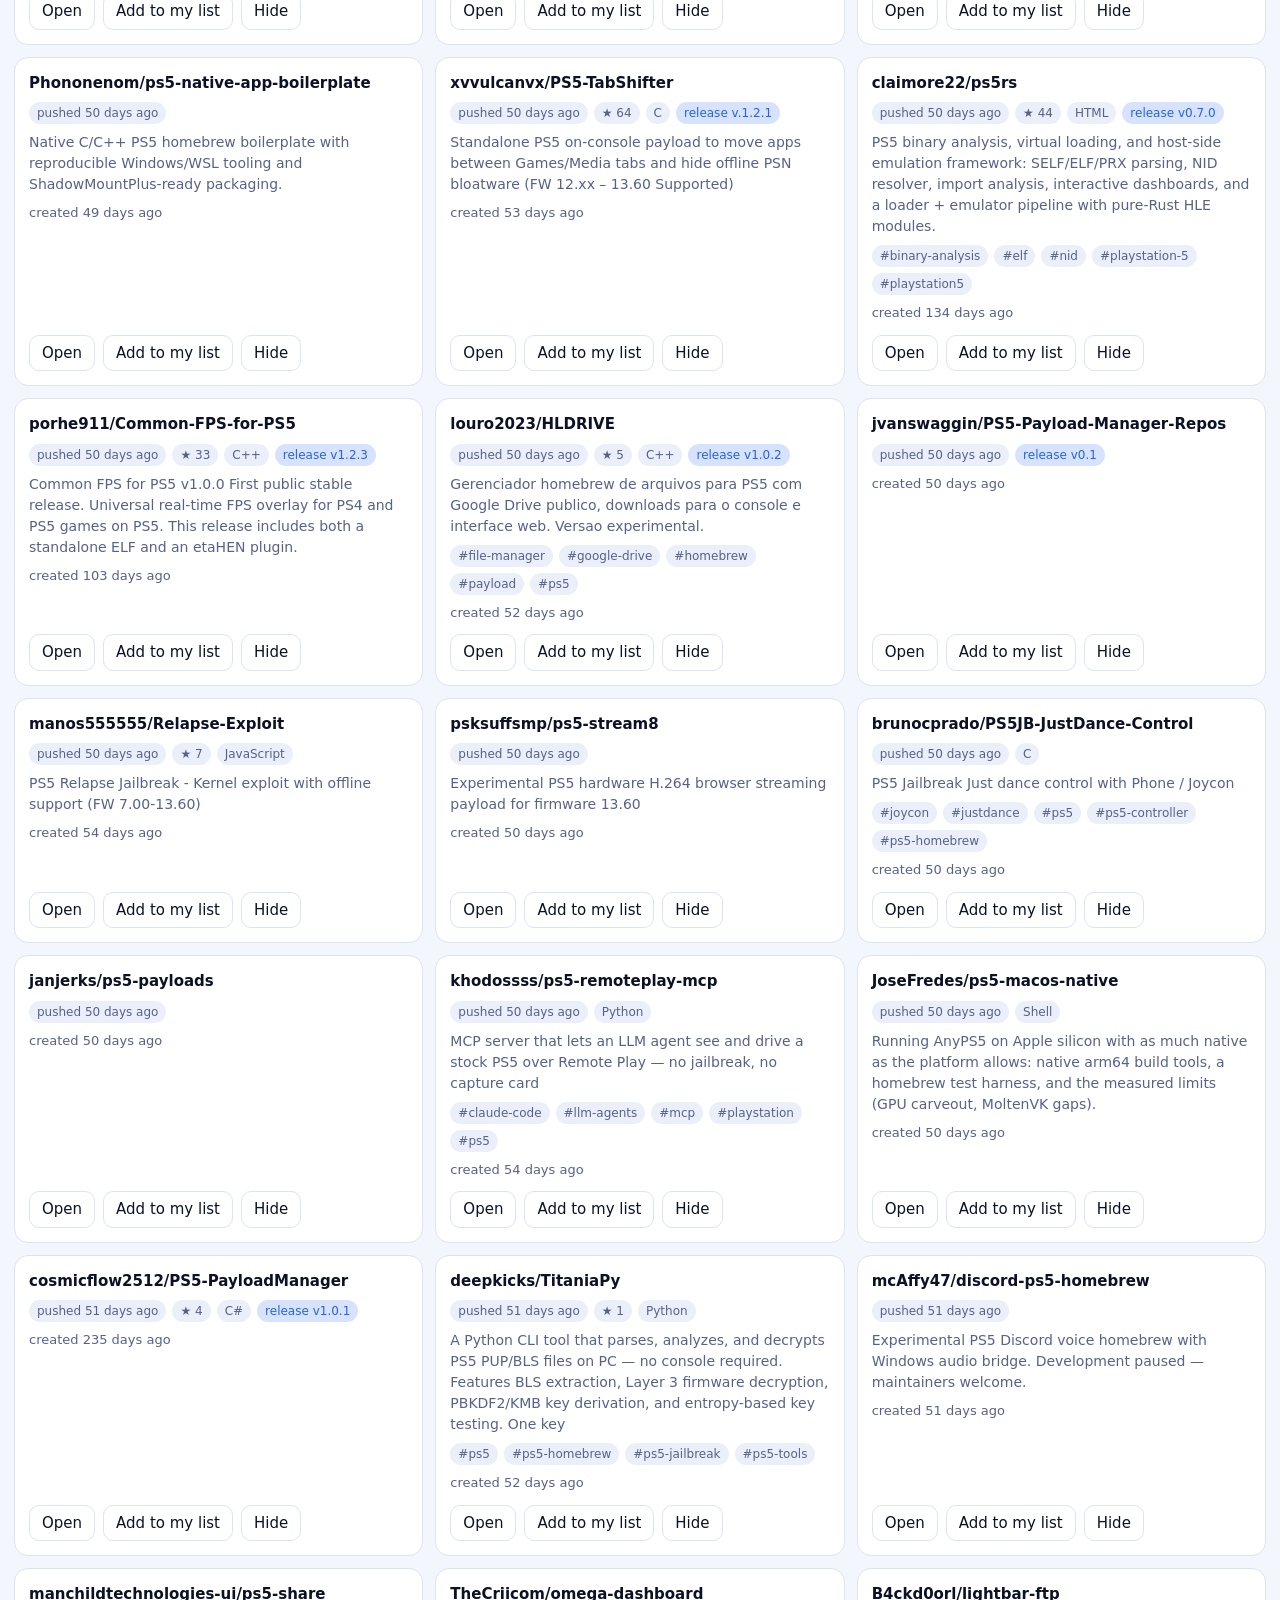
==== commit 7001705a: "feat: add created filter to discover page Add a clearly-labeled filter for newly created repos (สร้า" ====
--- a/discover.html
+++ b/discover.html
@@ -52,13 +52,13 @@
 const SITE_DEFAULT = { owner: "zazha093", repo: "PS5LinkCentalizer" };
 const T = {
   en: { title: "Discover new PS5 projects", search: "Search repos…", back: "Back",
-    day: "Today", week: "7 days", fresh: "New repos", rel: "Has release", all: "All",
+    day: "Today", week: "7 days", created: "Newly created", rel: "Has release", all: "All",
     sRecent: "Recently pushed", sStars: "Most stars", sNew: "Newest repos",
     meta: "{n} shown of {t} · scanned {w}", noData: "No data yet. Run the “Discover new PS5 projects” workflow once (Actions tab) and refresh.",
     none: "Nothing matches this filter.", loadFail: "Could not load discover.json.",
     newB: "NEW", warn: "⚠ unusual stars", open: "Open", translate: "Translate", trOrig: "Show original", trTip: "Sends the descriptions to Google Translate", trFail: "Translation failed, try again later", add: "Add to my list", hide: "Hide", pushed: "pushed", created: "created", release: "release", unhide: "Show hidden ({n})" },
   th: { title: "ค้นหาโปรเจค PS5 ใหม่ๆ", search: "ค้นหา repo…", back: "กลับ",
-    day: "วันนี้", week: "7 วัน", fresh: "repo ใหม่", rel: "มี release", all: "ทั้งหมด",
+    day: "วันนี้", week: "7 วัน", created: "สร้างใหม่", rel: "มี release", all: "ทั้งหมด",
     sRecent: "อัปเดตล่าสุด", sStars: "ดาวเยอะสุด", sNew: "repo ใหม่สุด",
     meta: "แสดง {n} จาก {t} · สแกนเมื่อ {w}", noData: "ยังไม่มีข้อมูล ให้ไปรัน workflow “Discover new PS5 projects” 1 ครั้ง (แท็บ Actions) แล้วรีเฟรช",
     none: "ไม่มีรายการที่ตรงกับตัวกรองนี้", loadFail: "โหลด discover.json ไม่ได้",
@@ -119,7 +119,8 @@
 const inFilter = it => {
   if (filter === "day") return age(it.pushed) <= DAY || age(it.first_seen) <= DAY;
   if (filter === "week") return age(it.pushed) <= 7 * DAY;
-  if (filter === "fresh") return isFresh(it);
+  if (filter === "created") return isFresh(it);
+  if (filter === "updated") return age(it.pushed) <= 7 * DAY && age(it.created) > 7 * DAY;
   if (filter === "rel") return !!it.release;
   return true;
 };
@@ -133,7 +134,7 @@
   for (const [v, k] of [["recent", "sRecent"], ["stars", "sStars"], ["new", "sNew"]]) { const o = h("option", "", t(k)); o.value = v; sel.append(o); }
   sel.value = sort;
   const chips = $("chips"); chips.textContent = "";
-  for (const f of ["day", "week", "fresh", "rel", "all"]) {
+  for (const f of ["day", "week", "created", "updated", "rel", "all"]) {
     const b = h("button", "d-btn" + (f === filter ? " on" : ""), t(f)); b.type = "button";
     b.onclick = () => { filter = f; render(); }; chips.append(b);
   }
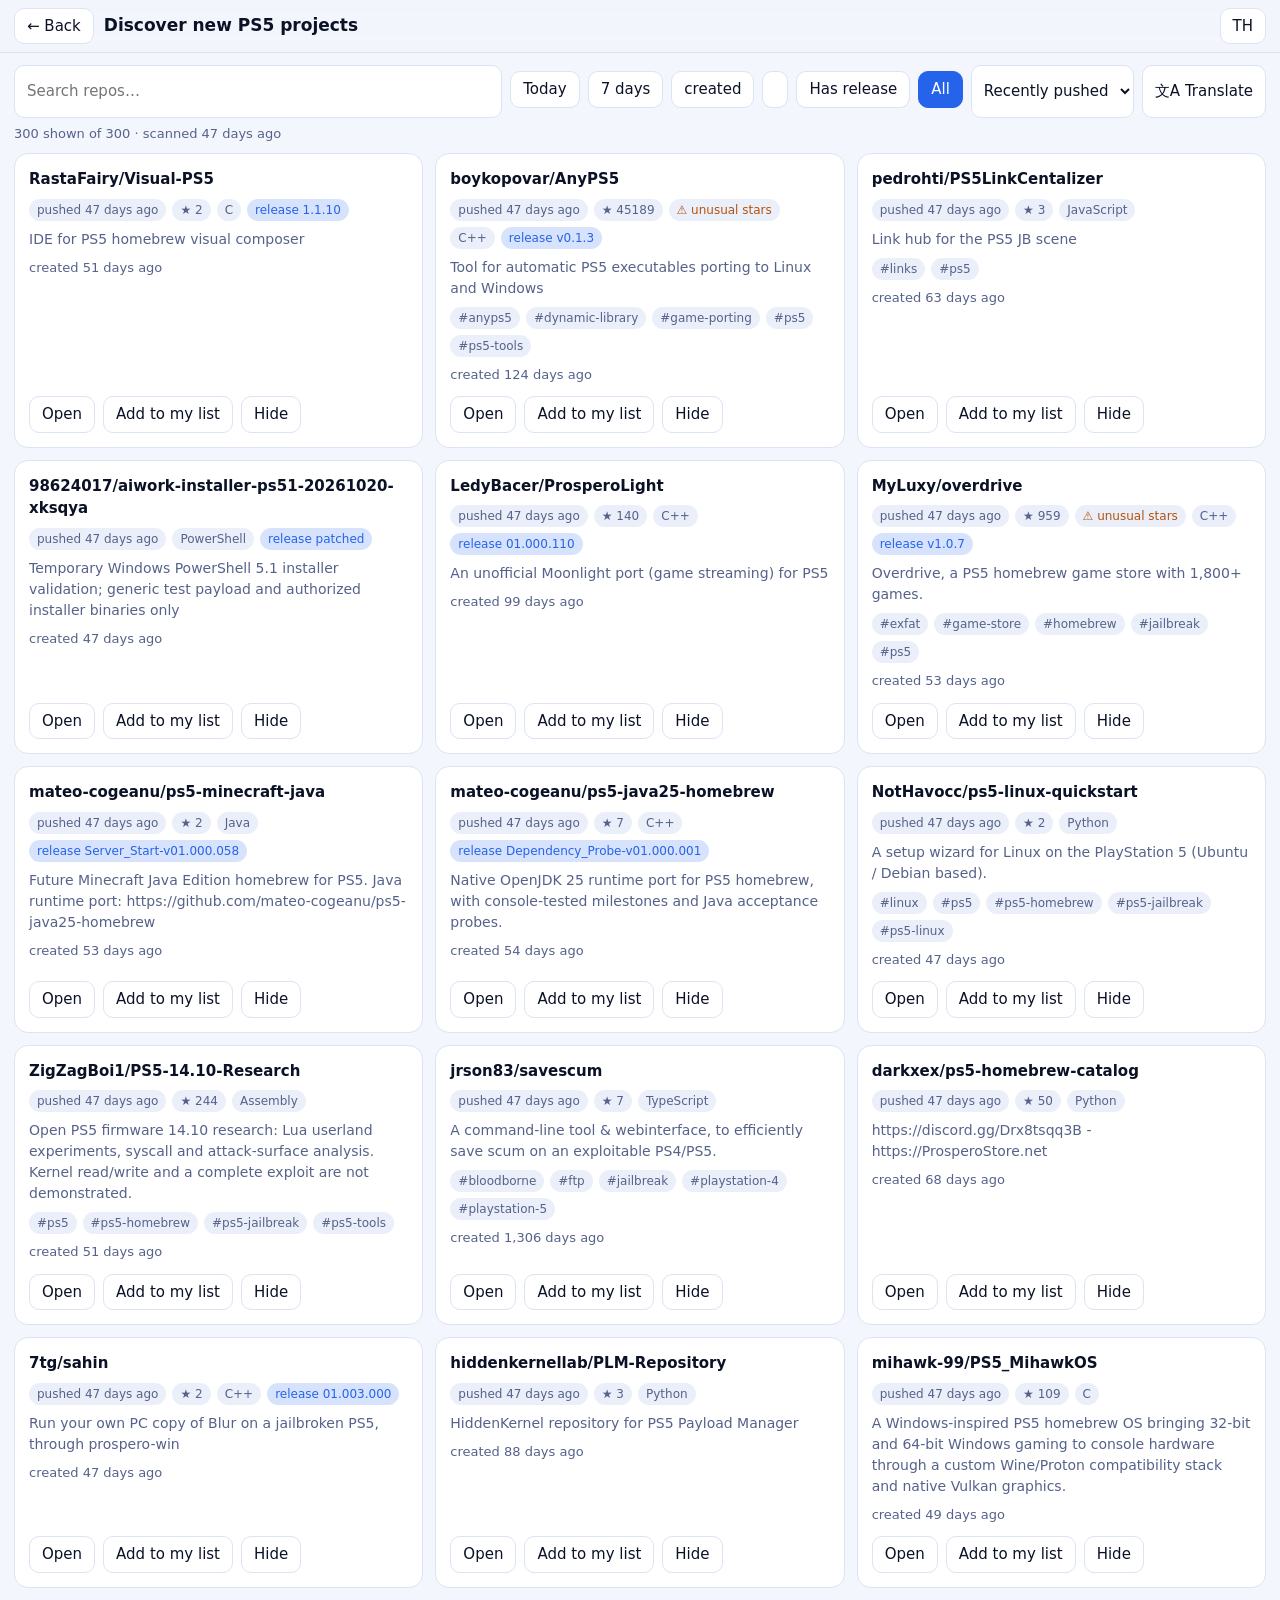
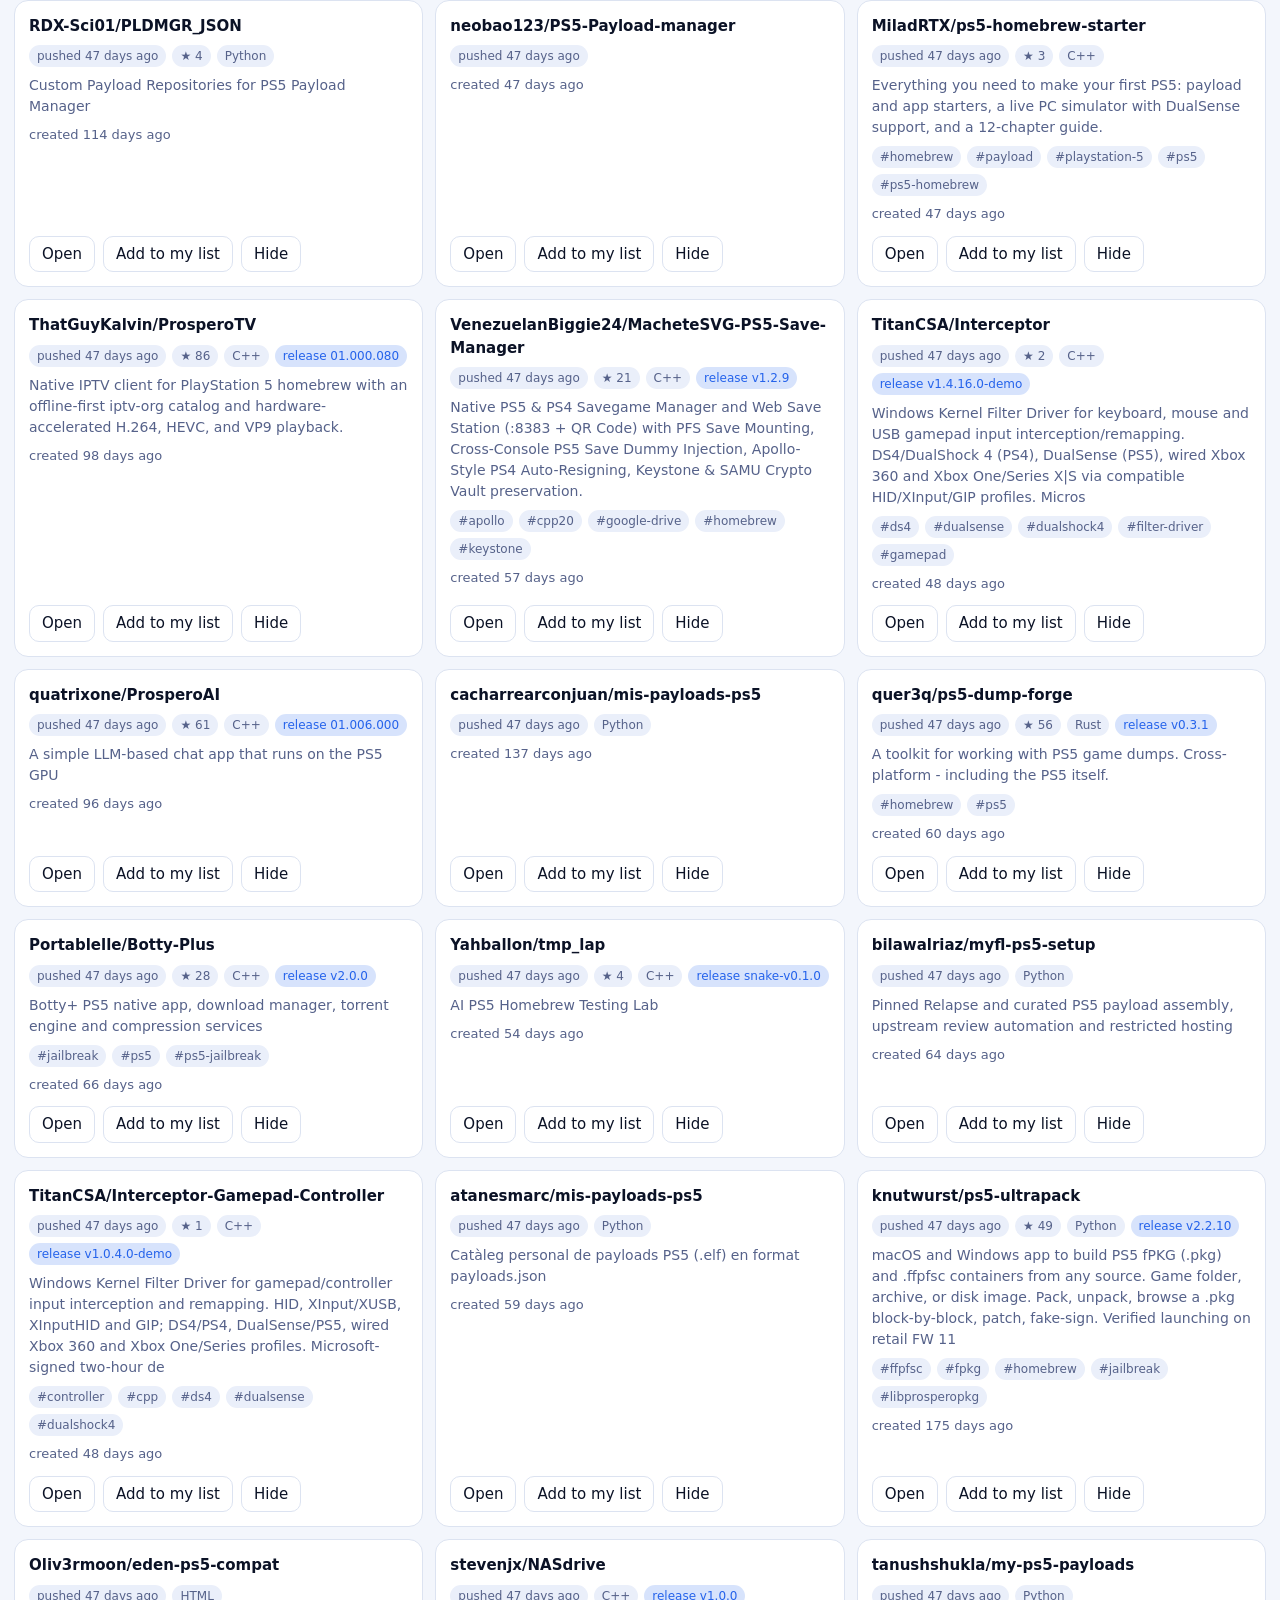
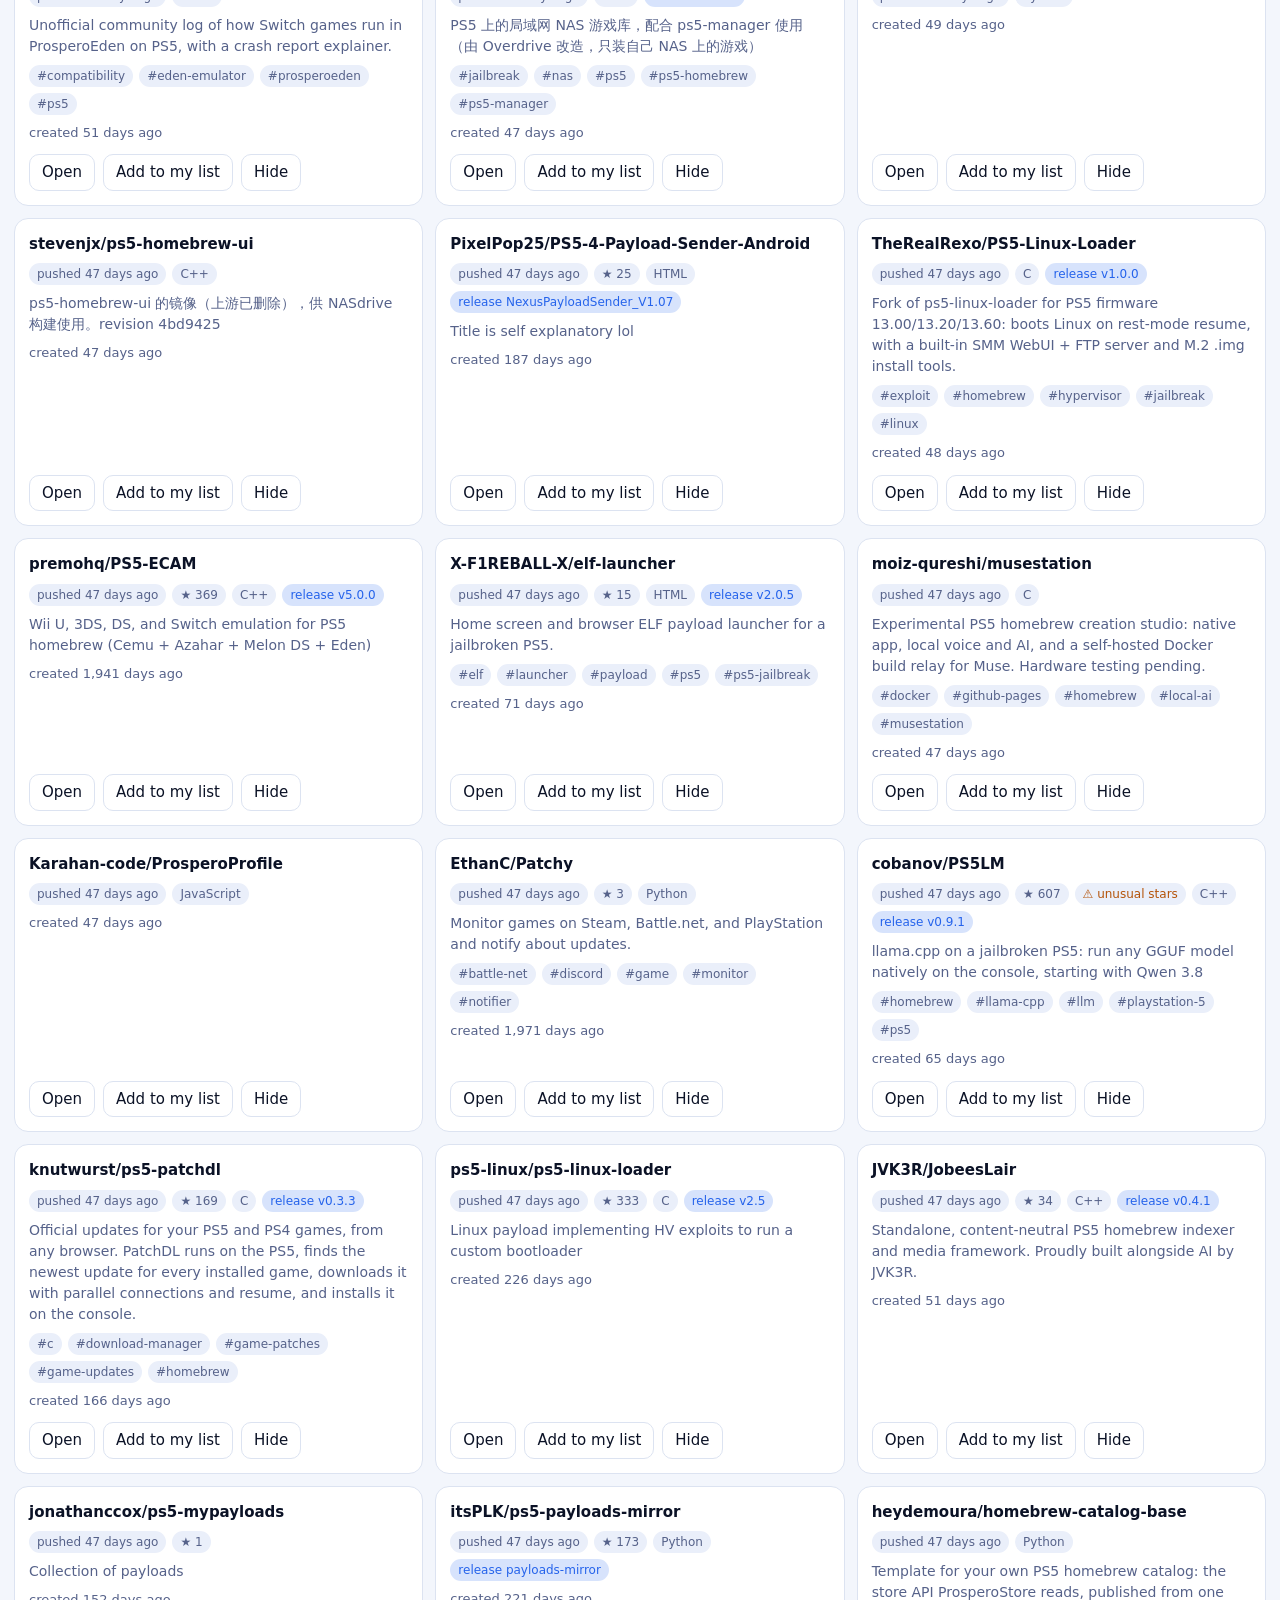
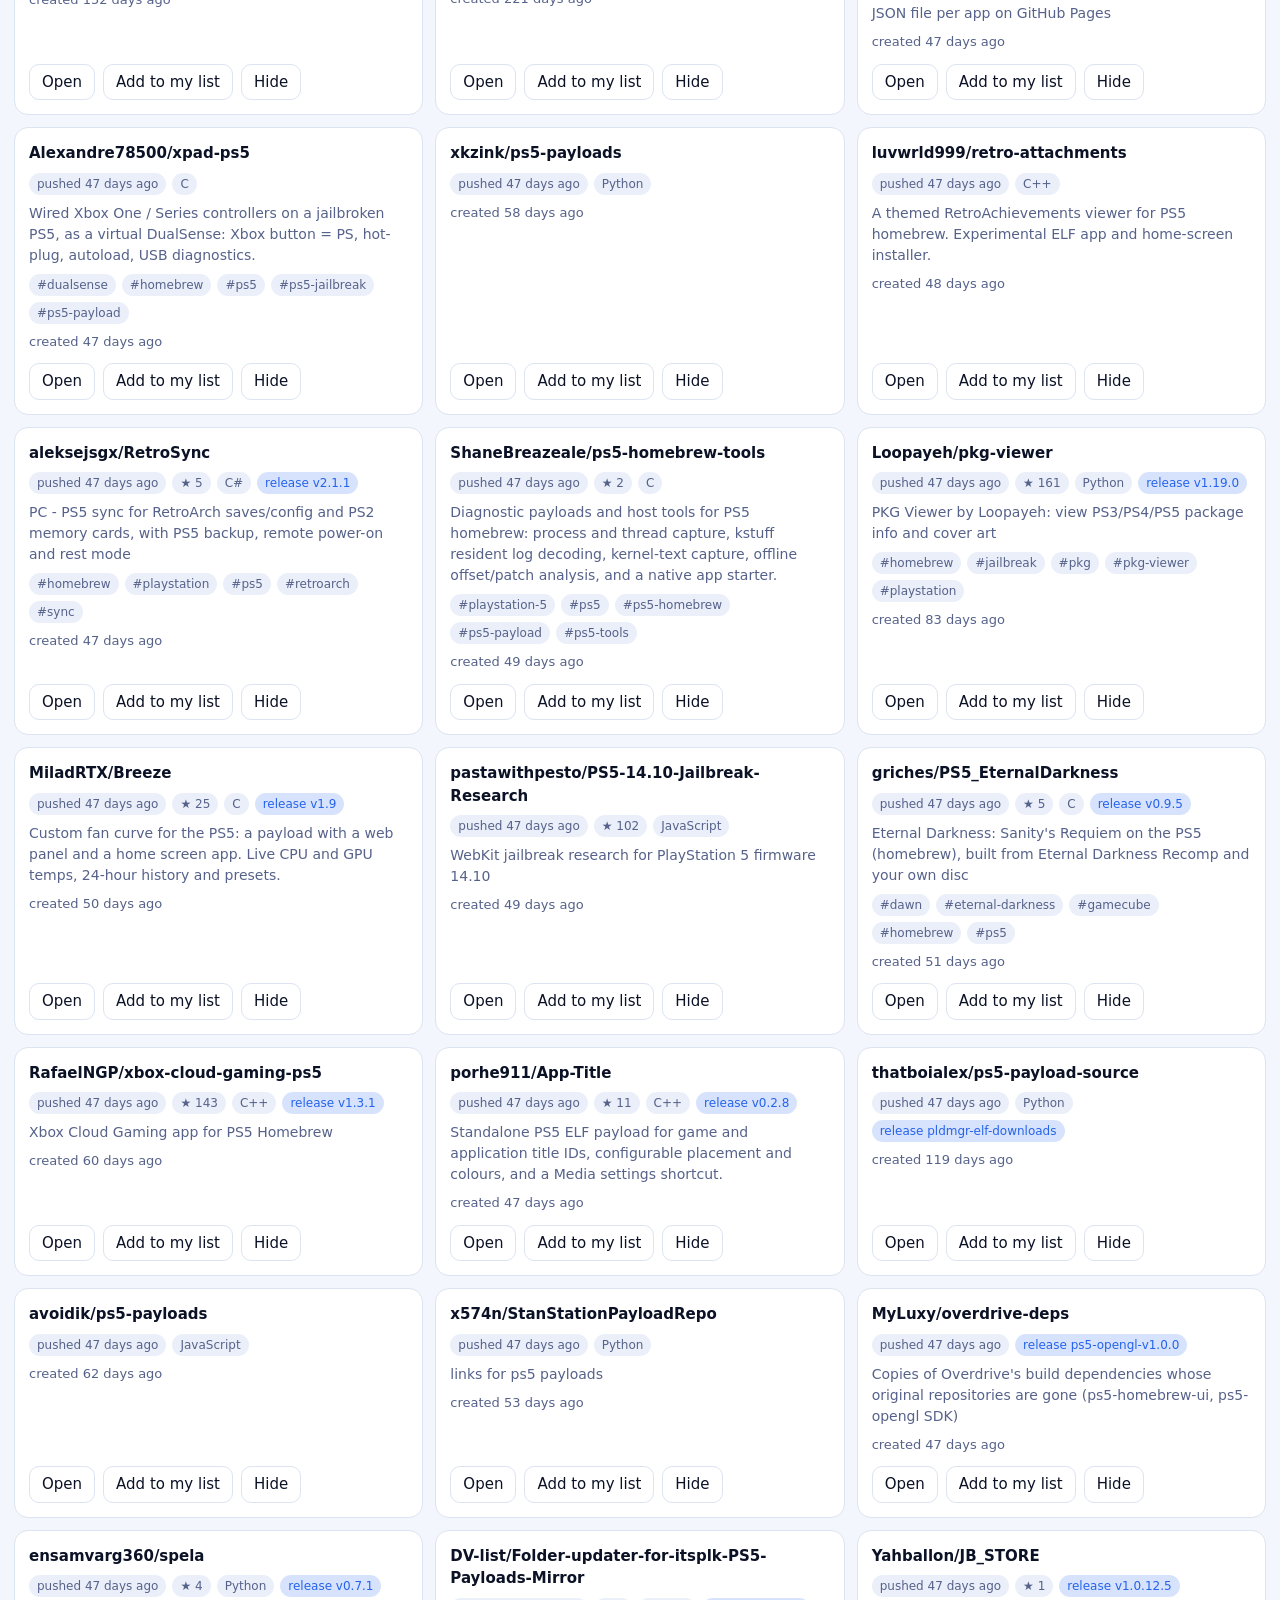
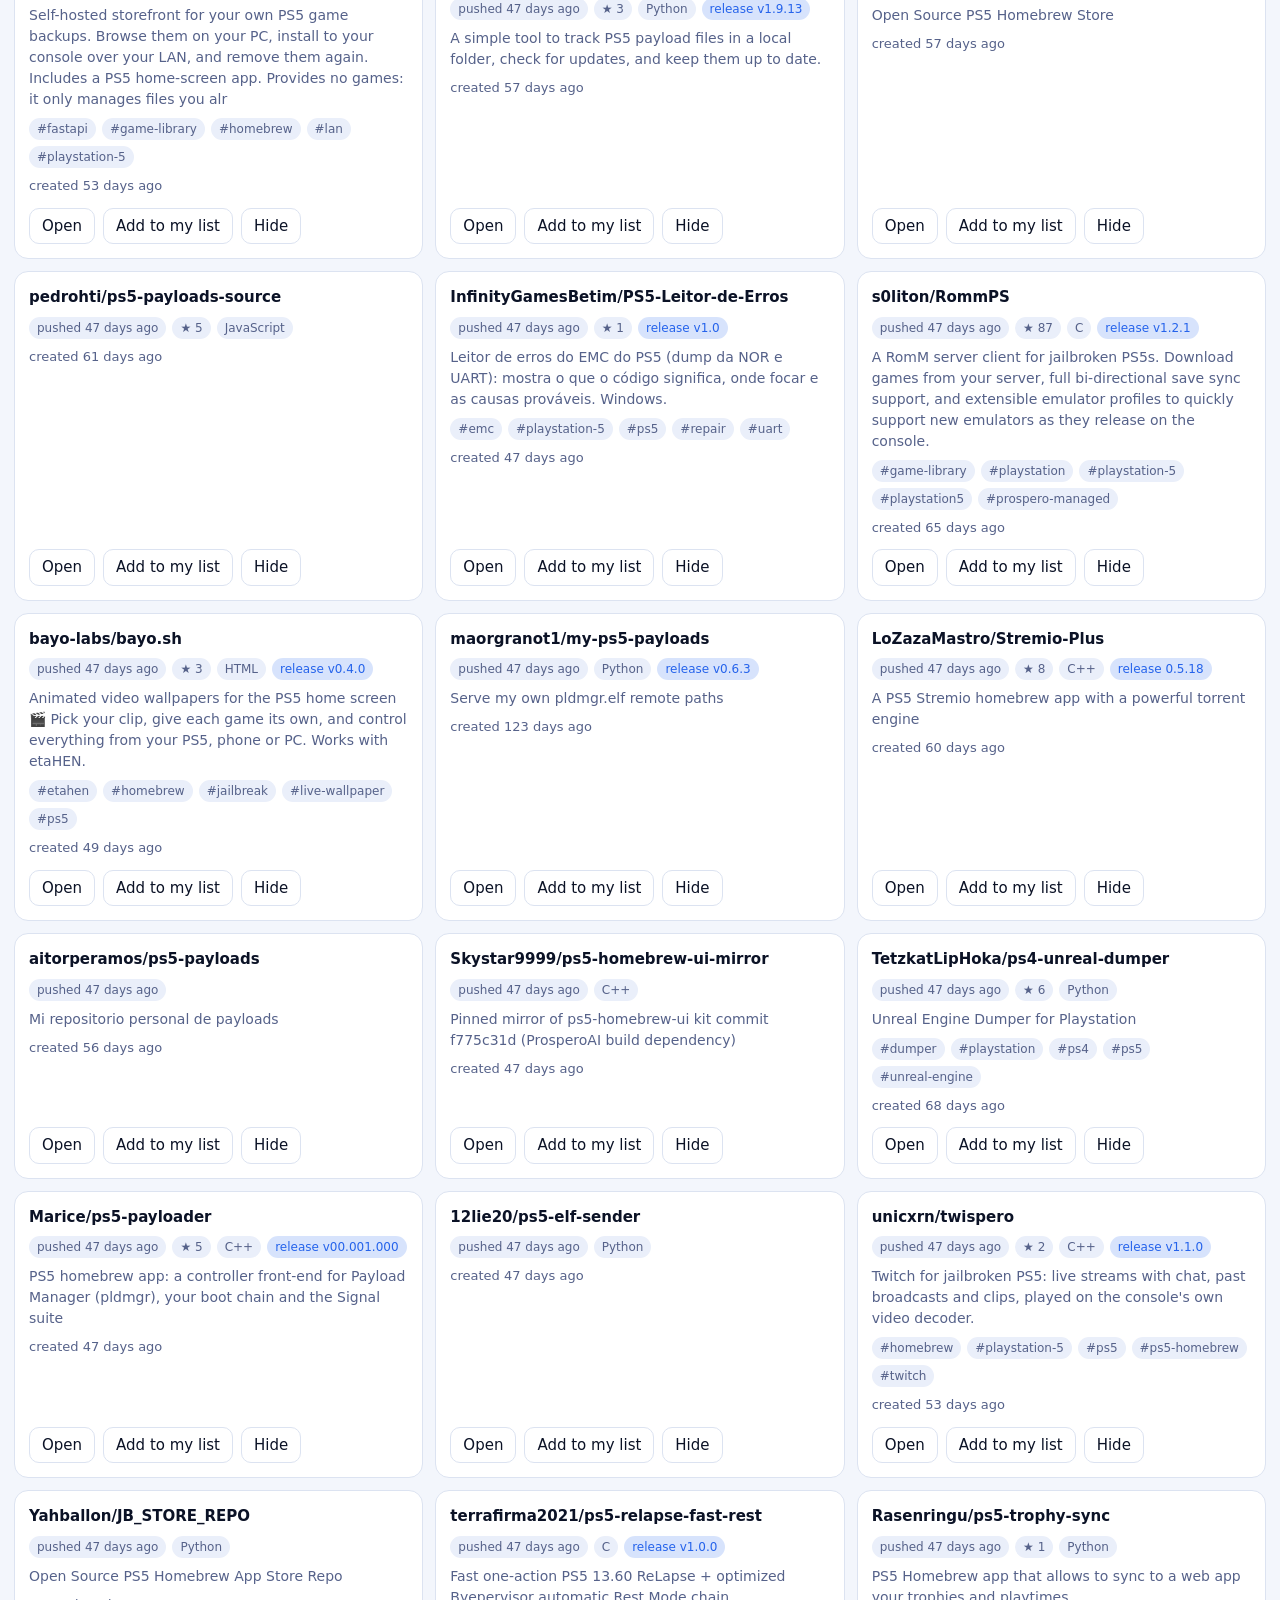
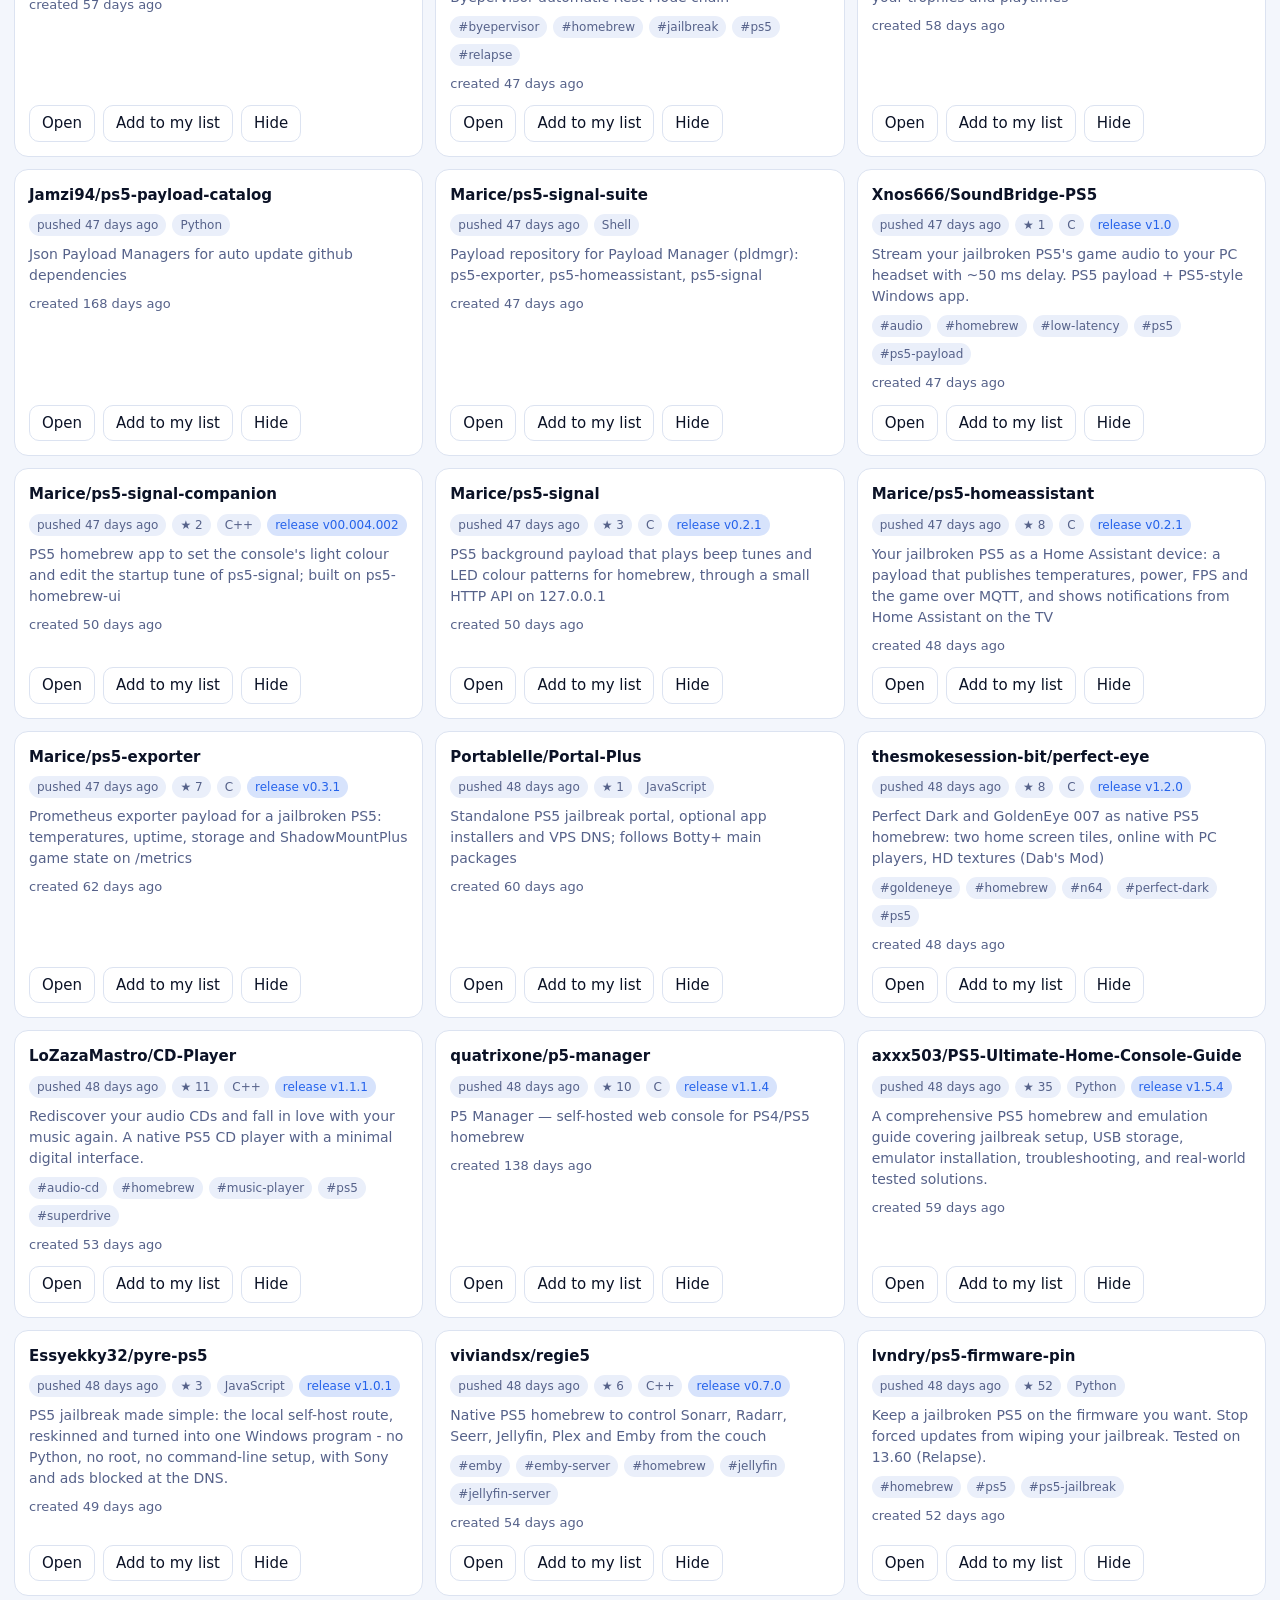
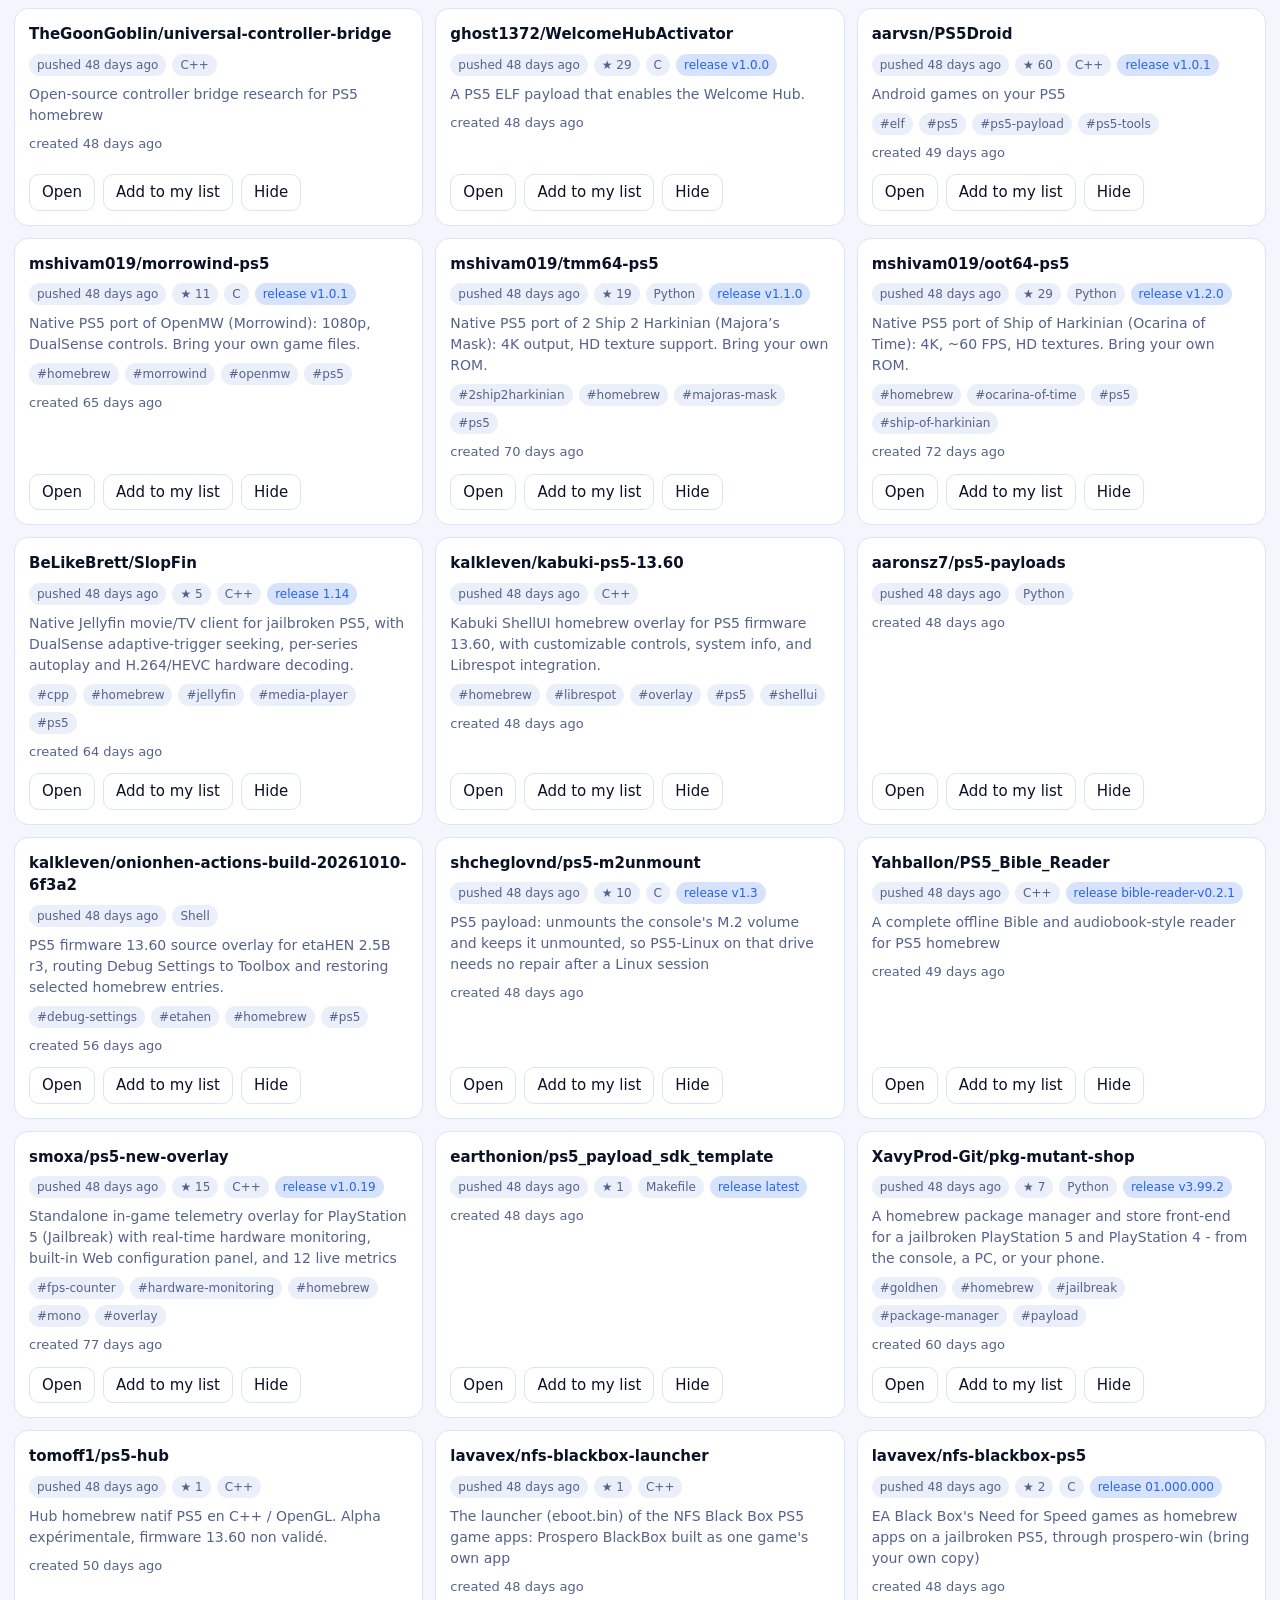
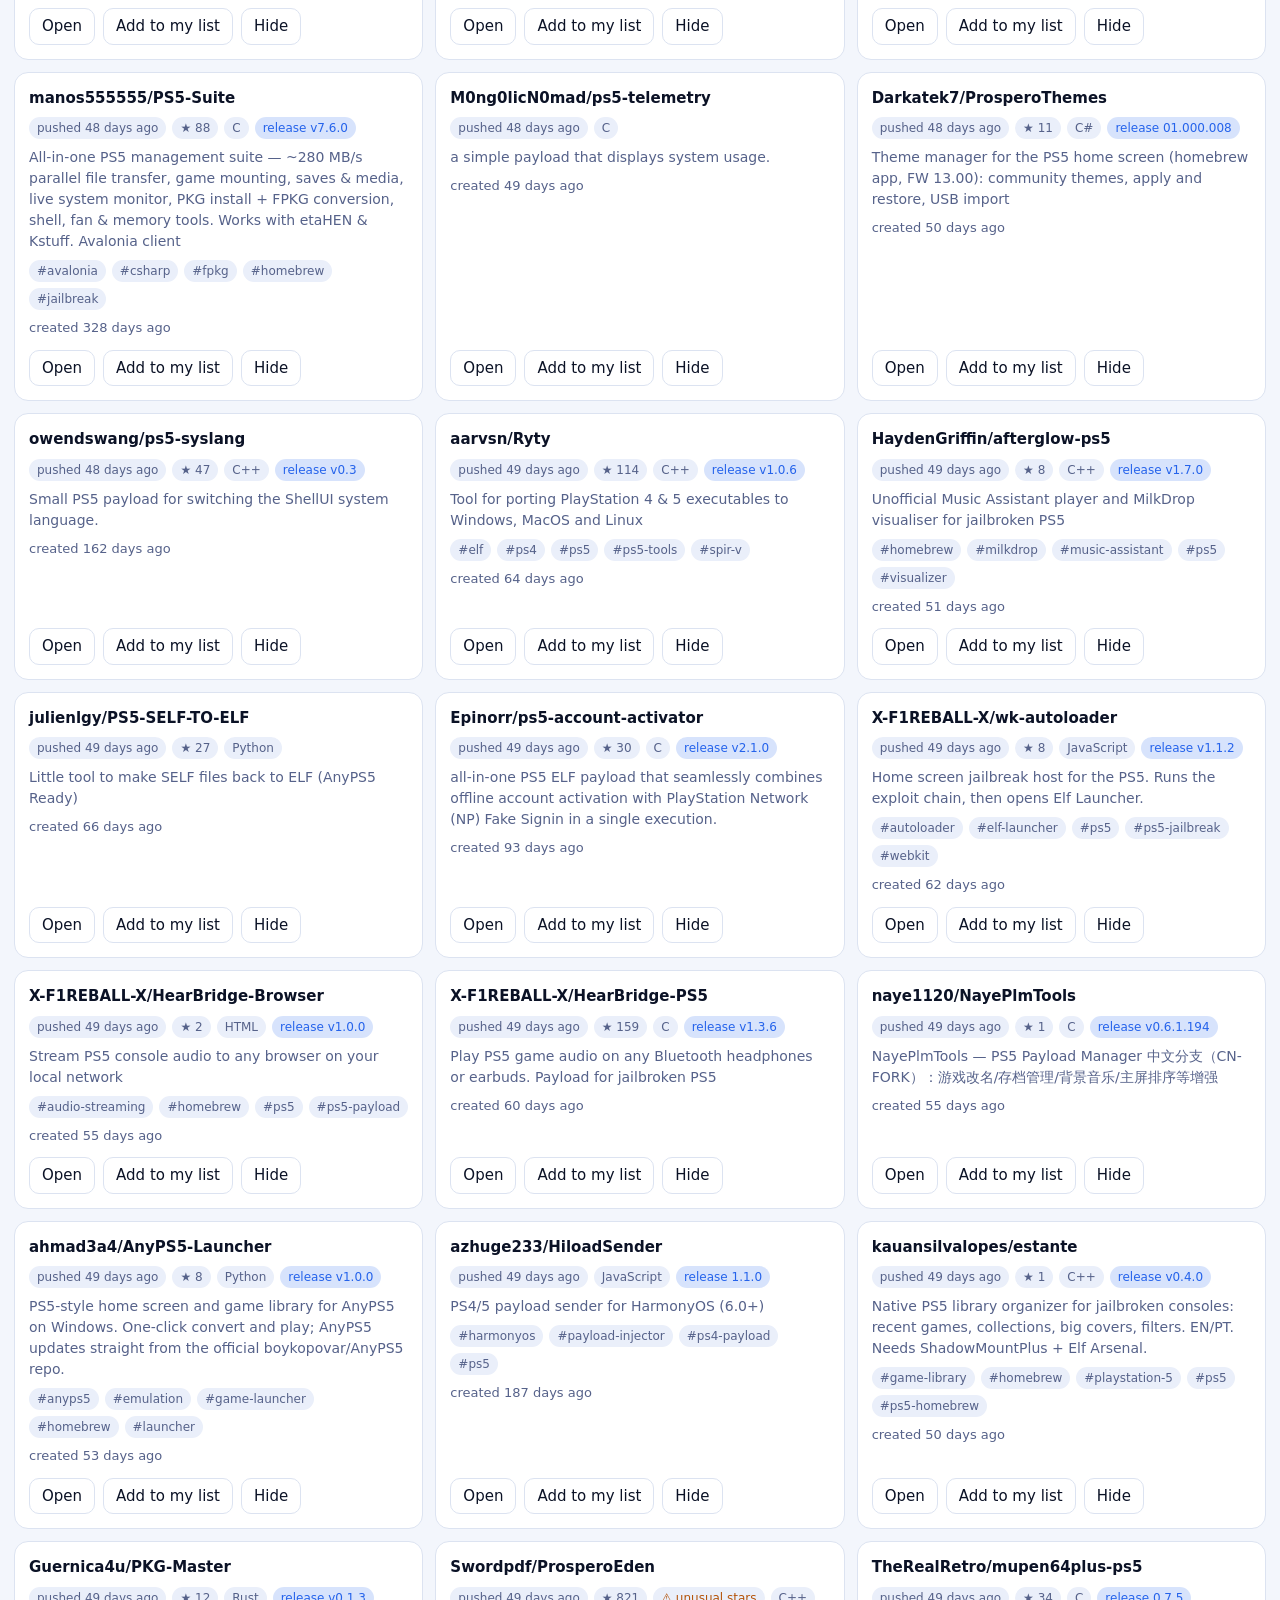
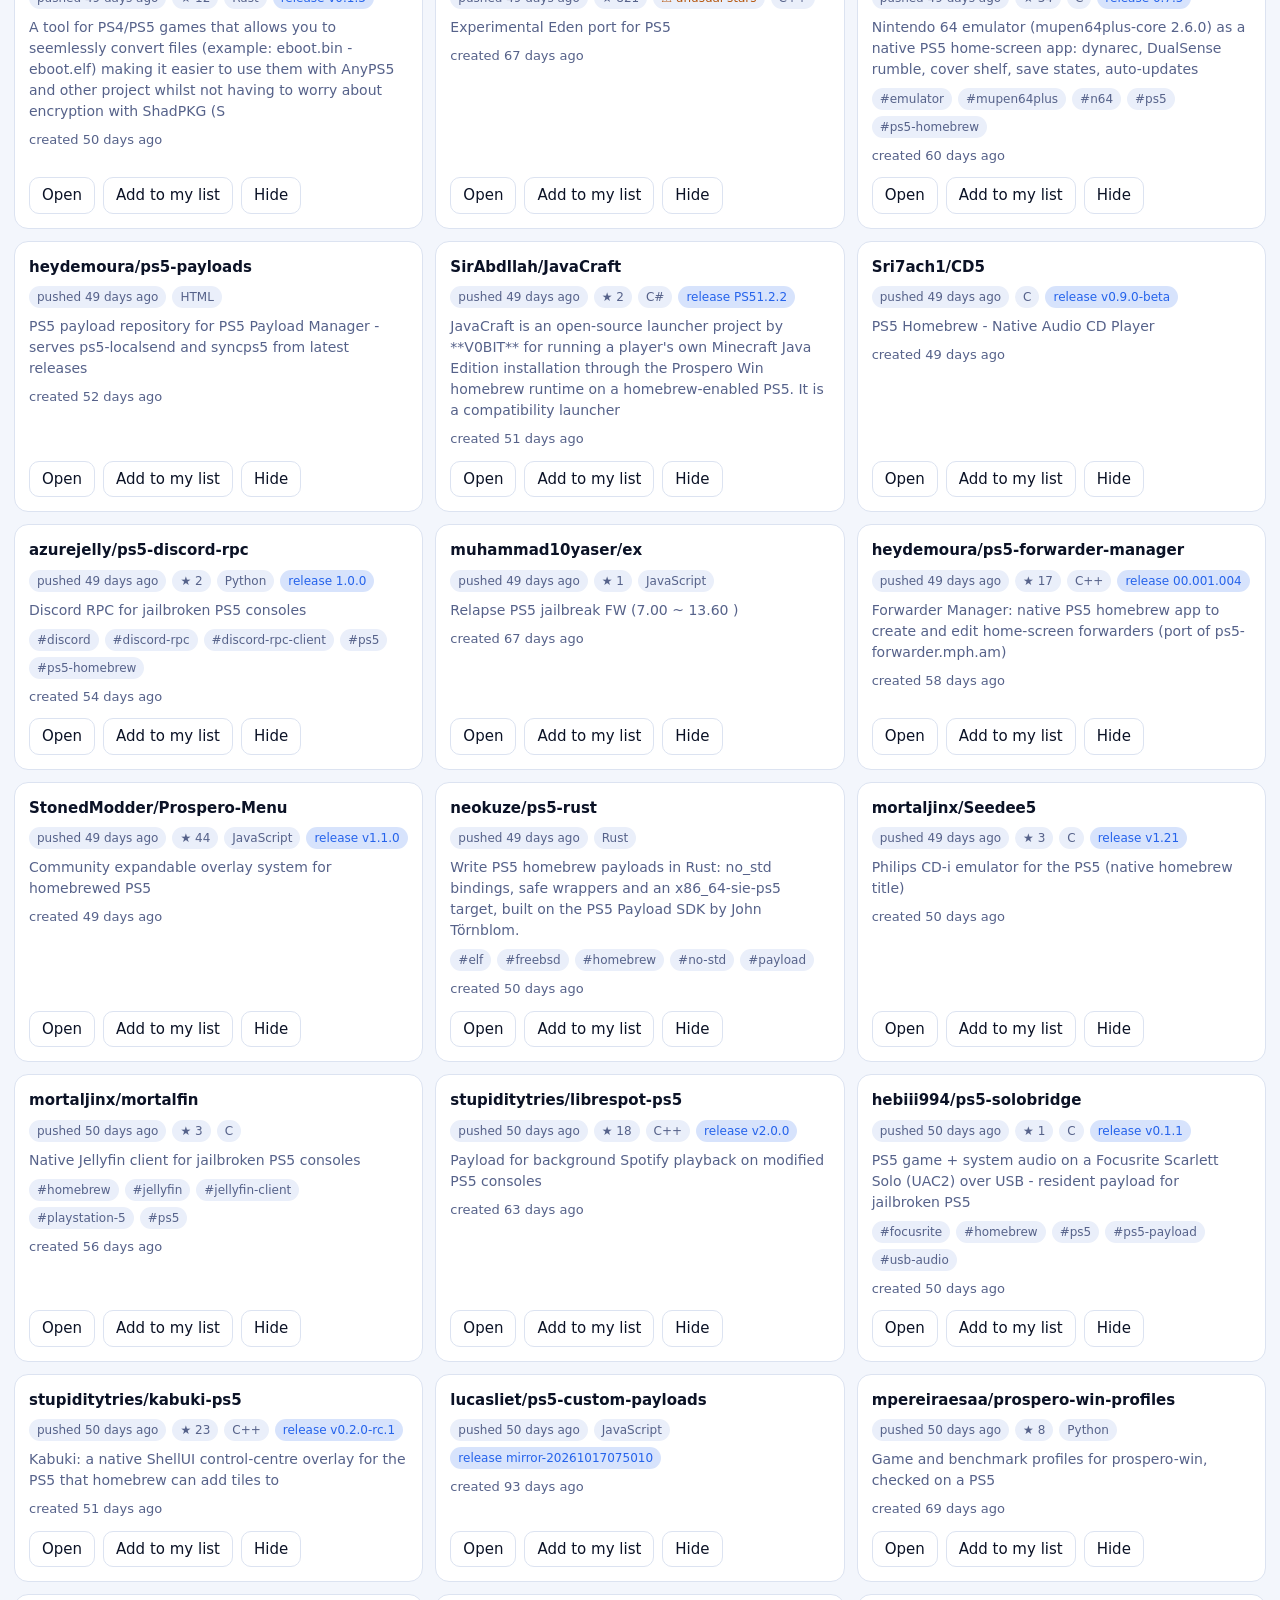
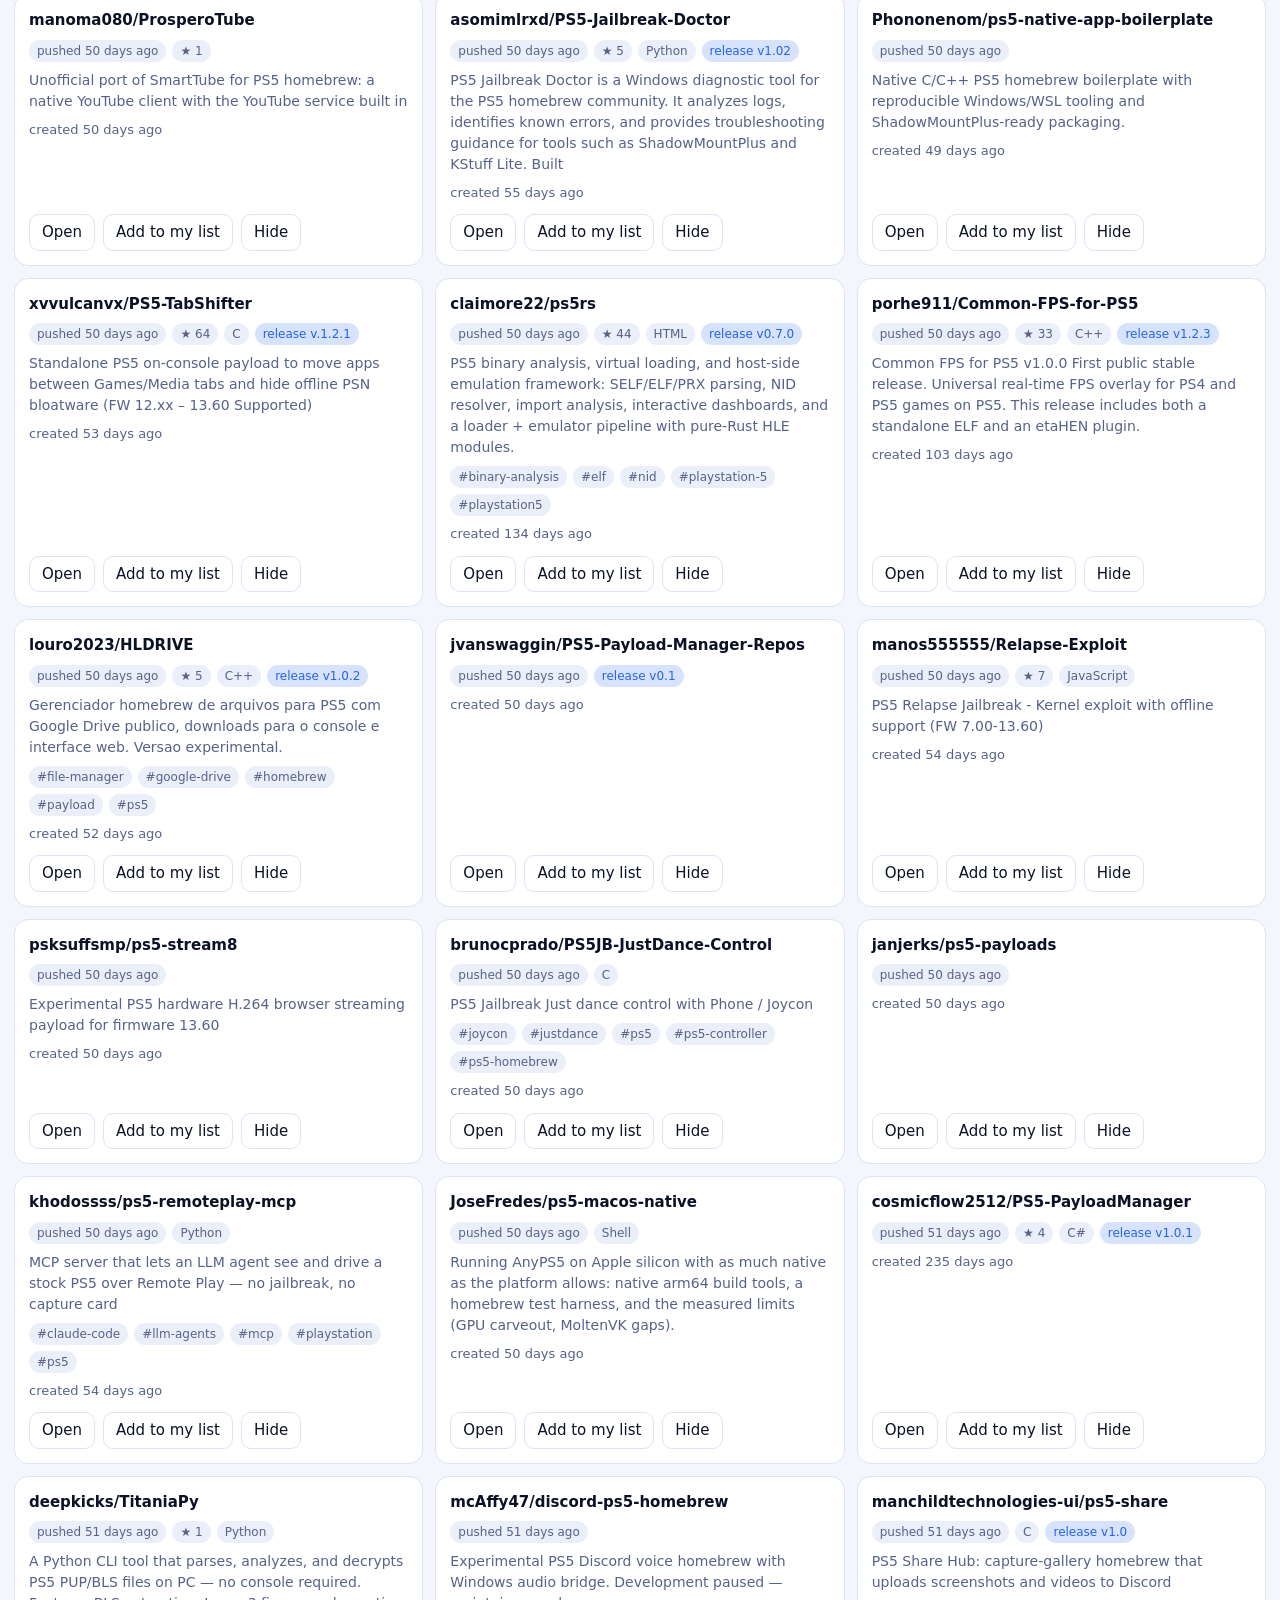
==== commit 92ea3762: "feat: move filter chips next to search box on discover page ย้ายชิปตัวกรอง (วันนี้ / 7 วัน / สร้างให" ====
--- a/discover.html
+++ b/discover.html
@@ -39,10 +39,10 @@
 <main class="wrap">
   <div class="d-tools">
     <input id="q" type="search" autocomplete="off">
+    <div id="chips" class="d-chips"></div>
     <select id="sort"></select>
     <button class="d-btn" id="tr" type="button"></button>
   </div>
-  <div class="d-chips" id="chips"></div>
   <div class="d-meta" id="meta"></div>
   <div class="d-grid" id="grid"></div>
   <div class="d-empty" id="empty" hidden></div>
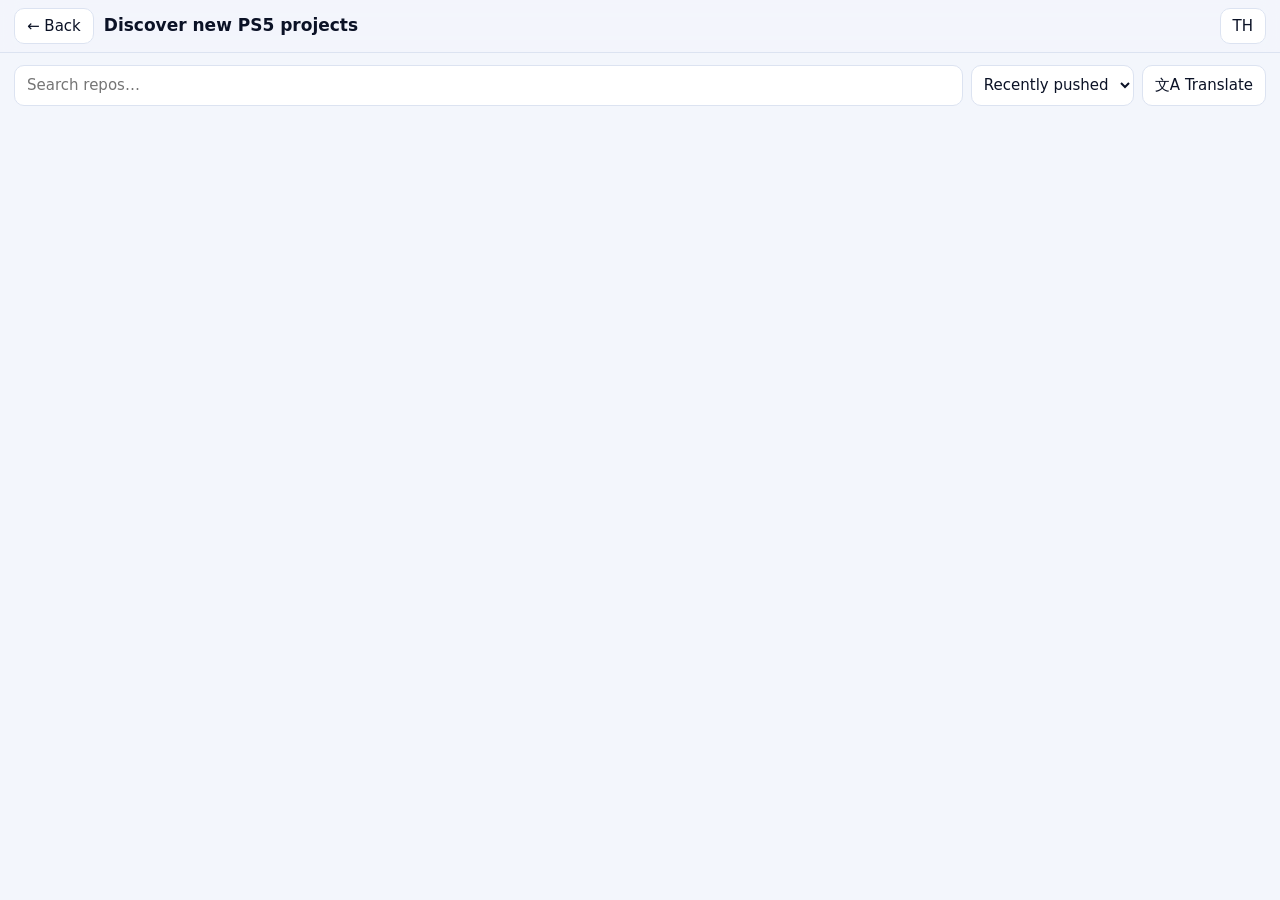
==== commit c54c2b2d: "feat: add created sort option to discover page dropdown เพิ่มตัวเลือก "สร้างใหม่" (Newly created) ใน" ====
--- a/discover.html
+++ b/discover.html
@@ -39,7 +39,6 @@
 <main class="wrap">
   <div class="d-tools">
     <input id="q" type="search" autocomplete="off">
-    <div id="chips" class="d-chips"></div>
     <select id="sort"></select>
     <button class="d-btn" id="tr" type="button"></button>
   </div>
@@ -53,13 +52,13 @@
 const T = {
   en: { title: "Discover new PS5 projects", search: "Search repos…", back: "Back",
     day: "Today", week: "7 days", created: "Newly created", rel: "Has release", all: "All",
-    sRecent: "Recently pushed", sStars: "Most stars", sNew: "Newest repos",
+    sRecent: "Recently pushed", sStars: "Most stars", sNew: "Newest repos", sCreated: "Newly created",
     meta: "{n} shown of {t} · scanned {w}", noData: "No data yet. Run the “Discover new PS5 projects” workflow once (Actions tab) and refresh.",
     none: "Nothing matches this filter.", loadFail: "Could not load discover.json.",
     newB: "NEW", warn: "⚠ unusual stars", open: "Open", translate: "Translate", trOrig: "Show original", trTip: "Sends the descriptions to Google Translate", trFail: "Translation failed, try again later", add: "Add to my list", hide: "Hide", pushed: "pushed", created: "created", release: "release", unhide: "Show hidden ({n})" },
   th: { title: "ค้นหาโปรเจค PS5 ใหม่ๆ", search: "ค้นหา repo…", back: "กลับ",
     day: "วันนี้", week: "7 วัน", created: "สร้างใหม่", rel: "มี release", all: "ทั้งหมด",
-    sRecent: "อัปเดตล่าสุด", sStars: "ดาวเยอะสุด", sNew: "repo ใหม่สุด",
+    sRecent: "อัปเดตล่าสุด", sStars: "ดาวเยอะสุด", sNew: "repo ใหม่สุด", sCreated: "สร้างใหม่",
     meta: "แสดง {n} จาก {t} · สแกนเมื่อ {w}", noData: "ยังไม่มีข้อมูล ให้ไปรัน workflow “Discover new PS5 projects” 1 ครั้ง (แท็บ Actions) แล้วรีเฟรช",
     none: "ไม่มีรายการที่ตรงกับตัวกรองนี้", loadFail: "โหลด discover.json ไม่ได้",
     newB: "ใหม่", warn: "⚠ ดาวผิดปกติ", open: "เปิด", translate: "แปลภาษา", trOrig: "ดูต้นฉบับ", trTip: "ข้อความคำอธิบายจะถูกส่งไป Google Translate", trFail: "แปลไม่สำเร็จ ลองใหม่ภายหลัง", add: "เพิ่มเข้ารายการ", hide: "ซ่อน", pushed: "อัปเดต", created: "สร้างเมื่อ", release: "release", unhide: "แสดงที่ซ่อน ({n})" },
@@ -131,7 +130,7 @@
   $("lang").textContent = lang === "th" ? "EN" : "TH";
   $("tr").textContent = "文A " + t(trOn ? "trOrig" : "translate"); $("tr").title = t("trTip"); $("tr").classList.toggle("on", trOn);
   const sel = $("sort"); sel.textContent = "";
-  for (const [v, k] of [["recent", "sRecent"], ["stars", "sStars"], ["new", "sNew"]]) { const o = h("option", "", t(k)); o.value = v; sel.append(o); }
+  for (const [v, k] of [["recent", "sRecent"], ["stars", "sStars"], ["new", "sNew"], ["created", "sCreated"]]) { const o = h("option", "", t(k)); o.value = v; sel.append(o); }
   sel.value = sort;
   const chips = $("chips"); chips.textContent = "";
   for (const f of ["day", "week", "created", "updated", "rel", "all"]) {
@@ -145,8 +144,9 @@
   if (!data.items.length) { empty.textContent = t("noData"); empty.hidden = false; $("meta").textContent = ""; return; }
   const q = query.trim().toLowerCase();
   let list = data.items.filter(it => REPO_OK.test(it.repo) && inFilter(it) && (showHidden || !hidden.has(it.repo)) &&
-    (!q || `${it.repo} ${it.description} ${it.topics.join(" ")} ${it.language}`.toLowerCase().includes(q)));
-  list.sort(sort === "stars" ? (a, b) => b.stars - a.stars : sort === "new" ? (a, b) => b.created.localeCompare(a.created) : (a, b) => b.pushed.localeCompare(a.pushed));
+    (!q || `${it.repo} ${it.description} ${it.topics.join(" ")} ${it.language}`.toLowerCase().includes(q)) &&
+    (sort !== "created" || isFresh(it)));
+  list.sort(sort === "stars" ? (a, b) => b.stars - a.stars : sort === "created" ? (a, b) => b.created.localeCompare(a.created) : sort === "new" ? (a, b) => b.created.localeCompare(a.created) : (a, b) => b.pushed.localeCompare(a.pushed));
   $("meta").textContent = t("meta").replace("{n}", list.length).replace("{t}", data.items.length).replace("{w}", data.updated ? rel(data.updated) : "—");
   if (!list.length) { empty.textContent = t("none"); empty.hidden = false; return; }
 
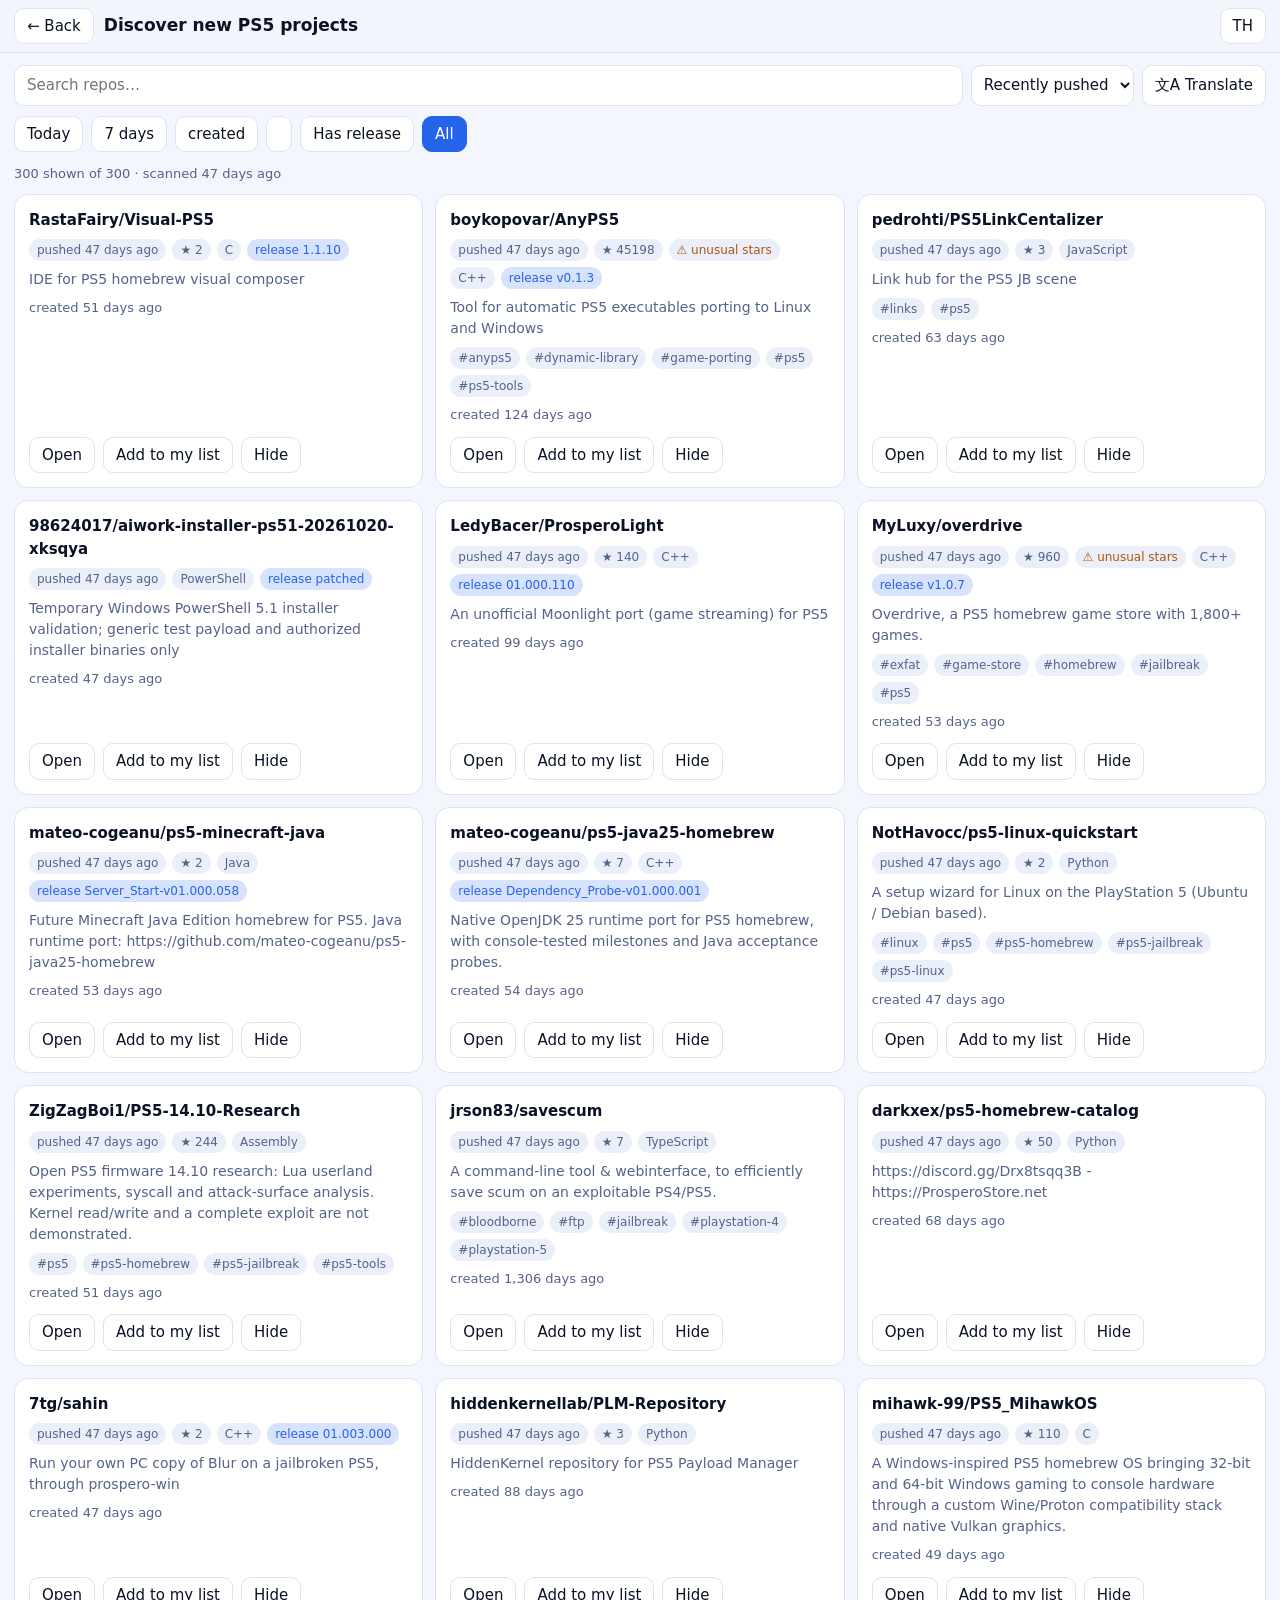
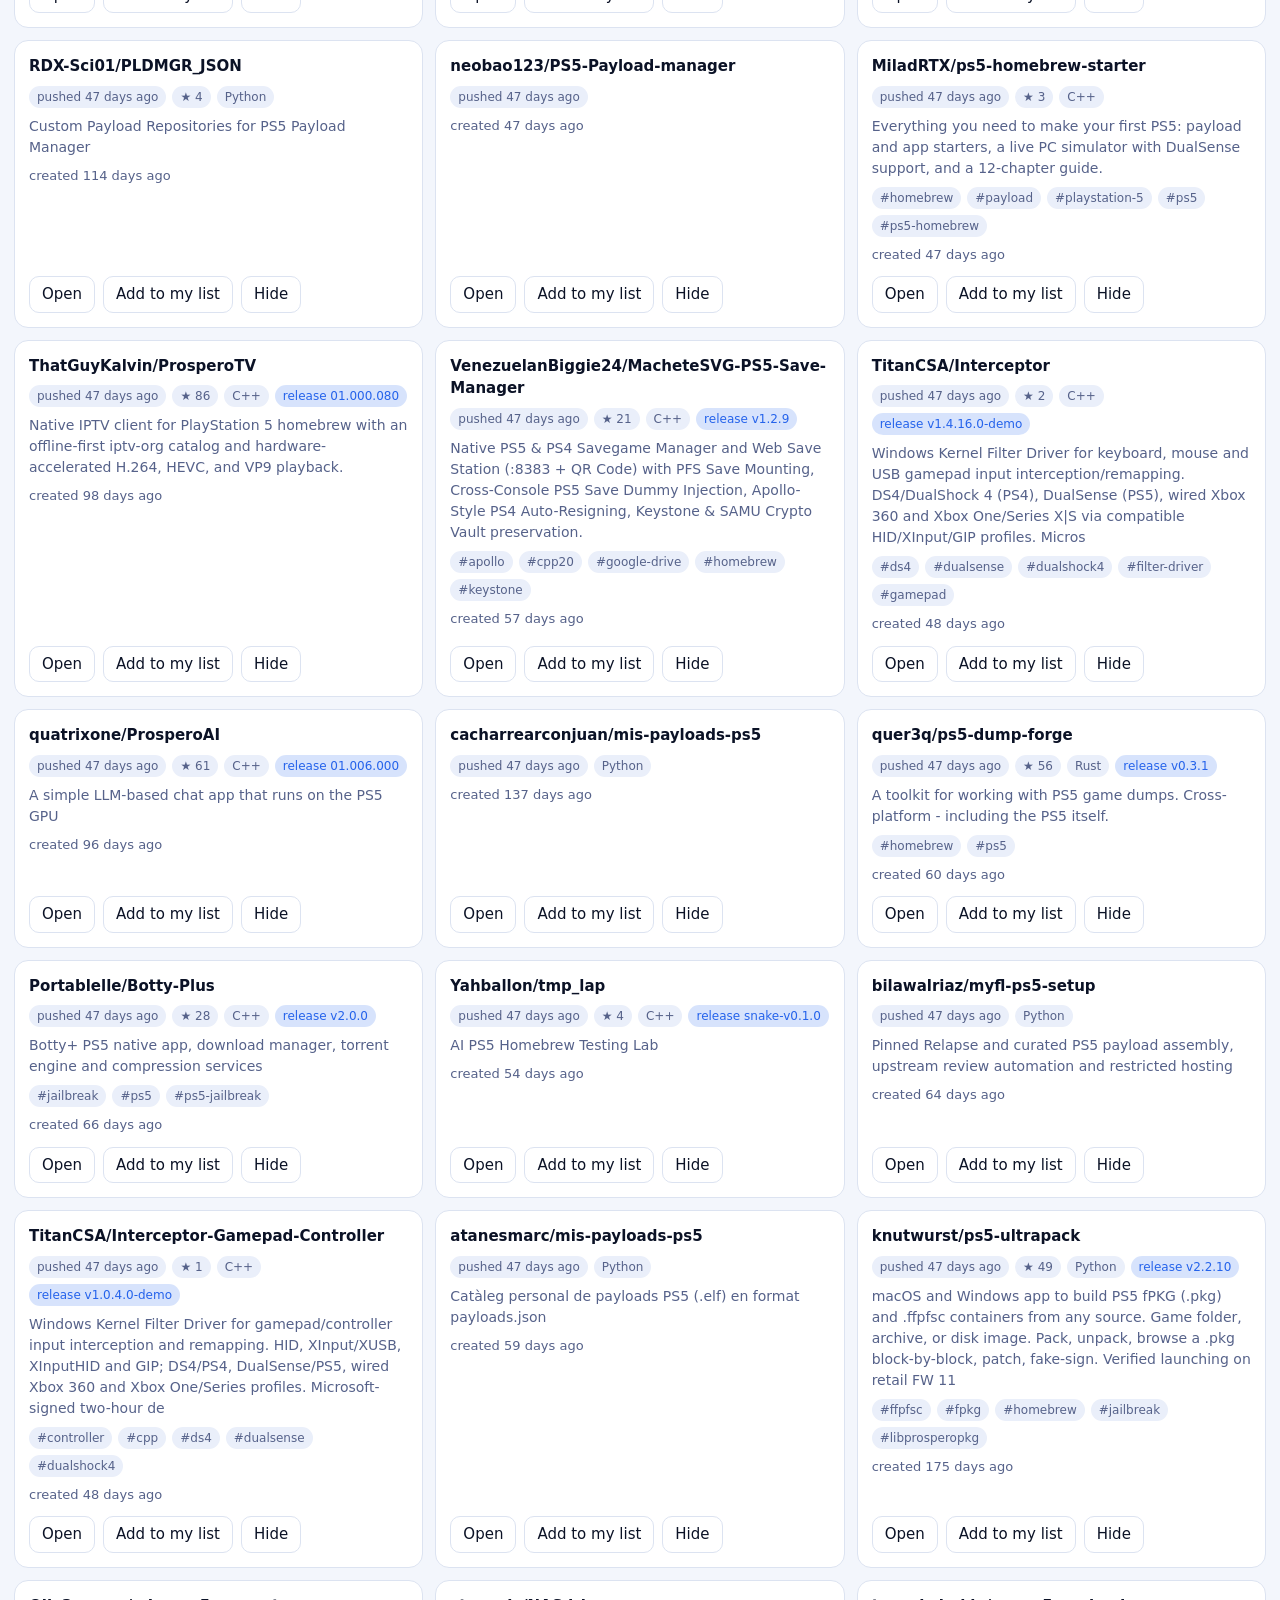
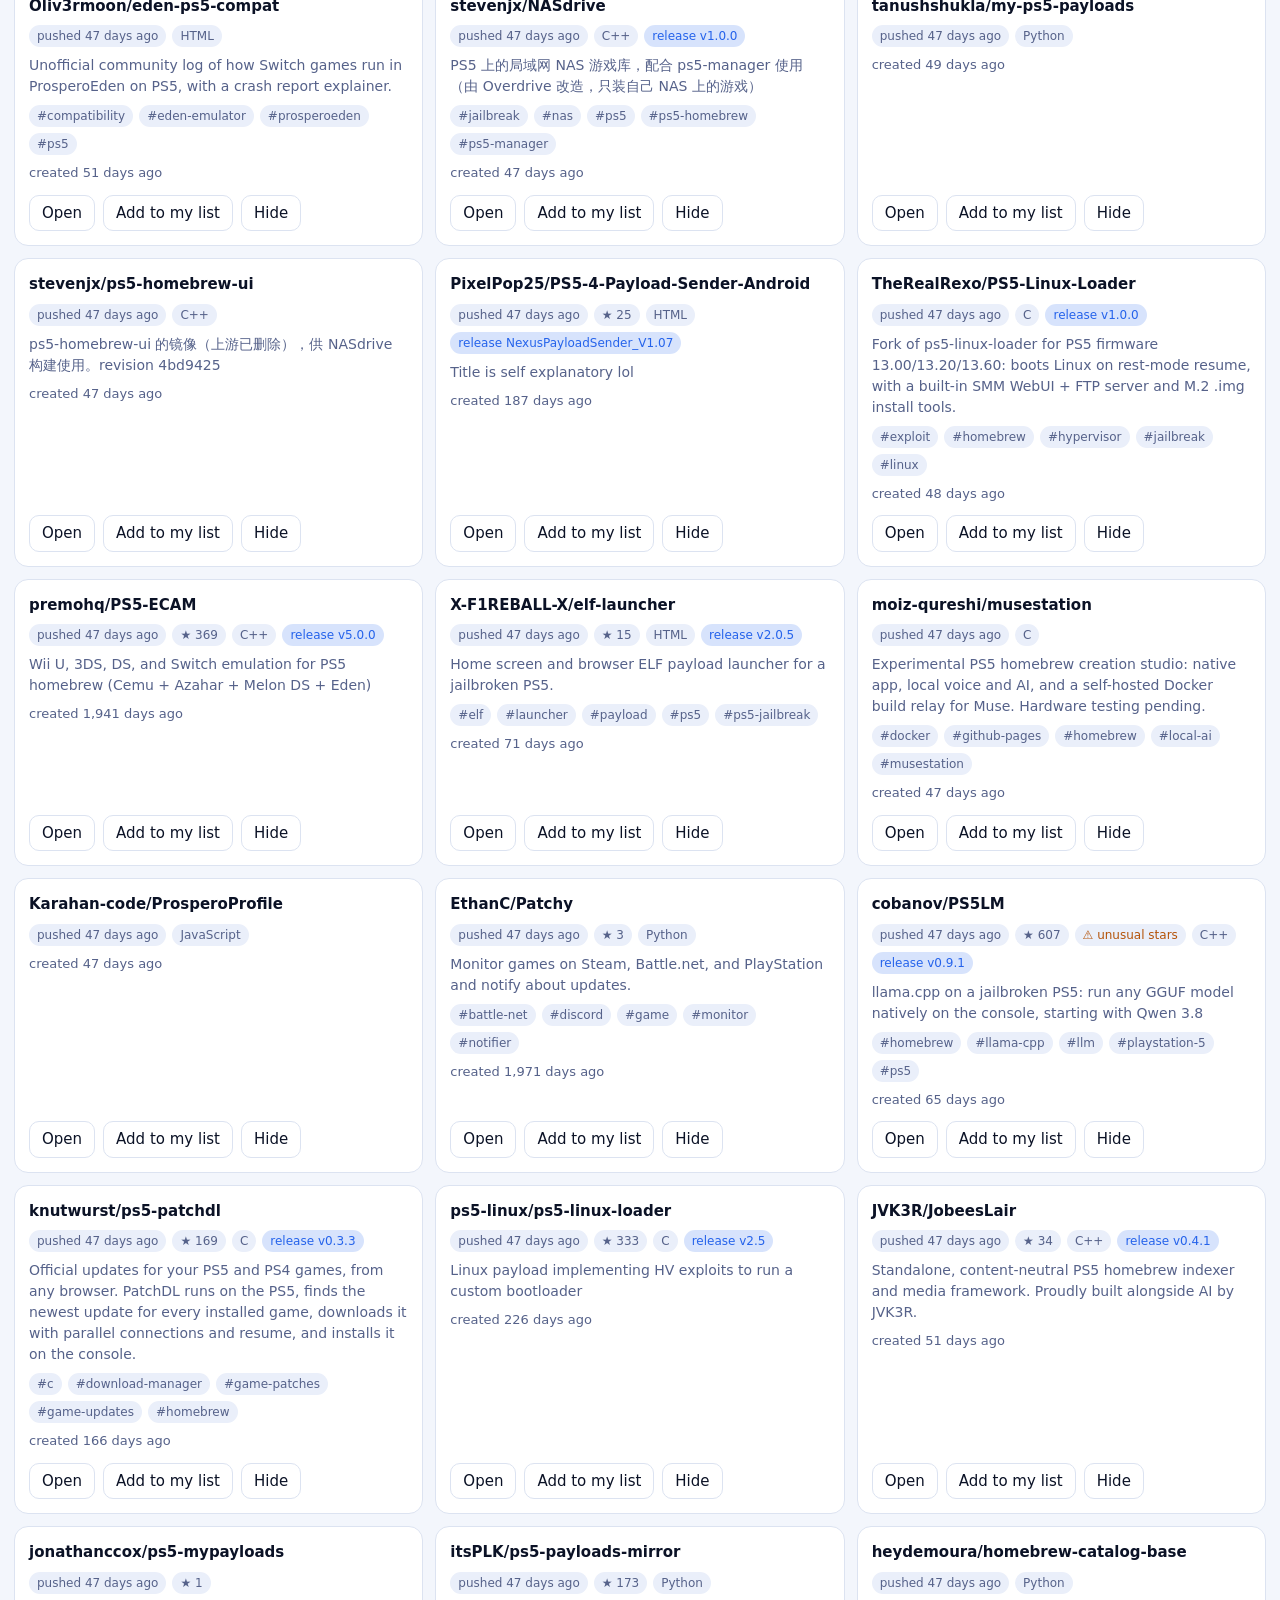
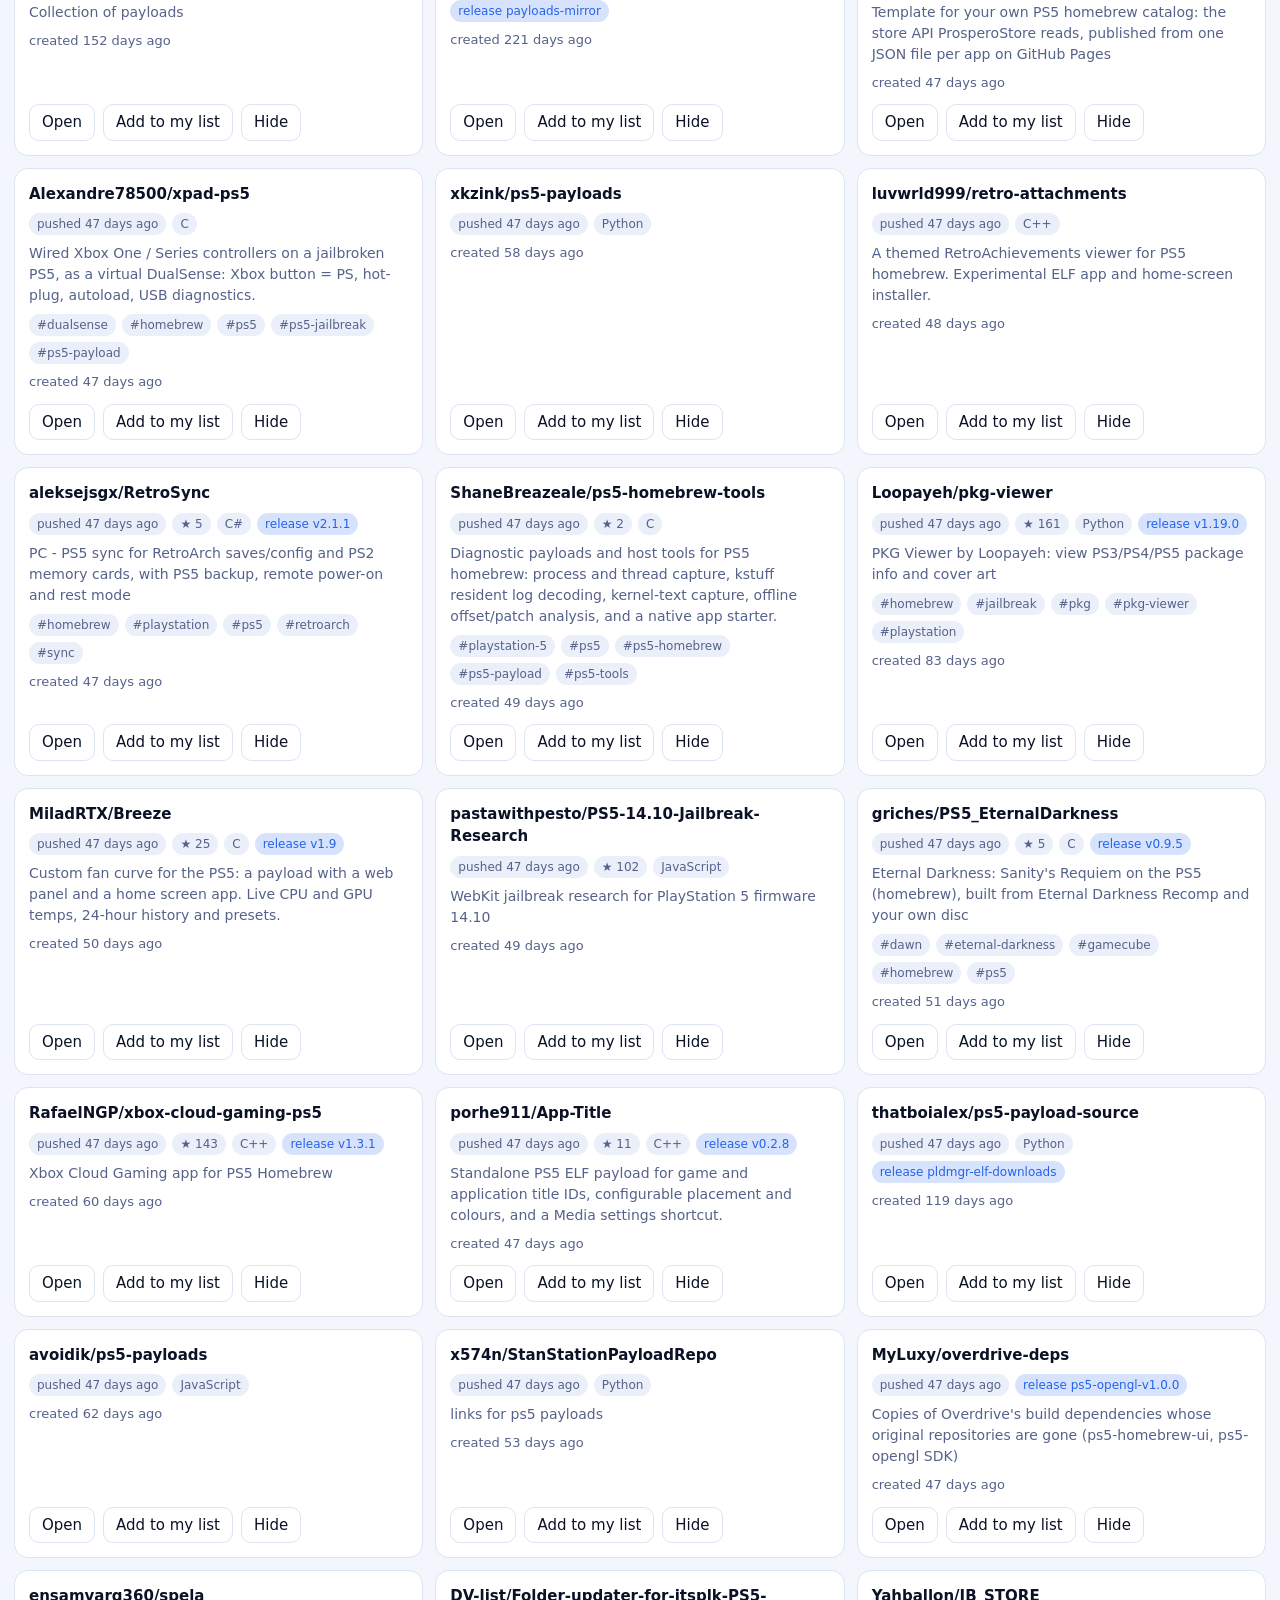
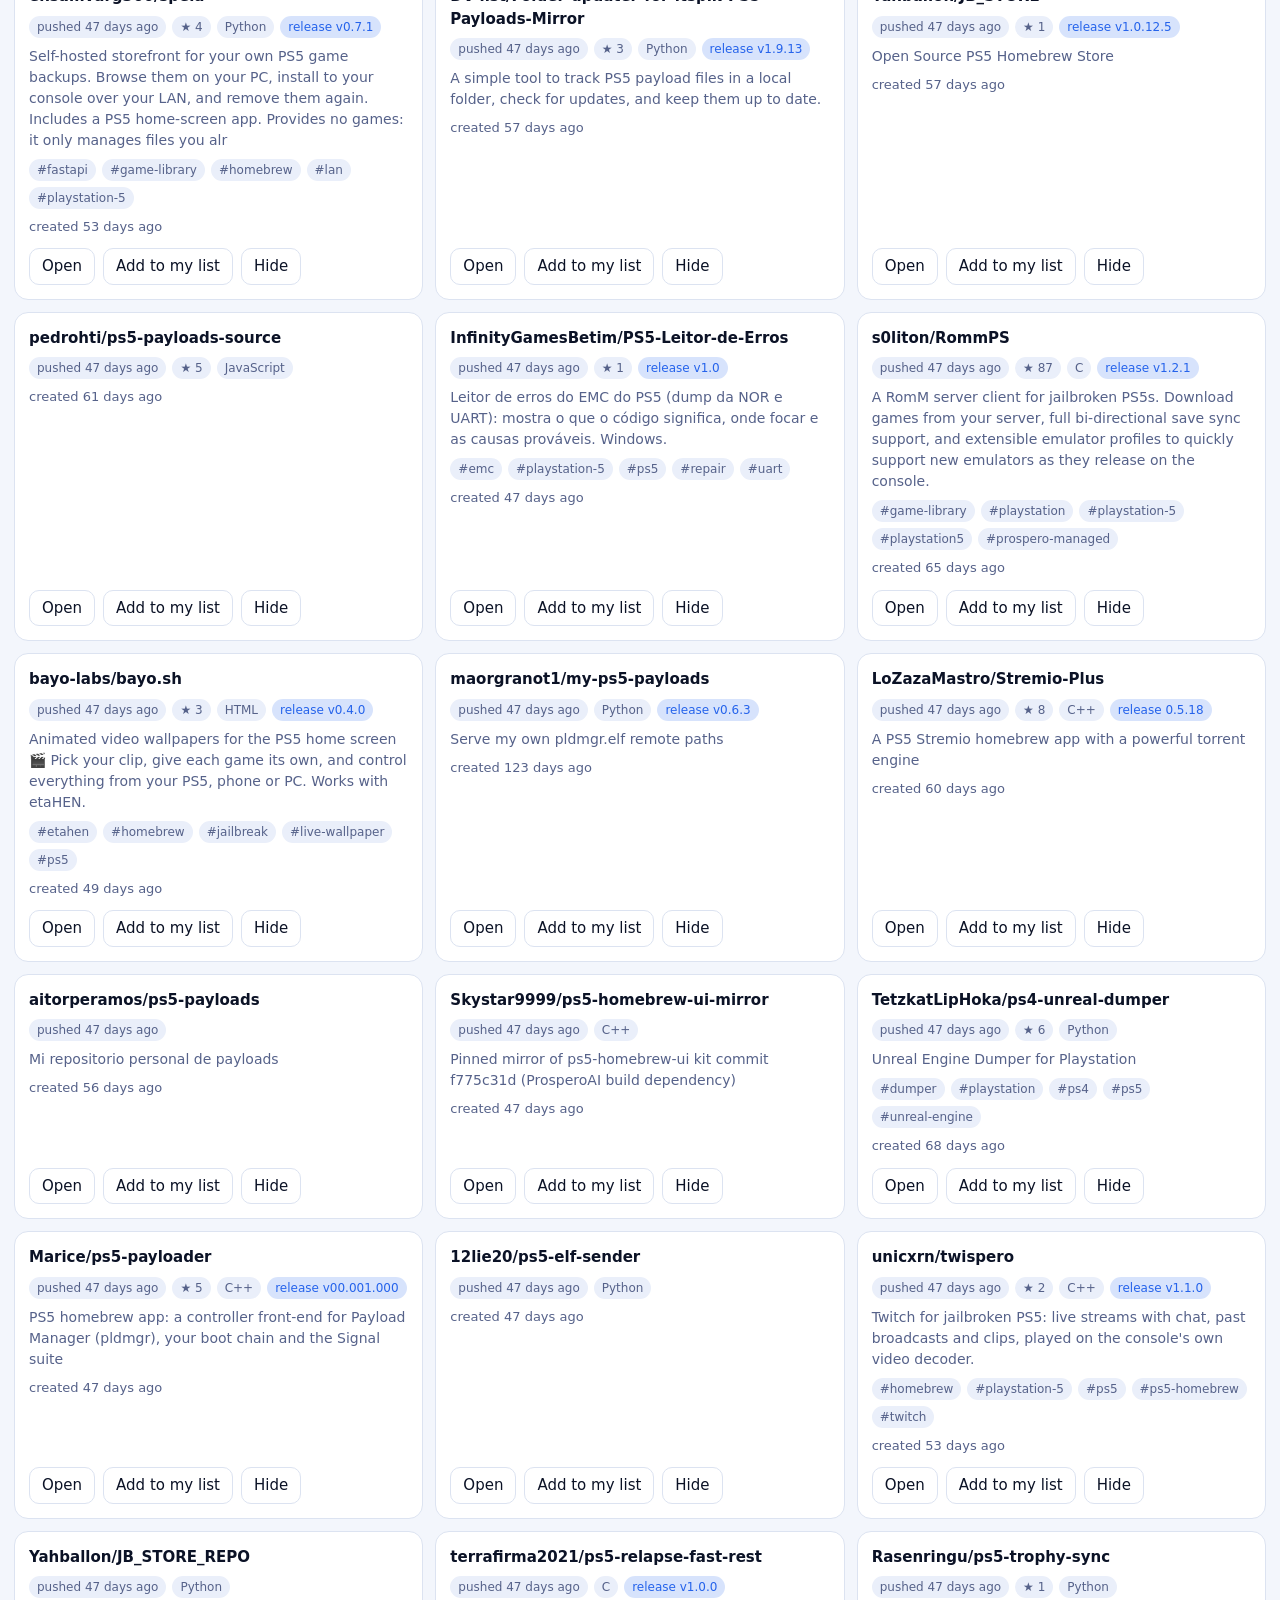
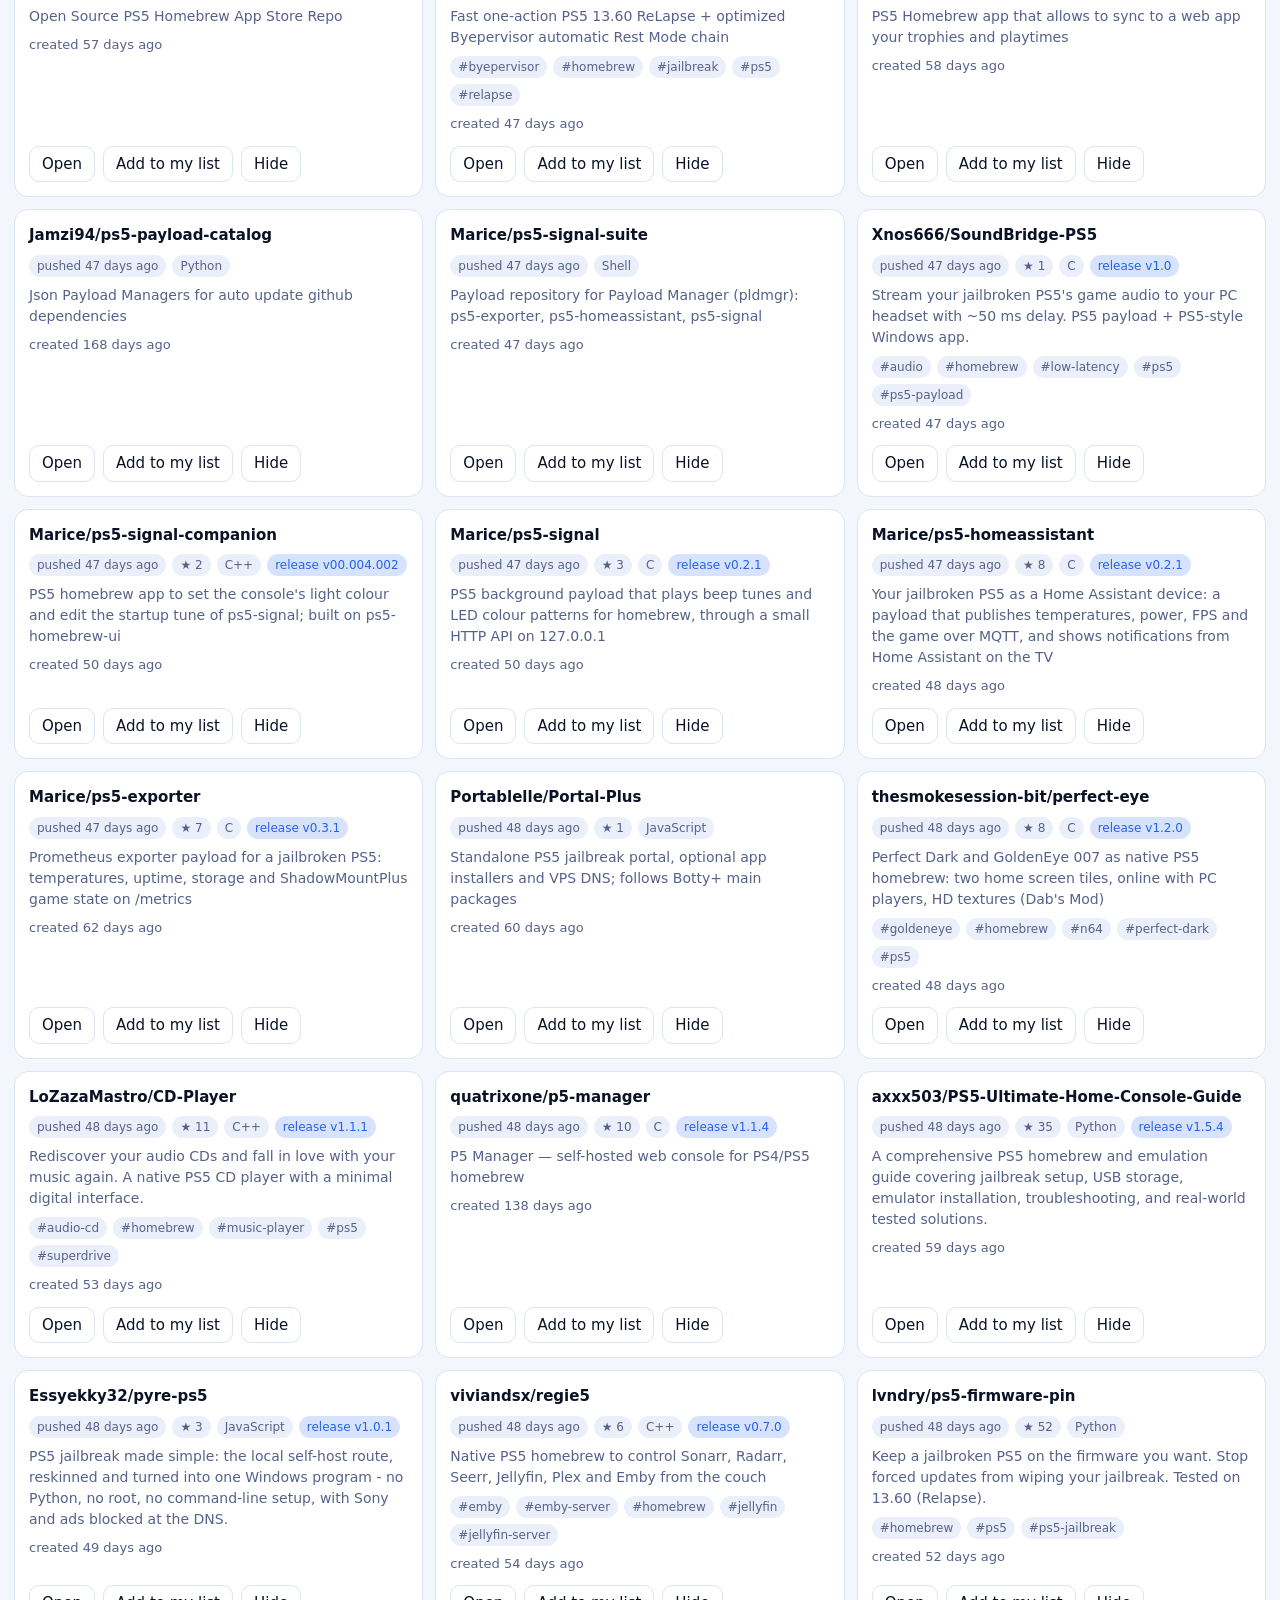
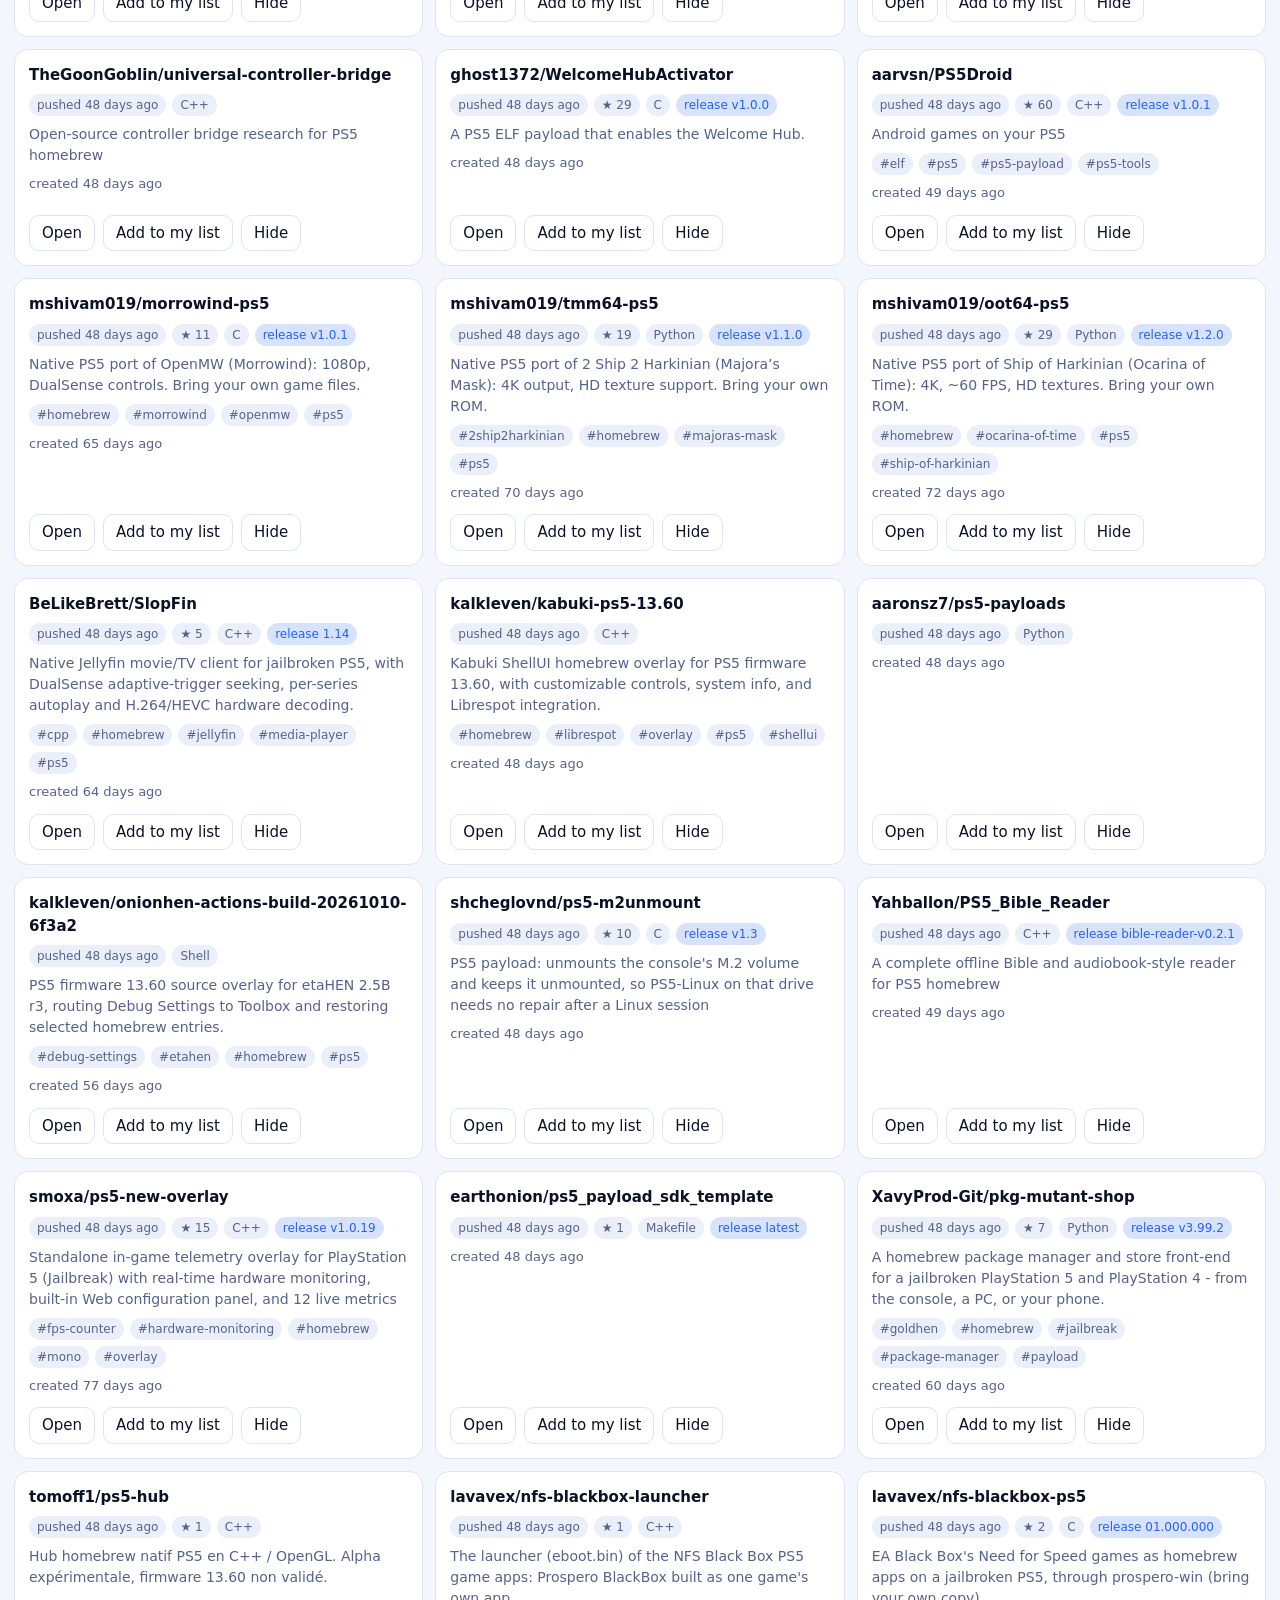
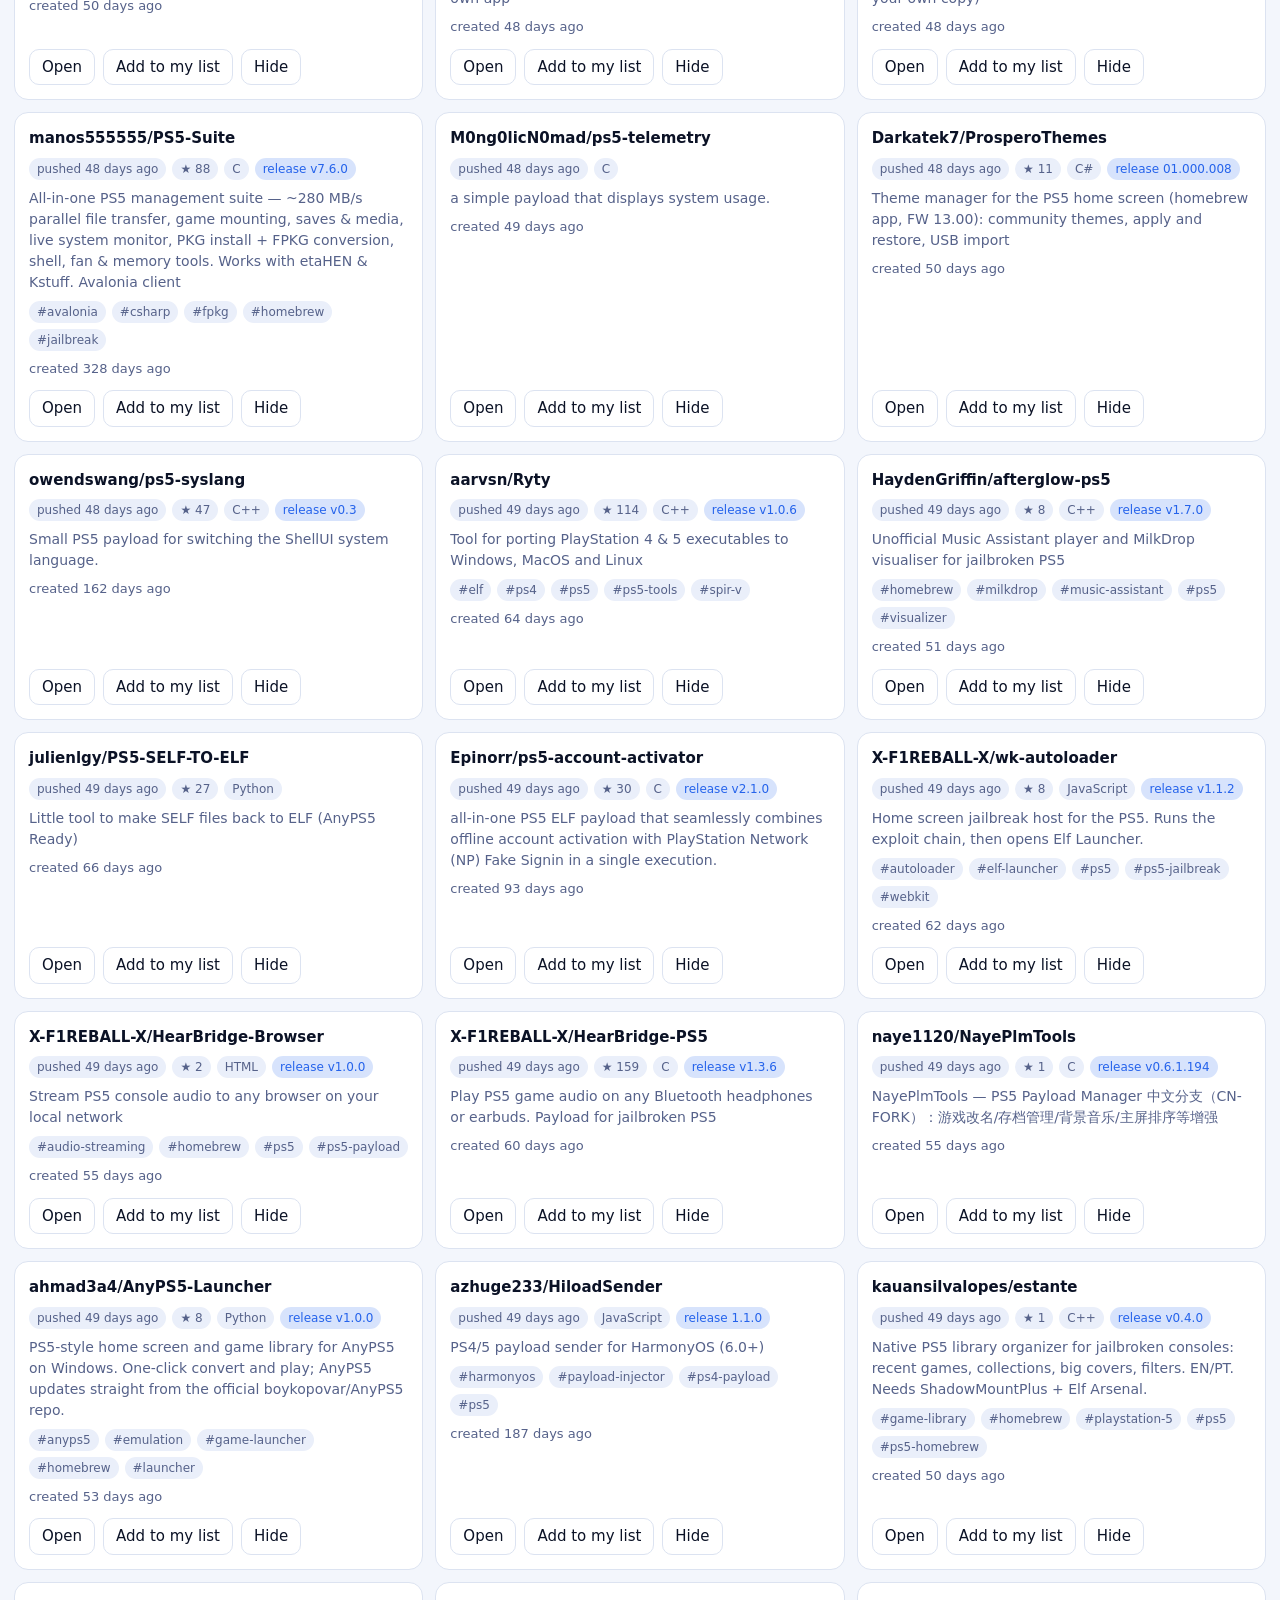
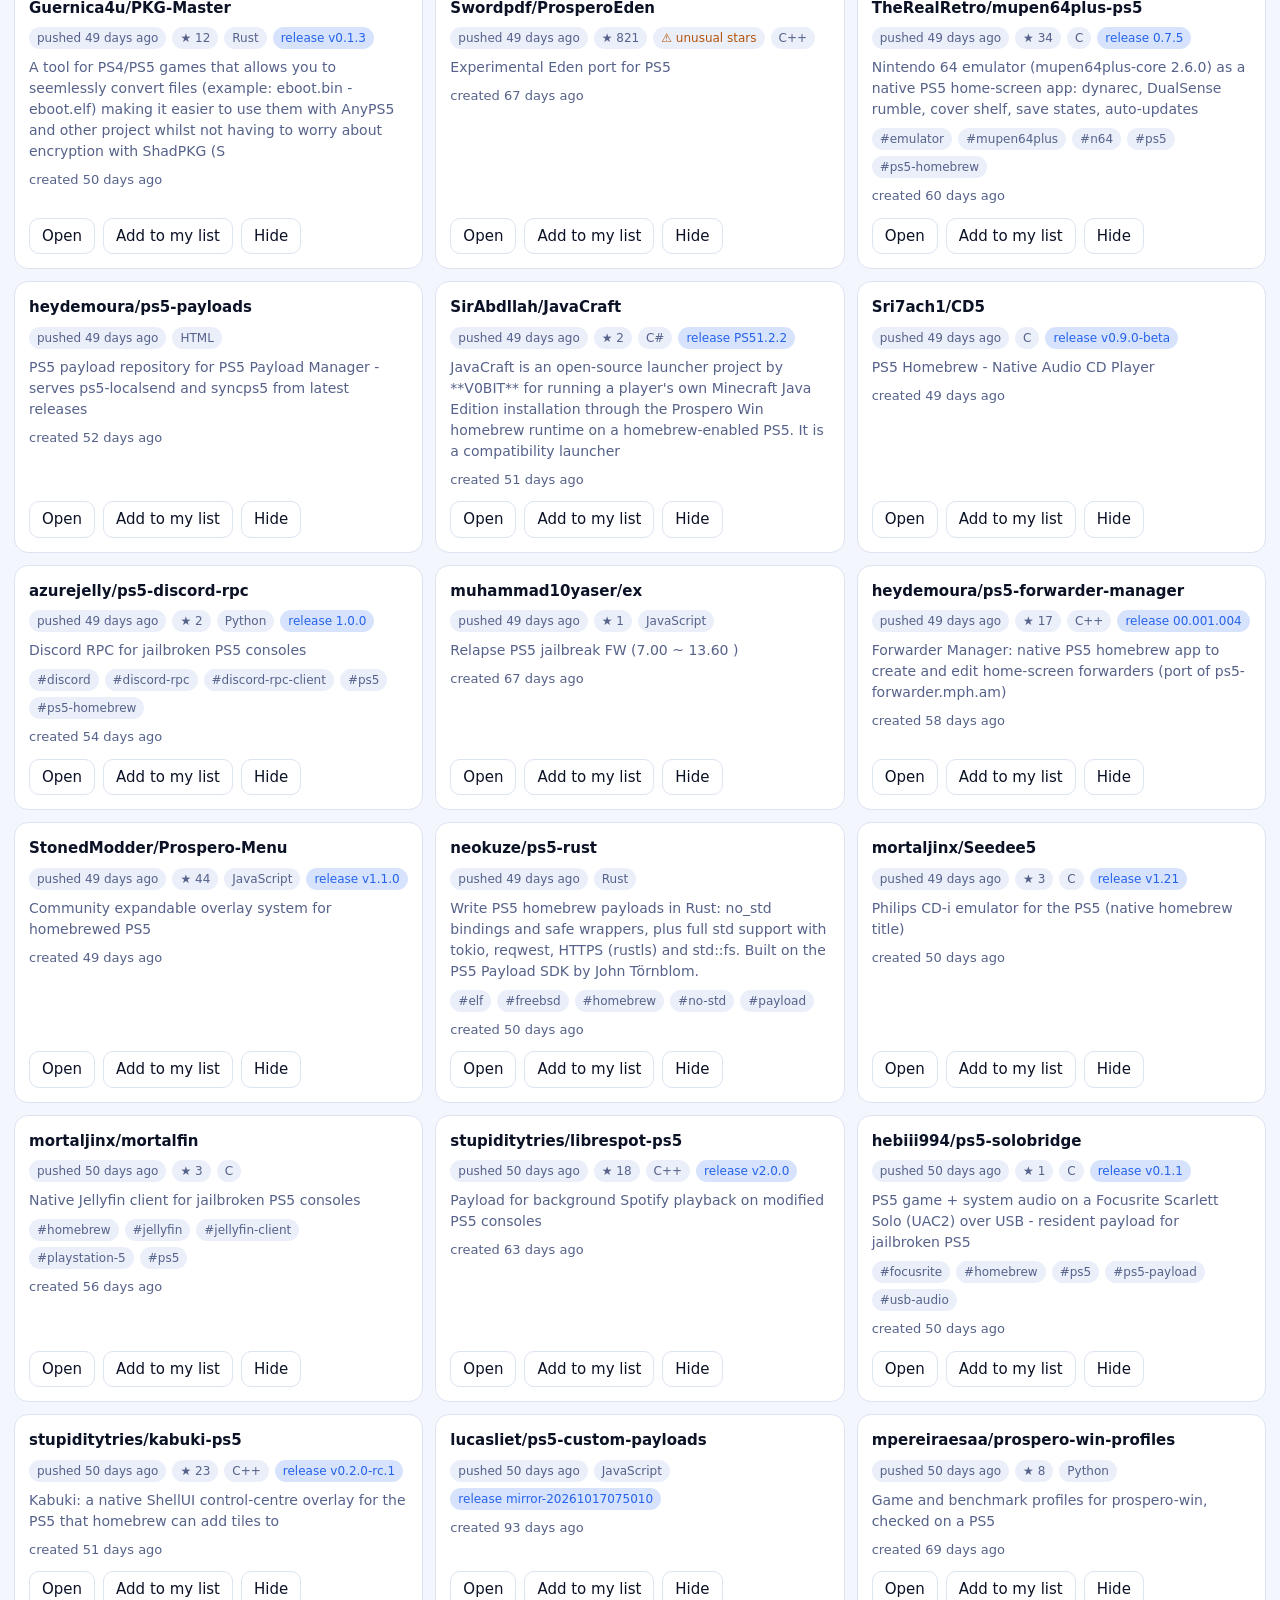
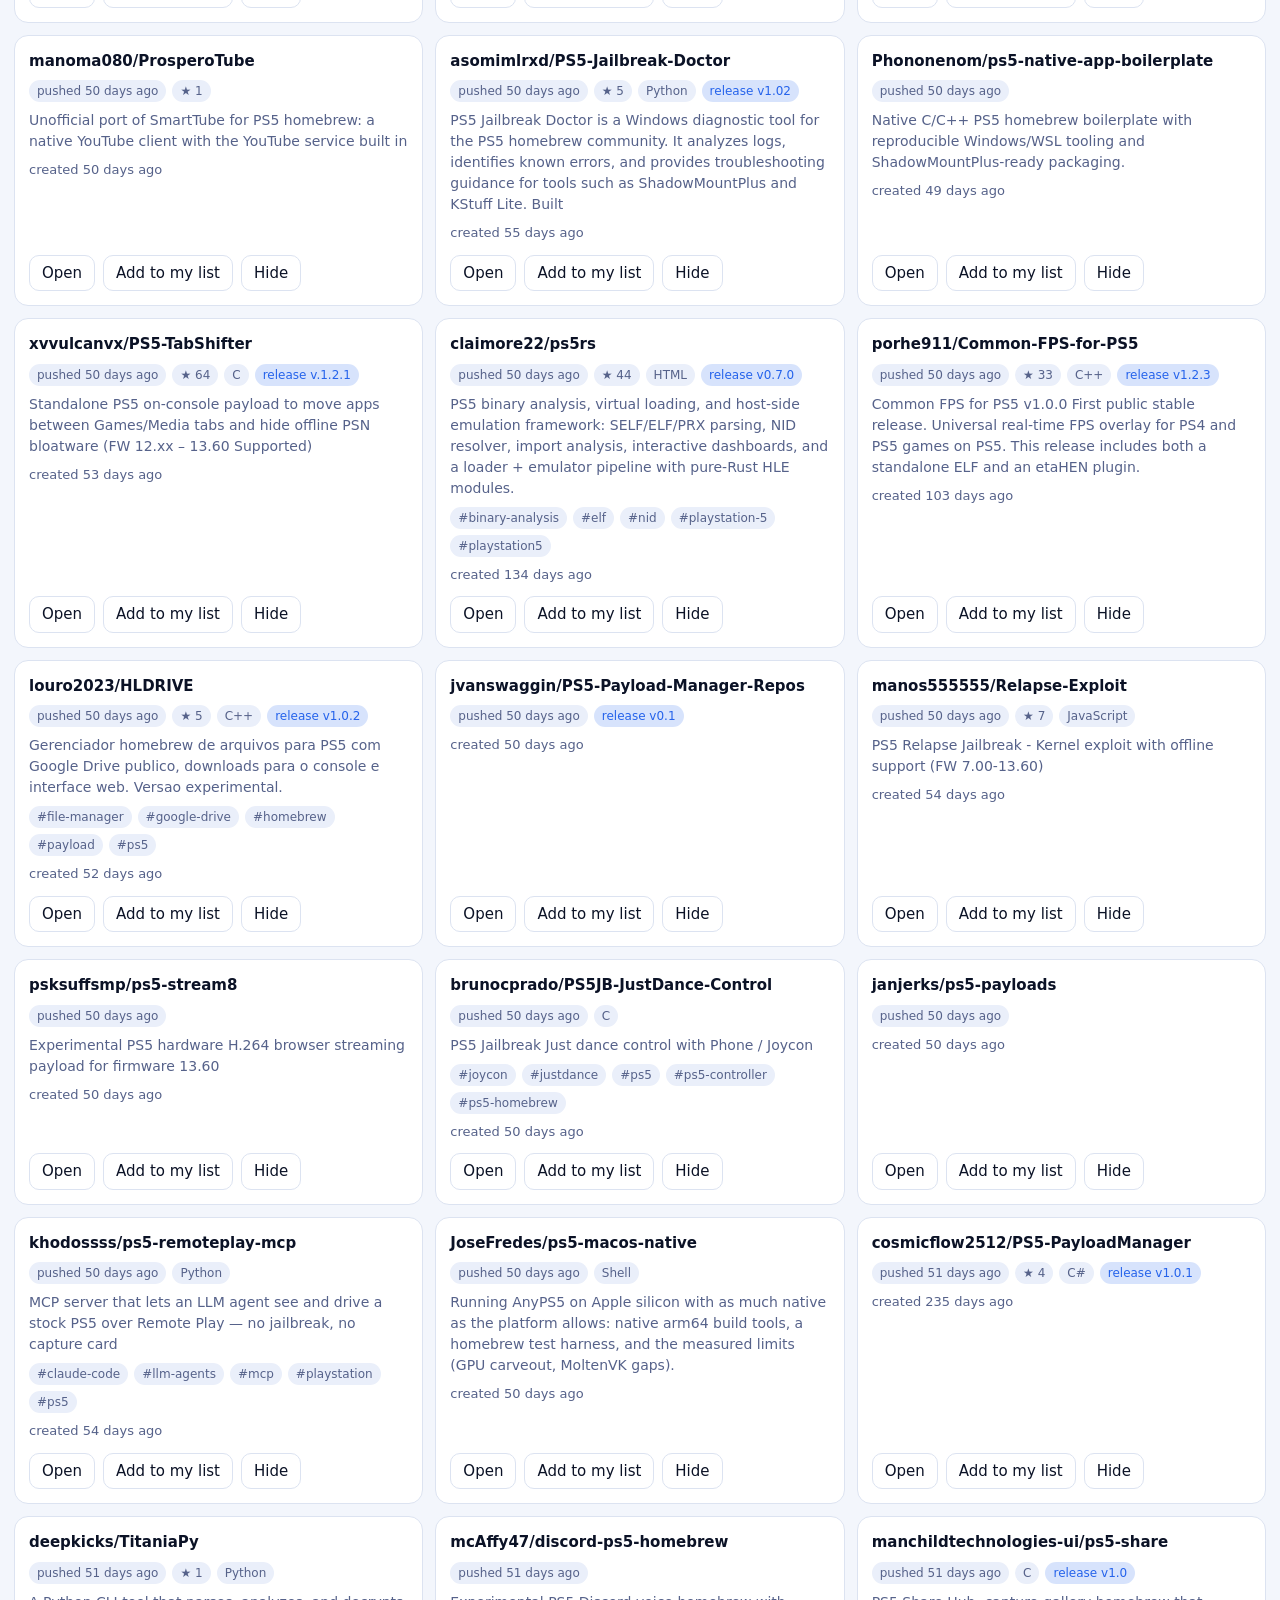
==== commit e88556ab: "feat: restore filter chips bar and add created sort option คืนแถบชิปตัวกรอง (วันนี้ / 7 วัน / สร้างใ" ====
--- a/discover.html
+++ b/discover.html
@@ -42,6 +42,7 @@
     <select id="sort"></select>
     <button class="d-btn" id="tr" type="button"></button>
   </div>
+  <div class="d-chips" id="chips"></div>
   <div class="d-meta" id="meta"></div>
   <div class="d-grid" id="grid"></div>
   <div class="d-empty" id="empty" hidden></div>
